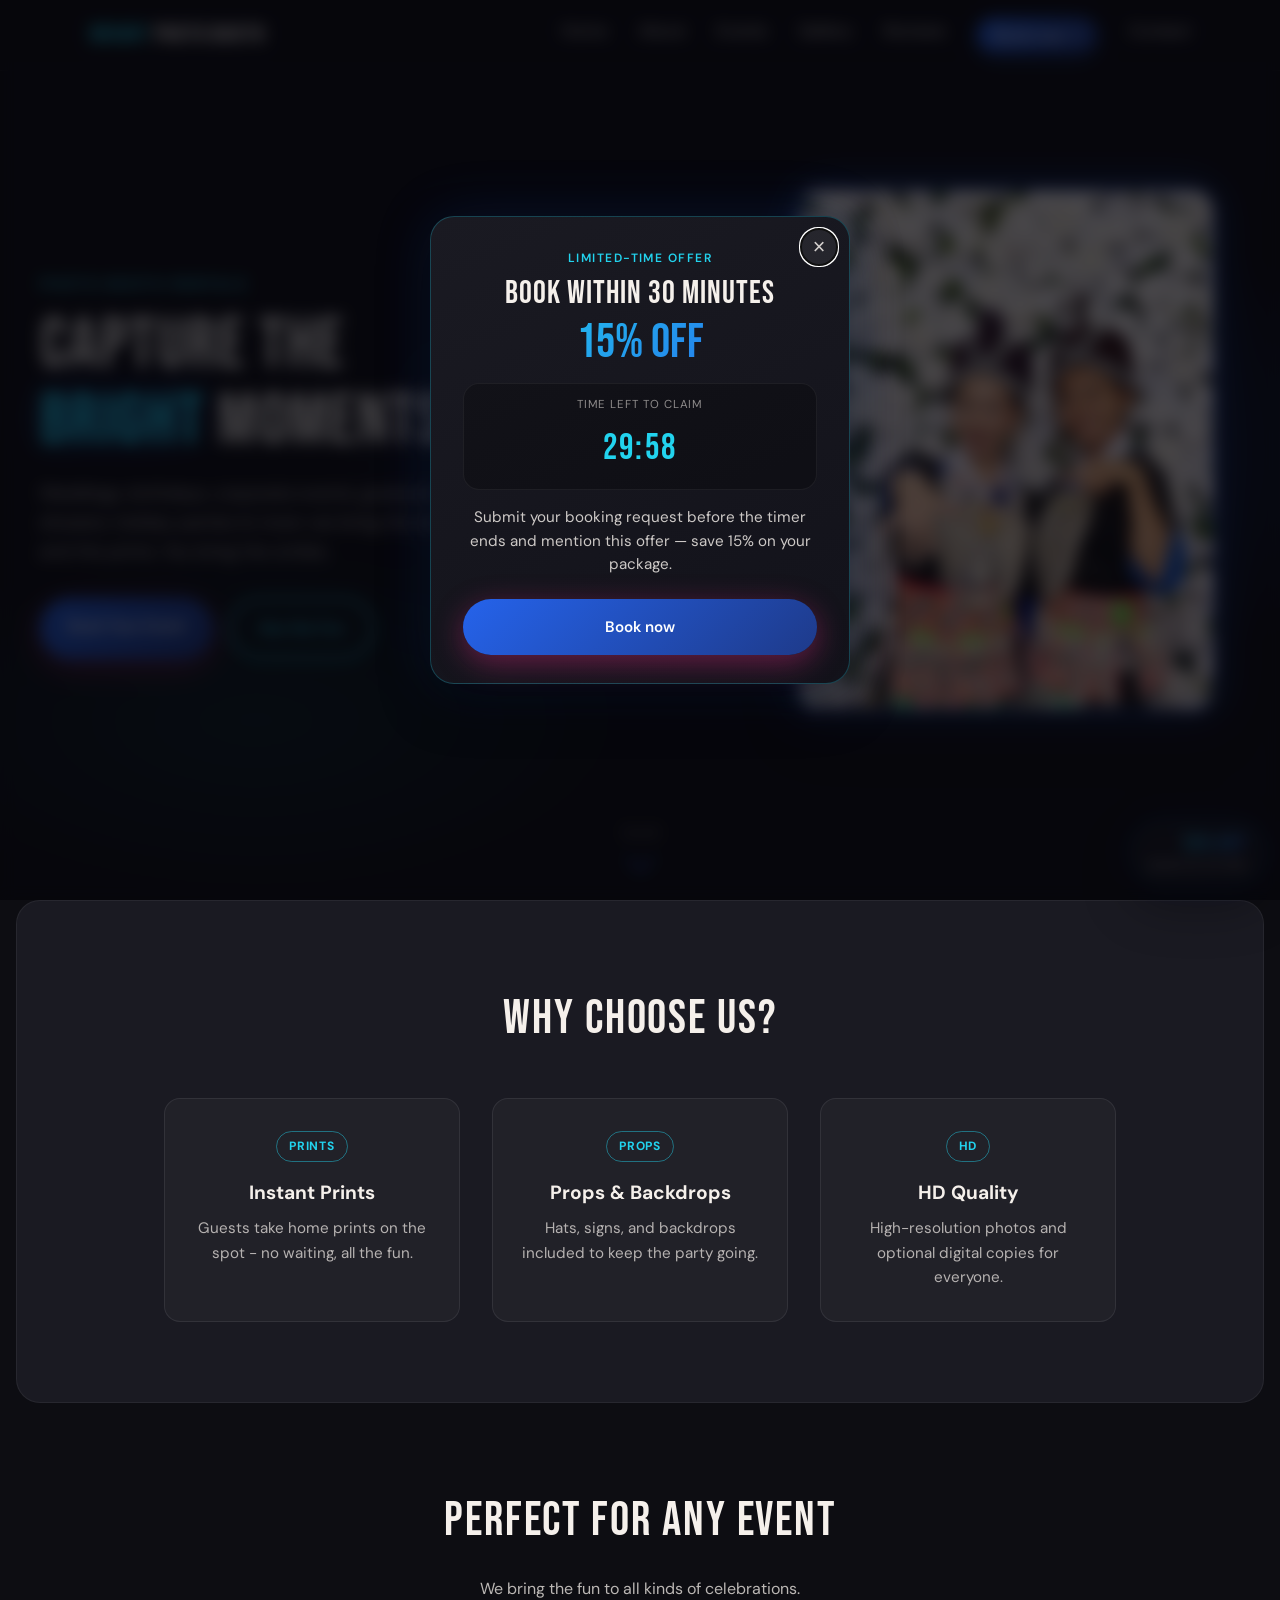
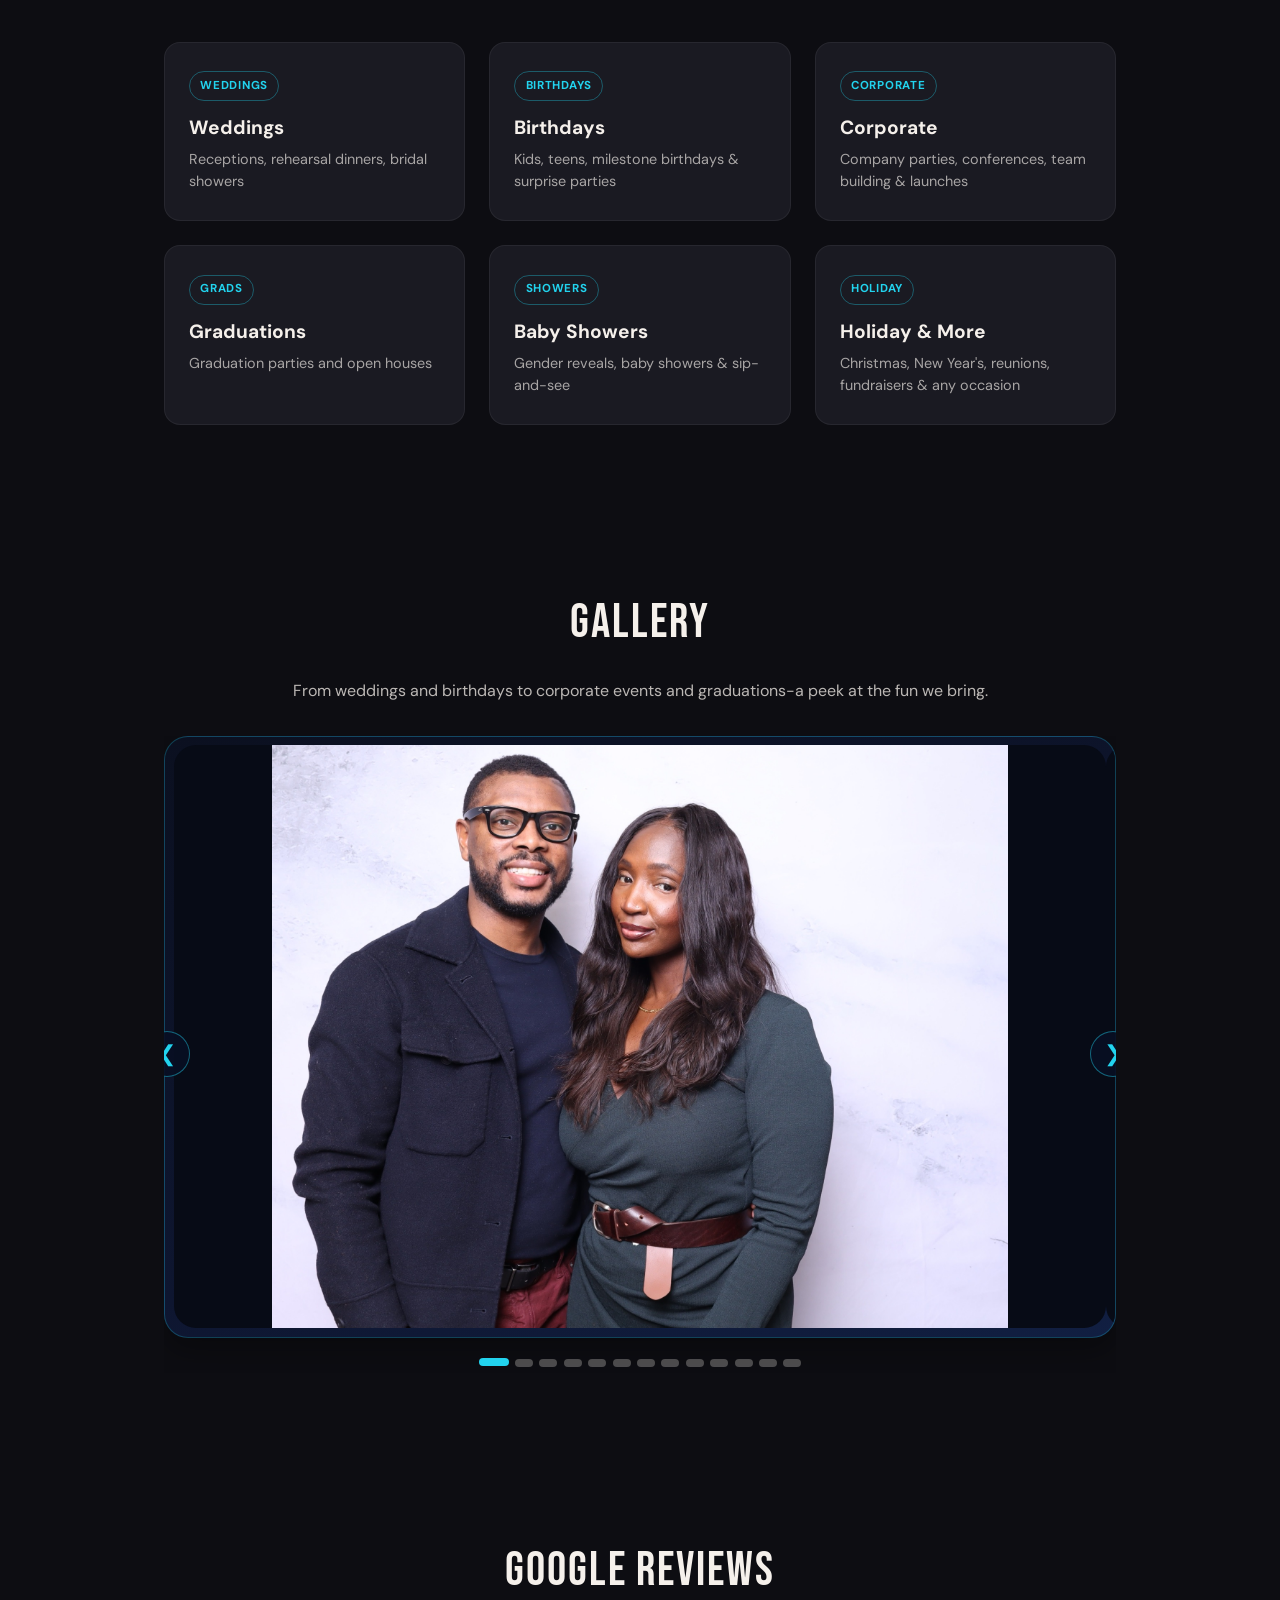
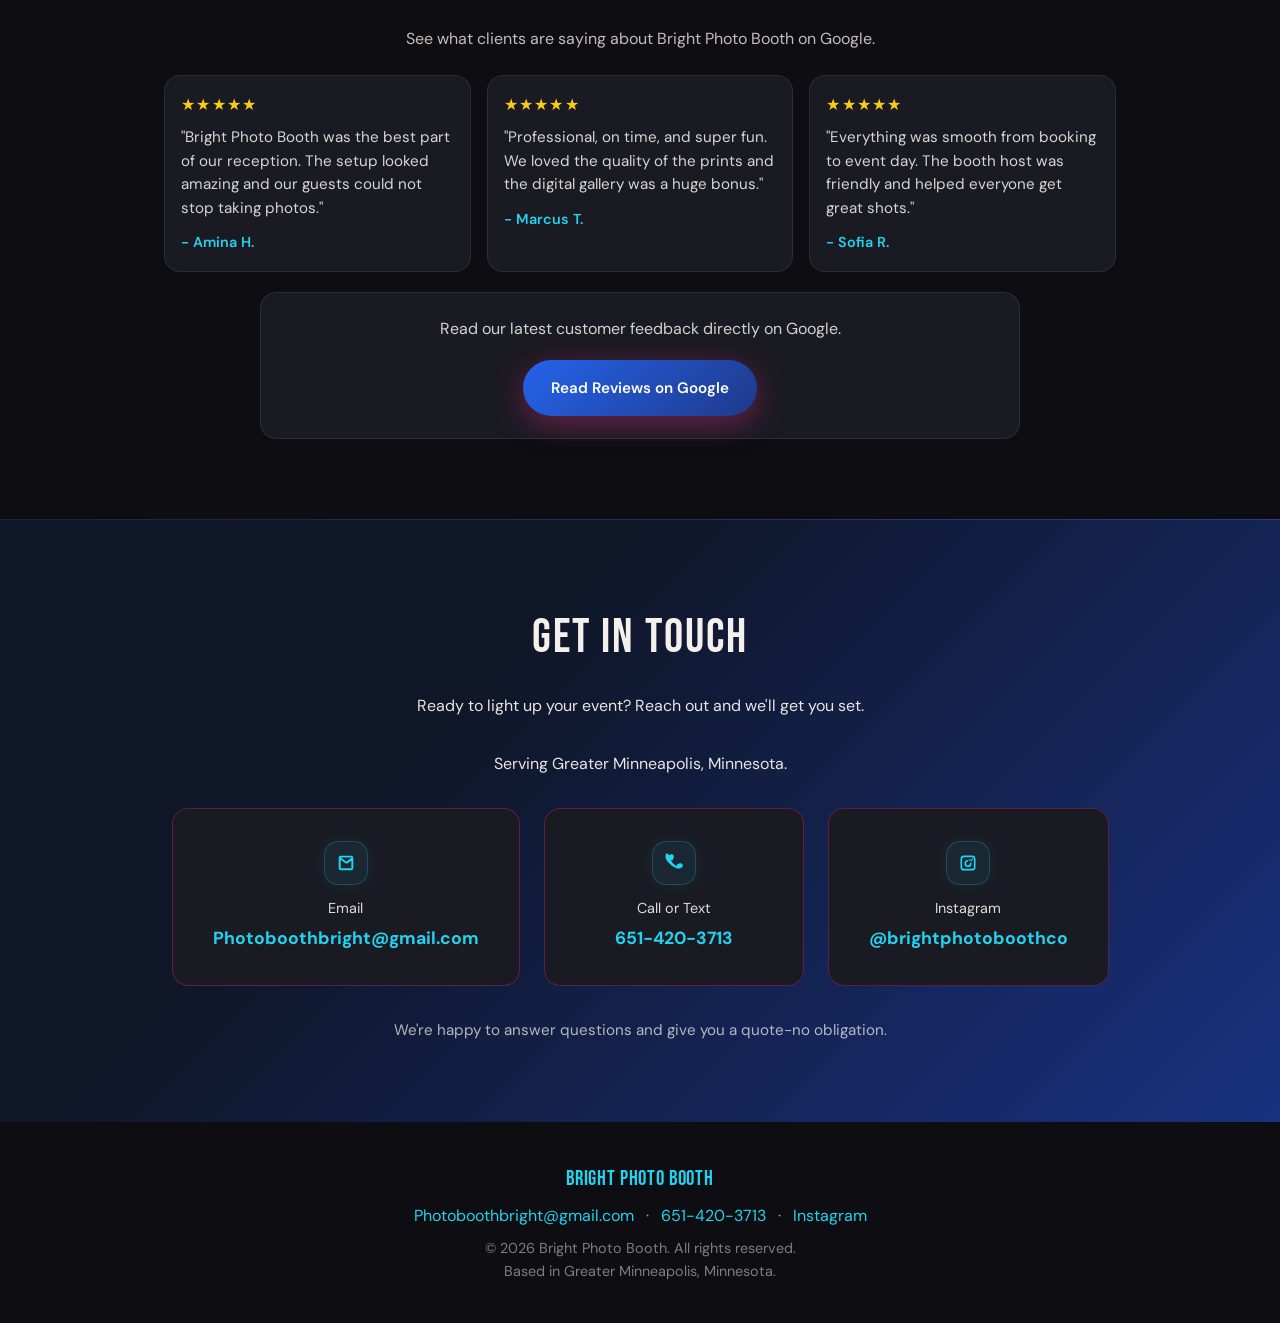
==== index.html @ 0b95c129 "fixed issues with booking" ====
<!DOCTYPE html>
<html lang="en">
<head>
  <meta charset="UTF-8" />
  <meta name="viewport" content="width=device-width, initial-scale=1.0" />
  <title>Bright Photo Booth | Events & Parties</title>
  <script>
    (function () {
      if (location.protocol === 'file:') return;
      try {
        var u = new URL(location.href);
        var p = u.pathname;
        if (p.endsWith('.html')) {
          u.pathname = p.replace(/[^/]*$/, '');
        } else if (p !== '/' && !p.endsWith('/')) {
          u.pathname = p + '/';
        }
        var b = document.createElement('base');
        b.href = u.origin + u.pathname;
        var before = document.head.querySelector('link[rel="preconnect"]');
        document.head.insertBefore(b, before || document.head.firstChild);
      } catch (e) {}
    })();
  </script>
  <link rel="preconnect" href="https://fonts.googleapis.com" />
  <link rel="preconnect" href="https://fonts.gstatic.com" crossorigin />
  <link href="https://fonts.googleapis.com/css2?family=Bebas+Neue&family=DM+Sans:ital,wght@0,400;0,500;0,600;0,700;1,400&display=swap" rel="stylesheet" />
  <link rel="icon" type="image/svg+xml" href="favicon.svg" />
  <link rel="stylesheet" href="styles.css" />
</head>
<body>
  <header class="header">
    <nav class="nav">
      <a href="#home" class="logo"><span class="logo-highlight">Bright</span> Photo Booth</a>
      <button class="nav-toggle" aria-label="Toggle menu">
        <span></span><span></span><span></span>
      </button>
      <ul class="nav-links">
        <li><a href="#home">Home</a></li>
        <li><a href="#about">About</a></li>
        <li><a href="#events">Events</a></li>
        <li><a href="#gallery">Gallery</a></li>
        <li><a href="#reviews">Reviews</a></li>
        <li class="nav-book">
          <div class="book-dropdown" id="book-dropdown">
            <button
              type="button"
              class="book-dropdown__trigger"
              id="book-dropdown-btn"
              aria-expanded="false"
              aria-controls="book-dropdown-panel"
            >
              <span>Book now</span>
              <span class="book-dropdown__chevron" aria-hidden="true"></span>
            </button>
            <div
              class="book-dropdown__panel"
              id="book-dropdown-panel"
              role="region"
              aria-labelledby="book-dropdown-btn"
              aria-hidden="true"
            >
              <div class="book-dropdown__surface">
                <p class="book-dropdown__kicker">Get on the calendar</p>
                <p class="book-dropdown__title">Book your event</p>
                <a href="#booking" class="book-dropdown__cta">Open booking form</a>
                <div class="book-dropdown__divider" aria-hidden="true"></div>
                <div class="book-dropdown__contacts">
                  <a
                    href="https://mail.google.com/mail/?view=cm&fs=1&to=Photoboothbright@gmail.com"
                    class="book-dropdown__mini js-email-link"
                    rel="noopener noreferrer"
                  >Email</a>
                  <a href="tel:+16514203713" class="book-dropdown__mini">Call / text</a>
                </div>
                <p class="book-dropdown__fine">$100 deposit secures your date — details in the form.</p>
              </div>
            </div>
          </div>
        </li>
        <li><a href="#contact">Contact</a></li>
      </ul>
    </nav>
  </header>

  <main>
    <section id="home" class="hero">
      <div class="hero-bg">
        <div class="hero-gradient"></div>
        <div class="hero-grid"></div>
        <div class="hero-frame">
          <img src="images/hero.jpg" alt="Photo booth fun" />
        </div>
      </div>
      <div class="hero-inner">
        <div class="hero-content">
          <p class="hero-label">Photo Booth Rentals</p>
          <h1>Capture the<br /><span class="highlight">Bright</span> Moments</h1>
          <p class="hero-desc">Weddings, birthdays, corporate events, graduations, baby showers, holiday parties & more-we bring the booth, the props, and the prints. You bring the smiles.</p>
          <div class="hero-ctas">
            <a href="#booking" class="cta cta-primary">Book Your Event</a>
            <a href="#gallery" class="cta cta-secondary">See the Fun</a>
          </div>
        </div>
      </div>
      <div class="scroll-hint">
        <span>Scroll</span>
        <div class="scroll-arrow"></div>
      </div>
    </section>

    <section id="about" class="about">
      <div class="container">
        <h2>Why Choose Us?</h2>
        <div class="features">
          <article class="feature">
            <div class="feature-icon">PRINTS</div>
            <h3>Instant Prints</h3>
            <p>Guests take home prints on the spot - no waiting, all the fun.</p>
          </article>
          <article class="feature">
            <div class="feature-icon">PROPS</div>
            <h3>Props & Backdrops</h3>
            <p>Hats, signs, and backdrops included to keep the party going.</p>
          </article>
          <article class="feature">
            <div class="feature-icon">HD</div>
            <h3>HD Quality</h3>
            <p>High-resolution photos and optional digital copies for everyone.</p>
          </article>
        </div>
      </div>
    </section>

    <section id="events" class="events">
      <div class="container">
        <h2>Perfect For Any Event</h2>
        <p class="events-intro">We bring the fun to all kinds of celebrations.</p>
        <div class="events-grid">
          <div class="event-card">
            <span class="event-icon">WEDDINGS</span>
            <h3>Weddings</h3>
            <p>Receptions, rehearsal dinners, bridal showers</p>
          </div>
          <div class="event-card">
            <span class="event-icon">BIRTHDAYS</span>
            <h3>Birthdays</h3>
            <p>Kids, teens, milestone birthdays & surprise parties</p>
          </div>
          <div class="event-card">
            <span class="event-icon">CORPORATE</span>
            <h3>Corporate</h3>
            <p>Company parties, conferences, team building & launches</p>
          </div>
          <div class="event-card">
            <span class="event-icon">GRADS</span>
            <h3>Graduations</h3>
            <p>Graduation parties and open houses</p>
          </div>
          <div class="event-card">
            <span class="event-icon">SHOWERS</span>
            <h3>Baby Showers</h3>
            <p>Gender reveals, baby showers & sip-and-see</p>
          </div>
          <div class="event-card">
            <span class="event-icon">HOLIDAY</span>
            <h3>Holiday & More</h3>
            <p>Christmas, New Year's, reunions, fundraisers & any occasion</p>
          </div>
        </div>
      </div>
    </section>

    <section id="gallery" class="gallery">
      <div class="container">
        <h2>Gallery</h2>
        <p class="gallery-intro">From weddings and birthdays to corporate events and graduations-a peek at the fun we bring.</p>
        <div class="carousel" aria-label="Photo gallery carousel">
          <button class="carousel-btn prev" type="button" aria-label="Previous photo">&#10094;</button>
          <div class="carousel-track-wrapper">
            <div class="carousel-track">
              <figure class="carousel-slide active"><img src="images/gallery1.jpg" alt="Wedding photo booth moment" loading="lazy" /></figure>
              <figure class="carousel-slide"><img src="images/gallery2.jpg" alt="Party celebration" loading="lazy" /></figure>
              <figure class="carousel-slide"><img src="images/gallery3.jpg" alt="Graduation celebration" loading="lazy" /></figure>
              <figure class="carousel-slide"><img src="images/gallery4.jpg" alt="Corporate event photo booth" loading="lazy" /></figure>
              <figure class="carousel-slide"><img src="images/gallery5.jpg" alt="Guests having fun at event" loading="lazy" /></figure>
              <figure class="carousel-slide"><img src="images/gallery6.jpg" alt="Photo booth candid moment" loading="lazy" /></figure>
              <figure class="carousel-slide"><img src="images/gallery7.jpg" alt="Smiles at party" loading="lazy" /></figure>
              <figure class="carousel-slide"><img src="images/gallery8.jpg" alt="Photo booth celebration" loading="lazy" /></figure>
              <figure class="carousel-slide"><img src="images/gallery9.jpg" alt="Photo booth memory 9" loading="lazy" /></figure>
              <figure class="carousel-slide"><img src="images/gallery10.jpg" alt="Photo booth memory 10" loading="lazy" /></figure>
              <figure class="carousel-slide"><img src="images/gallery11.jpg" alt="Photo booth memory 11" loading="lazy" /></figure>
              <figure class="carousel-slide"><img src="images/gallery12.jpg" alt="Photo booth memory 12" loading="lazy" /></figure>
              <figure class="carousel-slide"><img src="images/gallery13.jpg" alt="Photo booth memory 13" loading="lazy" /></figure>
            </div>
          </div>
          <button class="carousel-btn next" type="button" aria-label="Next photo">&#10095;</button>
          <div class="carousel-dots" role="tablist" aria-label="Choose gallery image"></div>
        </div>
      </div>
    </section>

    <section id="booking" class="booking" hidden>
      <div class="container">
        <h2>Bright Photo Booth Booking Information</h2>
        <p class="booking-intro">
          Thank you for your interest in booking our photo booth! We are excited to help you capture unforgettable memories at your event.
          Please fill out the form below with as much detail as possible so we can better understand your needs and provide you with the best experience.
        </p>
        <p class="booking-intro">
          After you submit the form, we will reach out to confirm availability, go over package details, and finalize your booking.
          If you have any questions in the meantime, feel free to contact us directly.
        </p>
        <p class="booking-contact-line">
          <a href="mailto:Photoboothbright@gmail.com">Photoboothbright@gmail.com</a>
          <span class="sep">|</span>
          <a href="tel:+16514203713">651-420-3713</a>
        </p>
        <p class="booking-required-note"><span>*</span> Indicates required question</p>

        <form class="booking-form" action="https://formsubmit.co/Photoboothbright@gmail.com" method="post">
          <input type="hidden" name="_subject" value="New Bright Photo Booth booking request" />
          <input type="hidden" name="_captcha" value="false" />
          <input type="hidden" name="_template" value="table" />
          <input type="hidden" name="promo_15_window" id="promo-booking-meta" value="" />
          <input type="hidden" name="promo_deadline_utc" id="promo-deadline-meta" value="" />
          <label for="booking-name">Name <span>*</span></label>
          <input id="booking-name" name="name" type="text" required />

          <label for="booking-phone">Contact Information (Phone number) <span>*</span></label>
          <input id="booking-phone" name="phone" type="tel" required />

          <fieldset>
            <legend>What type of event is this? <span>*</span></legend>
            <label><input type="radio" name="event_type" value="Wedding/Nikkah" required /> Wedding/Nikkah</label>
            <label><input type="radio" name="event_type" value="Birthday" /> Birthday</label>
            <label><input type="radio" name="event_type" value="Graduation Party" /> Graduation Party</label>
            <label><input type="radio" name="event_type" value="School Event" /> School Event (Prom, Homecoming, etc.)</label>
            <label class="inline-input">
              <input type="radio" name="event_type" value="Other" /> Other:
              <input type="text" name="event_type_other" placeholder="Please specify" />
            </label>
          </fieldset>

          <fieldset>
            <legend>What package would you like? <span>*</span></legend>
            <div class="package-highlight">
              <p class="package-title">Introducing VERDE</p>
              <p class="package-subtitle">Best for weddings, galas, and high-energy events.</p>
              <p class="package-includes-label">Includes: Everything from Salsa Booth + More</p>
              <ul class="package-list">
                <li>Premium Backdrop</li>
                <li>Unlimited Prints (2x6 or 4x6)</li>
                <li>7+ Filters (including glam!)</li>
                <li>On-site Props and Digital Props</li>
                <li>Live Photo Gallery</li>
                <li>Boomerangs, GIFs, and Slow-Mo</li>
                <li>Photo Effects and AR Enhancements</li>
                <li>Custom Print Layouts</li>
                <li>Friendly Booth Host</li>
              </ul>
              <p class="package-price">4 Hours - $550 Digital / $650 Printed</p>
            </div>
            <label><input type="radio" name="package" value="Captionless Image" required /> Captionless Image</label>
            <label><input type="radio" name="package" value="Verde Digital" /> Verde Digital</label>
            <label><input type="radio" name="package" value="Verde Printed" /> Verde Printed (Includes Digital)</label>
          </fieldset>

          <label for="booking-event-date">Date of event <span>*</span></label>
          <input id="booking-event-date" name="event_date" type="date" required />

          <label>Event Start Time <span>*</span></label>
          <div class="simple-time-group">
            <input type="text" name="start_hour" inputmode="numeric" maxlength="2" placeholder="HH" aria-label="Start hour" required />
            <span class="time-colon">:</span>
            <input type="text" name="start_minute" inputmode="numeric" maxlength="2" placeholder="MM" aria-label="Start minute" required />
            <select name="start_ampm" aria-label="Start AM or PM" required>
              <option value="AM">AM</option>
              <option value="PM">PM</option>
            </select>
          </div>

          <label>Event End Time <span>*</span></label>
          <div class="simple-time-group">
            <input type="text" name="end_hour" inputmode="numeric" maxlength="2" placeholder="HH" aria-label="End hour" required />
            <span class="time-colon">:</span>
            <input type="text" name="end_minute" inputmode="numeric" maxlength="2" placeholder="MM" aria-label="End minute" required />
            <select name="end_ampm" aria-label="End AM or PM" required>
              <option value="AM">AM</option>
              <option value="PM">PM</option>
            </select>
          </div>

          <label for="booking-location">Event Venue / Location (Full Address) <span>*</span></label>
          <input id="booking-location" name="location" type="text" required />

          <label for="booking-theme">What is the theme of the event? <span>*</span></label>
          <textarea id="booking-theme" name="theme" rows="3" placeholder="This includes colors and decor." required></textarea>

          <fieldset>
            <legend>What format would you like? <span>*</span></legend>
            <label><input type="radio" name="format" value="2x6" required /> 2x6</label>
            <label><input type="radio" name="format" value="4x6" /> 4x6</label>
          </fieldset>

          <fieldset>
            <legend>Are you willing and able to pay a $100 Deposit to secure your booking? <span>*</span></legend>
            <label><input type="radio" name="deposit" value="Yes" required /> Yes</label>
            <label><input type="radio" name="deposit" value="No" /> No</label>
          </fieldset>

          <button type="submit" class="cta cta-primary booking-submit">Submit Booking Request</button>
        </form>
      </div>
    </section>

    <section id="reviews" class="reviews">
      <div class="container">
        <h2>Google Reviews</h2>
        <p class="reviews-intro">See what clients are saying about Bright Photo Booth on Google.</p>
        <div class="reviews-grid">
          <article class="review-card">
            <p class="review-stars">&#9733;&#9733;&#9733;&#9733;&#9733;</p>
            <p class="review-text">"Bright Photo Booth was the best part of our reception. The setup looked amazing and our guests could not stop taking photos."</p>
            <p class="review-author">- Amina H.</p>
          </article>
          <article class="review-card">
            <p class="review-stars">&#9733;&#9733;&#9733;&#9733;&#9733;</p>
            <p class="review-text">"Professional, on time, and super fun. We loved the quality of the prints and the digital gallery was a huge bonus."</p>
            <p class="review-author">- Marcus T.</p>
          </article>
          <article class="review-card">
            <p class="review-stars">&#9733;&#9733;&#9733;&#9733;&#9733;</p>
            <p class="review-text">"Everything was smooth from booking to event day. The booth host was friendly and helped everyone get great shots."</p>
            <p class="review-author">- Sofia R.</p>
          </article>
        </div>
        <div class="reviews-panel">
          <p class="reviews-note">
            Read our latest customer feedback directly on Google.
          </p>
          <div class="reviews-actions">
            <a
              class="cta cta-primary"
              href="https://www.google.com/maps?cid=2484554733676149756#lrd=0x2ab64de5ed7b81d:0x227ae95dd5c83bfc,1,,,,"
              target="_blank"
              rel="noopener noreferrer"
            >Read Reviews on Google</a>
          </div>
        </div>
      </div>
    </section>

    <section id="contact" class="contact">
      <div class="container">
        <h2>Get In Touch</h2>
        <p class="contact-intro">Ready to light up your event? Reach out and we'll get you set.</p>
        <p class="contact-intro">Serving Greater Minneapolis, Minnesota.</p>
        <div class="contact-cards">
          <a href="mailto:Photoboothbright@gmail.com" class="contact-card">
            <span class="contact-icon" aria-hidden="true">
              <svg viewBox="0 0 24 24" focusable="false">
                <path d="M4 6.5A2.5 2.5 0 0 1 6.5 4h11A2.5 2.5 0 0 1 20 6.5v11A2.5 2.5 0 0 1 17.5 20h-11A2.5 2.5 0 0 1 4 17.5v-11Zm2.2-.5 5.6 4.2c.13.1.3.15.48.15s.35-.05.48-.15L18.4 6H6.2Zm12.8 2.4-5.1 3.8a2.2 2.2 0 0 1-2.6 0L6.2 8.4V17.5c0 .17.13.3.3.3h11c.17 0 .3-.13.3-.3V8.4Z"/>
              </svg>
            </span>
            <span class="contact-label">Email</span>
            <span class="contact-value">Photoboothbright@gmail.com</span>
          </a>
          <a href="tel:+16514203713" class="contact-card">
            <span class="contact-icon" aria-hidden="true">
              <svg viewBox="0 0 24 24" focusable="false">
                <path d="M7.2 3.6c.6-1 1.9-1.4 3-.9l.6.3c.8.4 1.2 1.3 1 2.2l-.6 2.4c-.2.7-.8 1.2-1.5 1.3l-1 .1c.6 1.4 1.5 2.7 2.6 3.8 1.1 1.1 2.4 2 3.8 2.6l.1-1c.1-.7.6-1.3 1.3-1.5l2.4-.6c.9-.2 1.8.2 2.2 1l.3.6c.5 1.1.1 2.4-.9 3-.8.5-1.7.9-2.6 1-1.1.2-2.3.1-3.4-.3-2.4-.8-4.9-2.5-7.1-4.7S3.9 9.6 3.1 7.2c-.4-1.1-.5-2.3-.3-3.4.1-.9.5-1.8 1-2.6Z"/>
              </svg>
            </span>
            <span class="contact-label">Call or Text</span>
            <span class="contact-value">651-420-3713</span>
          </a>
          <a href="https://www.instagram.com/brightphotoboothco/" class="contact-card" target="_blank" rel="noopener noreferrer">
            <span class="contact-icon" aria-hidden="true">
              <svg viewBox="0 0 24 24" focusable="false">
                <path d="M7.5 3.8h9A3.7 3.7 0 0 1 20.2 7.5v9a3.7 3.7 0 0 1-3.7 3.7h-9A3.7 3.7 0 0 1 3.8 16.5v-9A3.7 3.7 0 0 1 7.5 3.8Zm0 1.8A2 2 0 0 0 5.6 7.5v9A2 2 0 0 0 7.5 18.4h9a2 2 0 0 0 1.9-1.9v-9a2 2 0 0 0-1.9-1.9h-9Zm4.5 3A3.9 3.9 0 1 1 8.1 12 3.9 3.9 0 0 1 12 8.6Zm0 1.8A2.1 2.1 0 1 0 14.1 12 2.1 2.1 0 1 0 12 10.4Zm4.9-3.2a.9.9 0 1 1-.9.9.9.9 0 0 1 .9-.9Z"/>
              </svg>
            </span>
            <span class="contact-label">Instagram</span>
            <span class="contact-value">@brightphotoboothco</span>
          </a>
        </div>
        <p class="contact-note">We're happy to answer questions and give you a quote-no obligation.</p>
      </div>
    </section>
  </main>

  <footer class="footer">
    <div class="container">
      <p class="footer-brand">Bright Photo Booth</p>
      <p class="footer-contact">
        <a href="mailto:Photoboothbright@gmail.com">Photoboothbright@gmail.com</a>
        <span class="sep">&middot;</span>
        <a href="tel:+16514203713">651-420-3713</a>
        <span class="sep">&middot;</span>
        <a href="https://www.instagram.com/brightphotoboothco/" target="_blank" rel="noopener noreferrer">Instagram</a>
      </p>
      <p class="footer-copy">&copy; <span id="year"></span> Bright Photo Booth. All rights reserved.</p>
      <p class="footer-copy">Based in Greater Minneapolis, Minnesota.</p>
    </div>
  </footer>

  <div
    id="promo-modal"
    class="promo-modal"
    role="dialog"
    aria-modal="true"
    aria-labelledby="promo-title"
    aria-describedby="promo-desc"
    hidden
  >
    <div class="promo-modal__backdrop" data-promo-close tabindex="-1"></div>
    <div class="promo-modal__panel">
      <button type="button" class="promo-modal__close" aria-label="Close promotion" data-promo-close>&times;</button>
      <p class="promo-modal__eyebrow">Limited-time offer</p>
      <h2 id="promo-title" class="promo-modal__title">Book within 30 minutes</h2>
      <p class="promo-modal__discount" aria-hidden="true">15% off</p>
      <p class="promo-modal__timer-wrap">
        <span class="promo-modal__timer-label">Time left to claim</span>
        <span id="promo-timer" class="promo-modal__timer" aria-live="polite">30:00</span>
      </p>
      <p id="promo-expired" class="promo-modal__expired" hidden>
        This 30-minute window has ended. You can still book — mention the offer in your message and we will confirm what applies.
      </p>
      <p id="promo-desc" class="promo-modal__text">
        Submit your booking request before the timer ends and mention this offer — save 15% on your package.
      </p>
      <a href="#booking" class="cta cta-primary promo-modal__cta" data-promo-close>Book now</a>
    </div>
  </div>

  <button
    type="button"
    id="promo-fab"
    class="promo-fab"
    hidden
    aria-label="Open limited-time 15% booking offer"
    aria-controls="promo-modal"
    aria-haspopup="dialog"
  >
    <span class="promo-fab__badge">15% off</span>
    <span class="promo-fab__hint">Book in 30 min</span>
  </button>

  <script src="script.js"></script>
</body>
</html>
---- styles.css ----
/* Bright Photo Booth - Dark theme with neon accents */
:root {
  --neon-pink: #2563eb;
  --neon-cyan: #22d3ee;
  --neon-purple: #1e3a8a;
  --cream: #f5f0eb;
  --white: #ffffff;
  --dark: #0d0d12;
  --dark-soft: #1a1a22;
  --dark-muted: #2a2a35;
  --radius: 16px;
  --radius-lg: 24px;
  --shadow: 0 20px 50px rgba(0, 0, 0, 0.35);
  --glow-pink: 0 0 40px rgba(37, 99, 235, 0.5);
  --glow-cyan: 0 0 40px rgba(0, 245, 255, 0.3);
  --transition: 0.3s ease;
}

*,
*::before,
*::after {
  box-sizing: border-box;
  margin: 0;
  padding: 0;
}

html {
  scroll-behavior: smooth;
}

body {
  font-family: 'DM Sans', sans-serif;
  background: var(--dark);
  color: var(--cream);
  line-height: 1.6;
  overflow-x: hidden;
}

/* Header */
.header {
  position: fixed;
  top: 0;
  left: 0;
  right: 0;
  z-index: 100;
  padding: 1rem 1.5rem;
  overflow: visible;
  background: rgba(13, 13, 18, 0.85);
  backdrop-filter: blur(14px);
  border-bottom: 1px solid rgba(255, 255, 255, 0.06);
}

.nav {
  max-width: 1100px;
  margin: 0 auto;
  display: flex;
  align-items: center;
  justify-content: space-between;
}

.logo {
  font-family: 'Bebas Neue', sans-serif;
  font-weight: 400;
  font-size: 1.5rem;
  letter-spacing: 0.04em;
  color: var(--cream);
  text-decoration: none;
}

.logo-highlight {
  color: var(--neon-cyan);
}

.nav-links {
  display: flex;
  list-style: none;
  gap: 2rem;
}

.nav-links a {
  text-decoration: none;
  font-weight: 500;
  color: rgba(245, 240, 235, 0.85);
  transition: color var(--transition);
}

.nav-links a:hover {
  color: var(--neon-cyan);
}

.nav-toggle {
  display: none;
  flex-direction: column;
  gap: 6px;
  background: none;
  border: none;
  cursor: pointer;
  padding: 4px;
}

.nav-toggle span {
  width: 24px;
  height: 3px;
  background: var(--cream);
  border-radius: 2px;
  transition: var(--transition);
}

/* Book now — unfolding dropdown */
.nav-book {
  position: relative;
  display: flex;
  align-items: center;
}

.book-dropdown {
  position: relative;
}

.book-dropdown__trigger {
  display: inline-flex;
  align-items: center;
  gap: 0.45rem;
  padding: 0.5rem 1.15rem;
  font-family: inherit;
  font-weight: 600;
  font-size: 0.88rem;
  letter-spacing: 0.02em;
  color: var(--white);
  background: linear-gradient(135deg, var(--neon-pink), var(--neon-purple));
  border: none;
  border-radius: 50px;
  cursor: pointer;
  box-shadow: 0 4px 18px rgba(37, 99, 235, 0.38);
  transition: transform var(--transition), box-shadow var(--transition);
}

.book-dropdown__trigger:hover {
  transform: translateY(-1px);
  box-shadow: var(--glow-pink);
}

.book-dropdown__trigger:focus-visible {
  outline: 2px solid var(--neon-cyan);
  outline-offset: 3px;
}

.book-dropdown__chevron {
  display: block;
  width: 0.45rem;
  height: 0.45rem;
  border-right: 2px solid rgba(255, 255, 255, 0.95);
  border-bottom: 2px solid rgba(255, 255, 255, 0.95);
  transform: rotate(45deg) translateY(-2px);
  transition: transform 0.35s cubic-bezier(0.4, 0, 0.2, 1);
}

.book-dropdown.is-open .book-dropdown__chevron {
  transform: rotate(225deg) translateY(2px);
}

.book-dropdown__panel {
  display: grid;
  grid-template-rows: 0fr;
  transition: grid-template-rows 0.45s cubic-bezier(0.4, 0, 0.2, 1);
}

.book-dropdown.is-open .book-dropdown__panel {
  grid-template-rows: 1fr;
}

@media (min-width: 769px) {
  .book-dropdown__panel {
    position: absolute;
    top: calc(100% + 0.65rem);
    right: 0;
    left: auto;
    width: min(340px, calc(100vw - 2rem));
    z-index: 110;
    filter: drop-shadow(0 24px 40px rgba(0, 0, 0, 0.45));
    transform-origin: top right;
    opacity: 0;
    pointer-events: none;
    transition:
      grid-template-rows 0.45s cubic-bezier(0.4, 0, 0.2, 1),
      opacity 0.32s ease;
  }

  .book-dropdown.is-open .book-dropdown__panel {
    opacity: 1;
    pointer-events: auto;
  }
}

.book-dropdown__surface {
  overflow: hidden;
  min-height: 0;
  padding: 1.35rem 1.4rem 1.25rem;
  background: linear-gradient(165deg, var(--dark-soft) 0%, #12121c 100%);
  border: 1px solid rgba(34, 211, 238, 0.22);
  border-radius: var(--radius-lg);
  text-align: left;
}

.book-dropdown__kicker {
  font-size: 0.68rem;
  font-weight: 600;
  letter-spacing: 0.14em;
  text-transform: uppercase;
  color: var(--neon-cyan);
  margin-bottom: 0.35rem;
}

.book-dropdown__title {
  font-family: 'Bebas Neue', sans-serif;
  font-size: 1.65rem;
  letter-spacing: 0.04em;
  color: var(--cream);
  line-height: 1.1;
  margin-bottom: 1rem;
}

.book-dropdown__cta {
  display: block;
  width: 100%;
  padding: 0.85rem 1.25rem;
  font-weight: 600;
  font-size: 0.92rem;
  text-align: center;
  text-decoration: none;
  color: var(--white);
  background: linear-gradient(135deg, var(--neon-pink), var(--neon-purple));
  border-radius: 50px;
  box-shadow: 0 6px 24px rgba(37, 99, 235, 0.35);
  transition: transform var(--transition), box-shadow var(--transition);
}

.book-dropdown__cta:hover {
  transform: translateY(-2px);
  box-shadow: var(--glow-pink);
}

.book-dropdown__divider {
  height: 1px;
  margin: 1.1rem 0;
  background: linear-gradient(
    90deg,
    transparent,
    rgba(255, 255, 255, 0.12) 20%,
    rgba(255, 255, 255, 0.12) 80%,
    transparent
  );
}

.book-dropdown__contacts {
  display: grid;
  grid-template-columns: 1fr 1fr;
  gap: 0.65rem;
}

.book-dropdown__mini {
  display: flex;
  align-items: center;
  justify-content: center;
  padding: 0.55rem 0.65rem;
  font-size: 0.82rem;
  font-weight: 600;
  text-decoration: none;
  color: rgba(245, 240, 235, 0.92);
  background: rgba(255, 255, 255, 0.05);
  border: 1px solid rgba(255, 255, 255, 0.08);
  border-radius: var(--radius);
  transition: border-color var(--transition), color var(--transition), background var(--transition);
}

.book-dropdown__mini:hover {
  color: var(--neon-cyan);
  border-color: rgba(34, 211, 238, 0.35);
  background: rgba(34, 211, 238, 0.06);
}

.book-dropdown__fine {
  margin-top: 1rem;
  font-size: 0.78rem;
  line-height: 1.45;
  color: rgba(245, 240, 235, 0.55);
}

/* Hero */
.hero {
  min-height: 100vh;
  display: flex;
  flex-direction: column;
  justify-content: center;
  padding: 6rem 1.5rem 4rem;
  position: relative;
}

.hero-bg {
  position: absolute;
  inset: 0;
  overflow: hidden;
  pointer-events: none;
}

.hero-gradient {
  position: absolute;
  inset: 0;
  background:
    radial-gradient(ellipse 80% 50% at 70% 50%, rgba(37, 99, 235, 0.25) 0%, transparent 55%),
    radial-gradient(ellipse 60% 40% at 20% 80%, rgba(0, 245, 255, 0.08) 0%, transparent 50%),
    var(--dark);
}

.hero-grid {
  position: absolute;
  inset: 0;
  background-image: linear-gradient(rgba(255,255,255,0.03) 1px, transparent 1px),
    linear-gradient(90deg, rgba(255,255,255,0.03) 1px, transparent 1px);
  background-size: 60px 60px;
  mask-image: radial-gradient(ellipse 70% 60% at 50% 50%, black 20%, transparent 70%);
}

.hero-frame {
  position: absolute;
  right: 5%;
  top: 50%;
  transform: translateY(-50%);
  width: min(42vw, 420px);
  aspect-ratio: 4/5;
  border-radius: var(--radius-lg);
  overflow: hidden;
  border: 3px solid rgba(37, 99, 235, 0.6);
  box-shadow: var(--shadow), var(--glow-pink);
}

.hero-frame img {
  width: 100%;
  height: 100%;
  object-fit: cover;
  display: block;
}

.hero-inner {
  position: relative;
  z-index: 2;
  max-width: 1200px;
  margin: 0 auto;
  width: 100%;
}

.hero-content {
  max-width: 520px;
}

.hero-label {
  font-size: 0.9rem;
  font-weight: 600;
  letter-spacing: 0.15em;
  text-transform: uppercase;
  color: var(--neon-cyan);
  margin-bottom: 0.75rem;
}

.hero h1 {
  font-family: 'Bebas Neue', sans-serif;
  font-size: clamp(3rem, 7vw, 4.5rem);
  font-weight: 400;
  line-height: 1.05;
  letter-spacing: 0.02em;
  color: var(--cream);
  margin-bottom: 1.25rem;
}

.hero h1 .highlight {
  color: var(--neon-cyan);
  text-shadow: 0 0 30px rgba(37, 99, 235, 0.6);
}

.hero-desc {
  font-size: 1.1rem;
  color: rgba(245, 240, 235, 0.8);
  margin-bottom: 2rem;
  line-height: 1.65;
}

.hero-ctas {
  display: flex;
  flex-wrap: wrap;
  gap: 1rem;
}

.cta {
  display: inline-block;
  padding: 1rem 1.75rem;
  font-weight: 600;
  font-size: 0.95rem;
  text-decoration: none;
  border-radius: 50px;
  transition: transform var(--transition), box-shadow var(--transition), background var(--transition);
}

.cta-primary {
  background: linear-gradient(135deg, var(--neon-pink), var(--neon-purple));
  color: var(--white);
  box-shadow: 0 8px 30px rgba(255, 45, 146, 0.35);
}

.cta-primary:hover {
  transform: translateY(-2px);
  box-shadow: var(--glow-pink);
}

.cta-secondary {
  background: transparent;
  color: var(--neon-cyan);
  border: 2px solid var(--neon-cyan);
}

.cta-secondary:hover {
  background: rgba(0, 245, 255, 0.1);
  transform: translateY(-2px);
  box-shadow: var(--glow-cyan);
}

.scroll-hint {
  position: absolute;
  bottom: 2rem;
  left: 50%;
  transform: translateX(-50%);
  display: flex;
  flex-direction: column;
  align-items: center;
  gap: 0.25rem;
  font-size: 0.85rem;
  color: rgba(245, 240, 235, 0.5);
}

.scroll-arrow {
  width: 20px;
  height: 20px;
  border-right: 2px solid var(--neon-pink);
  border-bottom: 2px solid var(--neon-pink);
  transform: rotate(45deg);
  animation: bounce 2s ease-in-out infinite;
}

@keyframes bounce {
  0%, 100% { transform: rotate(45deg) translateY(0); }
  50% { transform: rotate(45deg) translateY(6px); }
}

@media (max-width: 900px) {
  .hero-frame {
    display: none;
  }
  .hero-content {
    max-width: 100%;
    text-align: center;
  }
  .hero-ctas {
    justify-content: center;
  }
}

/* Sections common */
.container {
  max-width: 1000px;
  margin: 0 auto;
  padding: 0 1.5rem;
}

section {
  padding: 5rem 0;
}

section h2 {
  font-family: 'Bebas Neue', sans-serif;
  font-size: clamp(2.25rem, 5vw, 3rem);
  font-weight: 400;
  letter-spacing: 0.04em;
  text-align: center;
  margin-bottom: 1rem;
  color: var(--cream);
}

/* About */
.about {
  background: var(--dark-soft);
  border-radius: var(--radius-lg);
  margin: 0 1rem;
  border: 1px solid rgba(255, 255, 255, 0.06);
}

.features {
  display: grid;
  grid-template-columns: repeat(auto-fit, minmax(260px, 1fr));
  gap: 2rem;
  margin-top: 2.5rem;
}

.feature {
  text-align: center;
  padding: 2rem 1.5rem;
  background: rgba(255, 255, 255, 0.03);
  border-radius: var(--radius);
  border: 1px solid rgba(255, 255, 255, 0.08);
  transition: transform var(--transition), border-color var(--transition), box-shadow var(--transition);
}

.feature:hover {
  transform: translateY(-5px);
  border-color: rgba(255, 45, 146, 0.4);
  box-shadow: 0 10px 40px rgba(255, 45, 146, 0.1);
}

.feature-icon {
  font-size: 0.75rem;
  font-weight: 700;
  letter-spacing: 0.08em;
  border: 1px solid rgba(34, 211, 238, 0.45);
  color: var(--neon-cyan);
  border-radius: 999px;
  padding: 0.3rem 0.7rem;
  display: inline-block;
  margin-bottom: 1rem;
}

.feature h3 {
  font-size: 1.2rem;
  margin-bottom: 0.5rem;
  color: var(--cream);
}

.feature p {
  color: rgba(245, 240, 235, 0.7);
  font-size: 0.95rem;
}

/* Events */
.events {
  background: var(--dark);
}

.events-intro {
  text-align: center;
  color: rgba(245, 240, 235, 0.75);
  margin-bottom: 2.5rem;
}

.events-grid {
  display: grid;
  grid-template-columns: repeat(auto-fit, minmax(280px, 1fr));
  gap: 1.5rem;
}

.event-card {
  padding: 1.75rem 1.5rem;
  background: var(--dark-soft);
  border-radius: var(--radius);
  border: 1px solid rgba(255, 255, 255, 0.06);
  transition: border-color var(--transition), transform var(--transition), box-shadow var(--transition);
}

.event-card:hover {
  border-color: rgba(255, 45, 146, 0.35);
  transform: translateY(-3px);
  box-shadow: 0 12px 30px rgba(0, 0, 0, 0.2);
}

.event-icon {
  font-size: 0.72rem;
  font-weight: 700;
  letter-spacing: 0.06em;
  border: 1px solid rgba(34, 211, 238, 0.35);
  color: var(--neon-cyan);
  border-radius: 999px;
  padding: 0.3rem 0.65rem;
  display: inline-block;
  margin-bottom: 0.75rem;
}

.event-card h3 {
  font-size: 1.2rem;
  color: var(--cream);
  margin-bottom: 0.35rem;
}

.event-card p {
  font-size: 0.9rem;
  color: rgba(245, 240, 235, 0.65);
  line-height: 1.5;
}

/* Gallery */
.gallery-intro {
  text-align: center;
  color: rgba(245, 240, 235, 0.75);
  margin-bottom: 2rem;
}

.carousel {
  position: relative;
  max-width: 960px;
  margin: 0 auto;
  overflow: hidden;
}

.carousel-track-wrapper {
  overflow: hidden;
  border-radius: var(--radius-lg);
  border: 1px solid rgba(34, 211, 238, 0.25);
  box-shadow: 0 12px 30px rgba(0, 0, 0, 0.32);
  background: linear-gradient(160deg, #0b1020 0%, #0e1630 60%, #111f42 100%);
  padding: 0.55rem;
}

.carousel-track {
  display: flex;
  gap: 0;
  transition: transform 0.3s ease;
  will-change: transform;
}

.carousel-slide {
  flex: 0 0 100%;
  min-width: 100%;
  margin: 0;
  aspect-ratio: 16 / 10;
  display: flex;
  align-items: center;
  justify-content: center;
  background: #070b16;
  border-radius: calc(var(--radius-lg) - 2px);
  overflow: hidden;
  transition: none;
}

.carousel-slide.active {
  opacity: 1;
}

.carousel-slide img {
  width: 100%;
  height: 100%;
  object-fit: contain;
  object-position: center;
  border-radius: calc(var(--radius-lg) - 10px);
  display: block;
  image-rendering: auto;
  transform: translateZ(0);
}

.carousel-btn {
  position: absolute;
  top: 50%;
  transform: translateY(-50%);
  width: 46px;
  height: 46px;
  border-radius: 50%;
  border: 1px solid rgba(34, 211, 238, 0.45);
  background: rgba(8, 15, 35, 0.9);
  color: var(--neon-cyan);
  font-size: 1.4rem;
  line-height: 1;
  cursor: pointer;
  z-index: 2;
  transition: transform var(--transition), background var(--transition), box-shadow var(--transition);
}

.carousel-btn:hover {
  background: rgba(30, 64, 175, 0.85);
  box-shadow: var(--glow-cyan);
}

.carousel-btn.prev { left: -20px; }
.carousel-btn.next { right: -20px; }

.carousel-dots {
  display: flex;
  justify-content: center;
  gap: 0.4rem;
  margin-top: 1.15rem;
  padding: 0.2rem 0.1rem 0.35rem;
  overflow-x: auto;
  scrollbar-width: thin;
}

.carousel-dot {
  width: 18px;
  height: 8px;
  border-radius: 999px;
  border: 0;
  background: rgba(245, 240, 235, 0.28);
  padding: 0;
  cursor: pointer;
  flex: 0 0 auto;
  transition: transform var(--transition), background var(--transition), width var(--transition);
}

.carousel-dot.active {
  width: 30px;
  background: var(--neon-cyan);
  transform: translateY(-1px);
}

/* Booking — hidden until a “Book” link is used (see script.js); not discoverable by scrolling */
#booking[hidden] {
  display: none !important;
}

.booking {
  scroll-margin-top: 5.5rem;
  background: var(--dark-soft);
  border-top: 1px solid rgba(255, 255, 255, 0.06);
  border-bottom: 1px solid rgba(255, 255, 255, 0.06);
}

.booking-intro {
  text-align: center;
  color: rgba(245, 240, 235, 0.82);
  max-width: 880px;
  margin: 0 auto 0.85rem;
}

.booking-contact-line {
  text-align: center;
  margin: 1.4rem 0 1.2rem;
}

.booking-contact-line a {
  color: var(--neon-cyan);
  text-decoration: none;
  font-weight: 600;
}

.booking-contact-line a:hover {
  text-decoration: underline;
}

.booking-contact-line .sep {
  margin: 0 0.65rem;
  opacity: 0.7;
}

.booking-required-note {
  text-align: center;
  color: rgba(245, 240, 235, 0.75);
  margin-bottom: 1.7rem;
}

.booking-required-note span,
.booking-form span {
  color: var(--neon-cyan);
}

.booking-form {
  max-width: 780px;
  margin: 0 auto;
  background: rgba(255, 255, 255, 0.02);
  border: 1px solid rgba(255, 255, 255, 0.08);
  border-radius: var(--radius);
  padding: 1.6rem;
}

.booking-form label,
.booking-form legend {
  display: block;
  font-weight: 600;
  color: var(--cream);
  margin-bottom: 0.55rem;
}

.booking-form input[type="text"],
.booking-form input[type="tel"],
.booking-form input[type="date"],
.booking-form input[type="time"],
.booking-form select,
.booking-form textarea {
  width: 100%;
  background: #0f172a;
  color: var(--cream);
  border: 1px solid rgba(255, 255, 255, 0.16);
  border-radius: 10px;
  padding: 0.75rem 0.85rem;
  font: inherit;
  margin-bottom: 1.25rem;
}

.booking-form textarea {
  resize: vertical;
  min-height: 90px;
}

.booking-form input:focus,
.booking-form select:focus,
.booking-form textarea:focus {
  outline: 2px solid rgba(34, 211, 238, 0.45);
  border-color: rgba(34, 211, 238, 0.65);
}

.booking-form fieldset {
  border: 1px solid rgba(255, 255, 255, 0.14);
  border-radius: 10px;
  padding: 1rem 1rem 0.65rem;
  margin: 0 0 1.35rem;
  min-width: 0;
}

.booking-form legend {
  float: none;
  width: 100%;
  padding: 0 0.35rem 0.35rem 0;
  margin-bottom: 0.35rem;
}

.booking-form fieldset label {
  display: flex;
  align-items: center;
  gap: 0.55rem;
  font-weight: 500;
  margin-bottom: 0.65rem;
}

.package-highlight {
  background: linear-gradient(145deg, rgba(145, 171, 111, 0.18), rgba(116, 143, 87, 0.28));
  border: 1px solid rgba(168, 197, 130, 0.4);
  border-radius: 10px;
  padding: 0.95rem 1rem 0.75rem;
  margin: 0.2rem 0 1rem;
}

.package-title {
  font-family: 'Bebas Neue', sans-serif;
  letter-spacing: 0.05em;
  font-size: 1.35rem;
  margin-bottom: 0.2rem;
  color: #d6e4c2;
}

.package-subtitle,
.package-includes-label,
.package-price {
  color: rgba(245, 240, 235, 0.9);
}

.package-subtitle {
  margin-bottom: 0.45rem;
}

.package-includes-label {
  font-weight: 700;
  margin-bottom: 0.4rem;
}

.package-list {
  margin: 0 0 0.65rem 1.1rem;
  color: rgba(245, 240, 235, 0.88);
}

.package-price {
  font-weight: 700;
}

.booking-form input[type="radio"] {
  accent-color: var(--neon-cyan);
}

.booking-form .inline-input {
  flex-wrap: wrap;
}

.booking-form .inline-input input[type="text"] {
  margin: 0.4rem 0 0;
}

.booking-time-grid {
  display: grid;
  grid-template-columns: 1fr 1fr;
  gap: 0.9rem;
}

.simple-time-group {
  display: grid;
  grid-template-columns: 70px 20px 70px minmax(110px, 140px);
  align-items: center;
  gap: 0.45rem;
  margin: -0.25rem 0 1.2rem;
}

.simple-time-group input,
.simple-time-group select {
  margin: 0;
  text-align: center;
  height: 44px;
  padding: 0 0.65rem;
  line-height: 44px;
  vertical-align: middle;
}

.time-colon {
  text-align: center;
  font-size: 1.2rem;
  font-weight: 700;
  color: rgba(245, 240, 235, 0.9);
}

.booking-submit {
  margin-top: 0.2rem;
  width: 100%;
  text-align: center;
  border: 0;
  cursor: pointer;
}

/* Reviews */
.reviews {
  background: var(--dark);
}

.reviews-intro {
  text-align: center;
  color: rgba(245, 240, 235, 0.78);
  margin-bottom: 1.5rem;
}

.reviews-grid {
  display: grid;
  grid-template-columns: repeat(auto-fit, minmax(220px, 1fr));
  gap: 1rem;
  margin-bottom: 1.3rem;
}

.review-card {
  background: var(--dark-soft);
  border: 1px solid rgba(255, 255, 255, 0.08);
  border-radius: var(--radius);
  padding: 1rem;
}

.review-stars {
  color: #facc15;
  letter-spacing: 0.08em;
  margin-bottom: 0.5rem;
}

.review-text {
  color: rgba(245, 240, 235, 0.87);
  font-size: 0.95rem;
  line-height: 1.55;
  margin-bottom: 0.7rem;
}

.review-author {
  color: var(--neon-cyan);
  font-weight: 600;
  font-size: 0.9rem;
}

.reviews-panel {
  max-width: 760px;
  margin: 0 auto;
  border: 1px solid rgba(255, 255, 255, 0.08);
  border-radius: var(--radius);
  background: var(--dark-soft);
  padding: 1.4rem;
  text-align: center;
}

.reviews-note {
  color: rgba(245, 240, 235, 0.86);
  margin-bottom: 1.15rem;
}

.reviews-actions {
  display: flex;
  flex-wrap: wrap;
  justify-content: center;
  gap: 0.8rem;
}

@media (max-width: 1000px) {
  .carousel-btn.prev { left: 8px; }
  .carousel-btn.next { right: 8px; }
}

@media (max-width: 700px) {
  .carousel-track-wrapper {
    padding: 0.35rem;
  }

  .carousel-slide {
    flex: 0 0 100%;
    min-width: 100%;
    aspect-ratio: 4 / 3;
  }

  .carousel-btn {
    width: 40px;
    height: 40px;
    font-size: 1.2rem;
  }

  .booking-form {
    padding: 1rem;
  }

  .booking-time-grid {
    grid-template-columns: 1fr;
  }

  .simple-time-group {
    grid-template-columns: 1fr 16px 1fr 1fr;
  }
}

/* Contact */
.contact {
  background: linear-gradient(135deg, rgba(15, 23, 42, 0.95) 0%, rgba(15, 23, 42, 0.95) 35%, rgba(30, 64, 175, 0.7) 100%);
  border-top: 1px solid rgba(255, 255, 255, 0.06);
  color: var(--cream);
  margin: 0;
  padding: 5rem 0;
}

.contact h2,
.contact-intro,
.contact-note {
  color: var(--cream);
}

.contact-intro {
  text-align: center;
  margin-bottom: 2rem;
  opacity: 0.95;
}

.contact-cards {
  display: flex;
  flex-wrap: wrap;
  justify-content: center;
  gap: 1.5rem;
  margin-bottom: 2rem;
}

.contact-card {
  display: flex;
  flex-direction: column;
  align-items: center;
  padding: 2rem 2.5rem;
  background: var(--dark-soft);
  backdrop-filter: blur(10px);
  border-radius: var(--radius);
  text-decoration: none;
  color: var(--cream);
  border: 1px solid rgba(255, 45, 146, 0.3);
  transition: background var(--transition), transform var(--transition), border-color var(--transition);
  min-width: 260px;
}

.contact-card:hover {
  background: var(--dark-muted);
  border-color: var(--neon-cyan);
  transform: translateY(-4px);
  box-shadow: var(--glow-pink);
}

.contact-icon {
  width: 44px;
  height: 44px;
  display: grid;
  place-items: center;
  margin-bottom: 0.75rem;
  border-radius: 14px;
  background: rgba(34, 211, 238, 0.08);
  border: 1px solid rgba(34, 211, 238, 0.22);
  box-shadow: 0 0 24px rgba(34, 211, 238, 0.08);
  color: var(--neon-cyan);
}

.contact-icon svg {
  width: 22px;
  height: 22px;
  display: block;
  fill: currentColor;
}

.contact-label {
  font-size: 0.9rem;
  opacity: 0.9;
  margin-bottom: 0.25rem;
}

.contact-value {
  font-weight: 700;
  font-size: 1.1rem;
  word-break: break-word;
  text-align: center;
  color: var(--neon-cyan);
}

.contact-note {
  text-align: center;
  font-size: 0.95rem;
  opacity: 0.9;
  color: rgba(245, 240, 235, 0.8);
}

/* Footer */
.footer {
  background: var(--dark);
  color: var(--white);
  padding: 2.5rem 1.5rem;
  text-align: center;
}

.footer-brand {
  font-family: 'Bebas Neue', sans-serif;
  font-size: 1.3rem;
  letter-spacing: 0.04em;
  margin-bottom: 0.5rem;
  color: var(--neon-cyan);
}

.footer-contact {
  margin-bottom: 0.5rem;
}

.footer-contact a {
  color: var(--neon-cyan);
  text-decoration: none;
}

.footer-contact a:hover {
  text-decoration: underline;
}

.footer-contact .sep {
  margin: 0 0.5rem;
  opacity: 0.6;
}

.footer-copy {
  font-size: 0.9rem;
  opacity: 0.7;
  color: rgba(245, 240, 235, 0.7);
}

/* Promo modal (first-visit offer) */
.promo-modal {
  position: fixed;
  inset: 0;
  z-index: 1000;
  display: flex;
  align-items: center;
  justify-content: center;
  padding: 1.25rem;
  opacity: 0;
  visibility: hidden;
  pointer-events: none;
  transition: opacity 0.35s ease, visibility 0.35s ease;
}

.promo-modal:not([hidden]) {
  opacity: 1;
  visibility: visible;
  pointer-events: auto;
}

.promo-modal__backdrop {
  position: absolute;
  inset: 0;
  background: rgba(5, 5, 10, 0.72);
  backdrop-filter: blur(8px);
}

.promo-modal__panel {
  position: relative;
  z-index: 1;
  width: 100%;
  max-width: 420px;
  padding: 2rem 2rem 1.75rem;
  background: linear-gradient(155deg, var(--dark-soft) 0%, #12121a 100%);
  border: 1px solid rgba(34, 211, 238, 0.25);
  border-radius: var(--radius-lg);
  box-shadow: var(--shadow), 0 0 60px rgba(37, 99, 235, 0.15);
  text-align: center;
}

.promo-modal__close {
  position: absolute;
  top: 0.75rem;
  right: 0.75rem;
  width: 2.25rem;
  height: 2.25rem;
  display: flex;
  align-items: center;
  justify-content: center;
  border: none;
  border-radius: 50%;
  background: rgba(255, 255, 255, 0.06);
  color: rgba(245, 240, 235, 0.85);
  font-size: 1.35rem;
  line-height: 1;
  cursor: pointer;
  transition: background var(--transition), color var(--transition);
}

.promo-modal__close:hover {
  background: rgba(255, 255, 255, 0.12);
  color: var(--white);
}

.promo-modal__eyebrow {
  font-size: 0.75rem;
  font-weight: 600;
  letter-spacing: 0.12em;
  text-transform: uppercase;
  color: var(--neon-cyan);
  margin-bottom: 0.5rem;
}

.promo-modal__title {
  font-family: 'Bebas Neue', sans-serif;
  font-size: 2rem;
  font-weight: 400;
  letter-spacing: 0.03em;
  color: var(--cream);
  line-height: 1.15;
  margin-bottom: 0.35rem;
}

.promo-modal__discount {
  font-family: 'Bebas Neue', sans-serif;
  font-size: 3rem;
  line-height: 1;
  background: linear-gradient(135deg, var(--neon-cyan), var(--neon-pink));
  -webkit-background-clip: text;
  background-clip: text;
  color: transparent;
  margin-bottom: 1rem;
}

.promo-modal__timer-wrap {
  display: flex;
  flex-direction: column;
  align-items: center;
  gap: 0.35rem;
  margin-bottom: 1rem;
  padding: 0.75rem 1rem;
  background: rgba(0, 0, 0, 0.25);
  border-radius: var(--radius);
  border: 1px solid rgba(255, 255, 255, 0.06);
}

.promo-modal__timer-label {
  font-size: 0.72rem;
  text-transform: uppercase;
  letter-spacing: 0.08em;
  color: rgba(245, 240, 235, 0.55);
}

.promo-modal__timer {
  font-family: 'Bebas Neue', sans-serif;
  font-size: 2.25rem;
  letter-spacing: 0.06em;
  color: var(--neon-cyan);
  font-variant-numeric: tabular-nums;
}

.promo-modal__text {
  font-size: 0.95rem;
  color: rgba(245, 240, 235, 0.82);
  line-height: 1.55;
  margin-bottom: 1.35rem;
}

.promo-modal__expired {
  font-size: 0.9rem;
  color: rgba(251, 191, 36, 0.95);
  line-height: 1.5;
  margin-bottom: 1rem;
  padding: 0.75rem 1rem;
  background: rgba(251, 191, 36, 0.08);
  border: 1px solid rgba(251, 191, 36, 0.25);
  border-radius: var(--radius);
}

.promo-modal__panel--expired .promo-modal__discount {
  opacity: 0.45;
}

.promo-modal__panel--expired .promo-modal__timer-wrap {
  opacity: 0.65;
}

.promo-modal__panel--expired .promo-modal__text {
  opacity: 0.7;
}

.promo-modal__panel--expired .promo-modal__cta.cta-primary {
  background: var(--dark-muted);
  box-shadow: none;
  color: rgba(245, 240, 235, 0.85);
}

.promo-modal__panel--expired .promo-modal__cta.cta-primary:hover {
  transform: none;
  box-shadow: none;
}

.promo-fab.promo-fab--expired {
  border-color: rgba(245, 240, 235, 0.2);
  opacity: 0.92;
}

.promo-fab.promo-fab--expired .promo-fab__badge {
  background: none;
  -webkit-background-clip: border-box;
  background-clip: border-box;
  color: rgba(245, 240, 235, 0.55);
}

.promo-modal__cta {
  width: 100%;
  text-align: center;
  border: none;
  cursor: pointer;
}

/* Re-open promo after dismiss — fixed control */
.promo-fab {
  position: fixed;
  z-index: 85;
  right: 1rem;
  bottom: calc(1rem + env(safe-area-inset-bottom, 0px));
  display: flex;
  flex-direction: column;
  align-items: flex-end;
  gap: 0.15rem;
  padding: 0.65rem 1rem 0.6rem;
  max-width: calc(100vw - 2rem);
  font-family: 'DM Sans', sans-serif;
  text-align: right;
  color: var(--cream);
  background: linear-gradient(145deg, var(--dark-soft), #15151d);
  border: 1px solid rgba(34, 211, 238, 0.35);
  border-radius: 50px;
  box-shadow: var(--shadow), 0 0 28px rgba(37, 99, 235, 0.2);
  cursor: pointer;
  transition: transform var(--transition), box-shadow var(--transition), border-color var(--transition);
}

.promo-fab:hover {
  transform: translateY(-2px);
  border-color: rgba(34, 211, 238, 0.55);
  box-shadow: var(--shadow), var(--glow-cyan);
}

.promo-fab:focus-visible {
  outline: 2px solid var(--neon-cyan);
  outline-offset: 3px;
}

.promo-fab__badge {
  font-family: 'Bebas Neue', sans-serif;
  font-size: 1.35rem;
  letter-spacing: 0.04em;
  line-height: 1;
  background: linear-gradient(135deg, var(--neon-cyan), var(--neon-pink));
  -webkit-background-clip: text;
  background-clip: text;
  color: transparent;
}

.promo-fab__hint {
  font-size: 0.72rem;
  font-weight: 600;
  letter-spacing: 0.06em;
  text-transform: uppercase;
  color: rgba(245, 240, 235, 0.65);
}

/* Mobile nav */
@media (max-width: 768px) {
  .nav-toggle {
    display: flex;
  }

  .nav-links {
    position: fixed;
    top: 0;
    right: -100%;
    width: 80%;
    max-width: 300px;
    height: 100vh;
    background: var(--dark-soft);
    flex-direction: column;
    padding: 5rem 2rem 2rem;
    gap: 1.5rem;
    box-shadow: -10px 0 30px rgba(0, 0, 0, 0.1);
    transition: right var(--transition);
  }

  .nav-links.active {
    right: 0;
  }

  .nav-toggle.active span:nth-child(1) {
    transform: rotate(45deg) translate(6px, 6px);
  }
  .nav-toggle.active span:nth-child(2) {
    opacity: 0;
  }
  .nav-toggle.active span:nth-child(3) {
    transform: rotate(-45deg) translate(6px, -6px);
  }

  .nav-book {
    width: 100%;
    flex-direction: column;
    align-items: stretch;
  }

  .book-dropdown {
    width: 100%;
  }

  .book-dropdown__trigger {
    width: 100%;
    justify-content: center;
  }

  .book-dropdown__panel {
    margin-top: 0.5rem;
  }
}
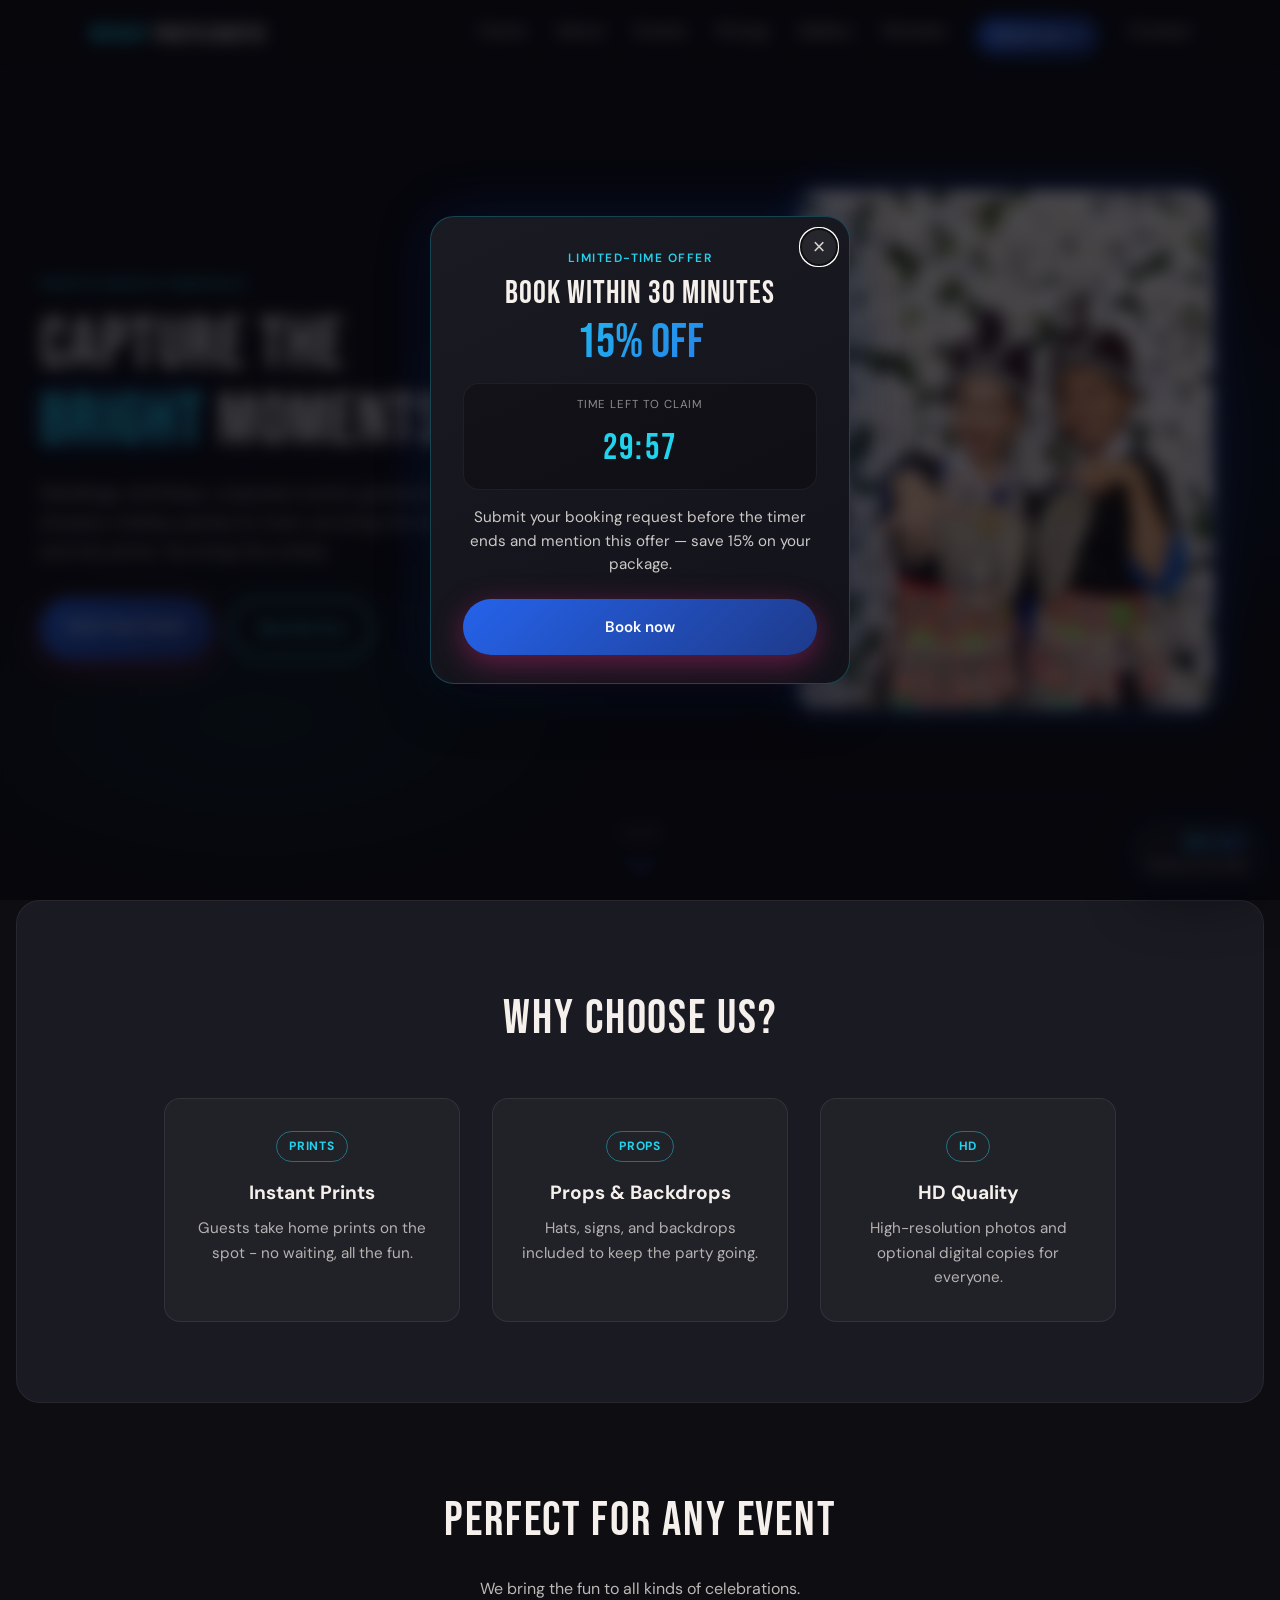
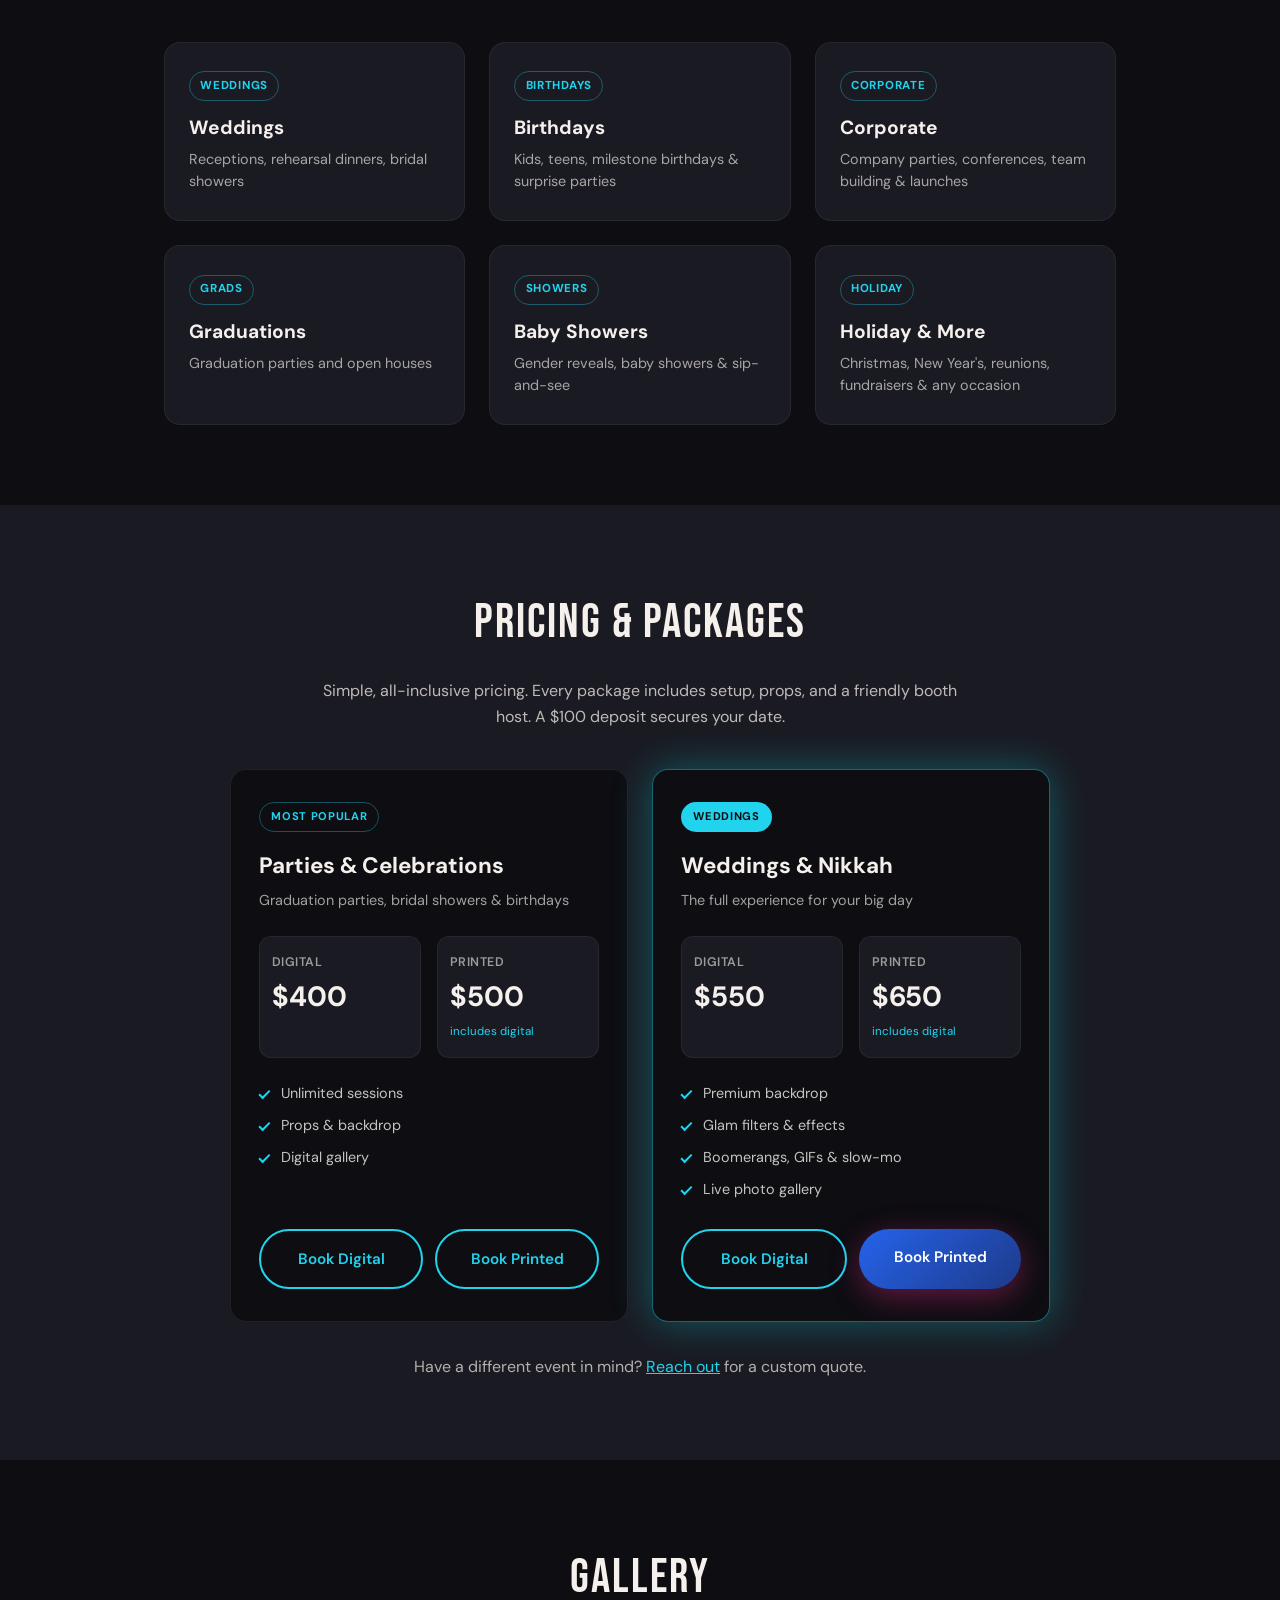
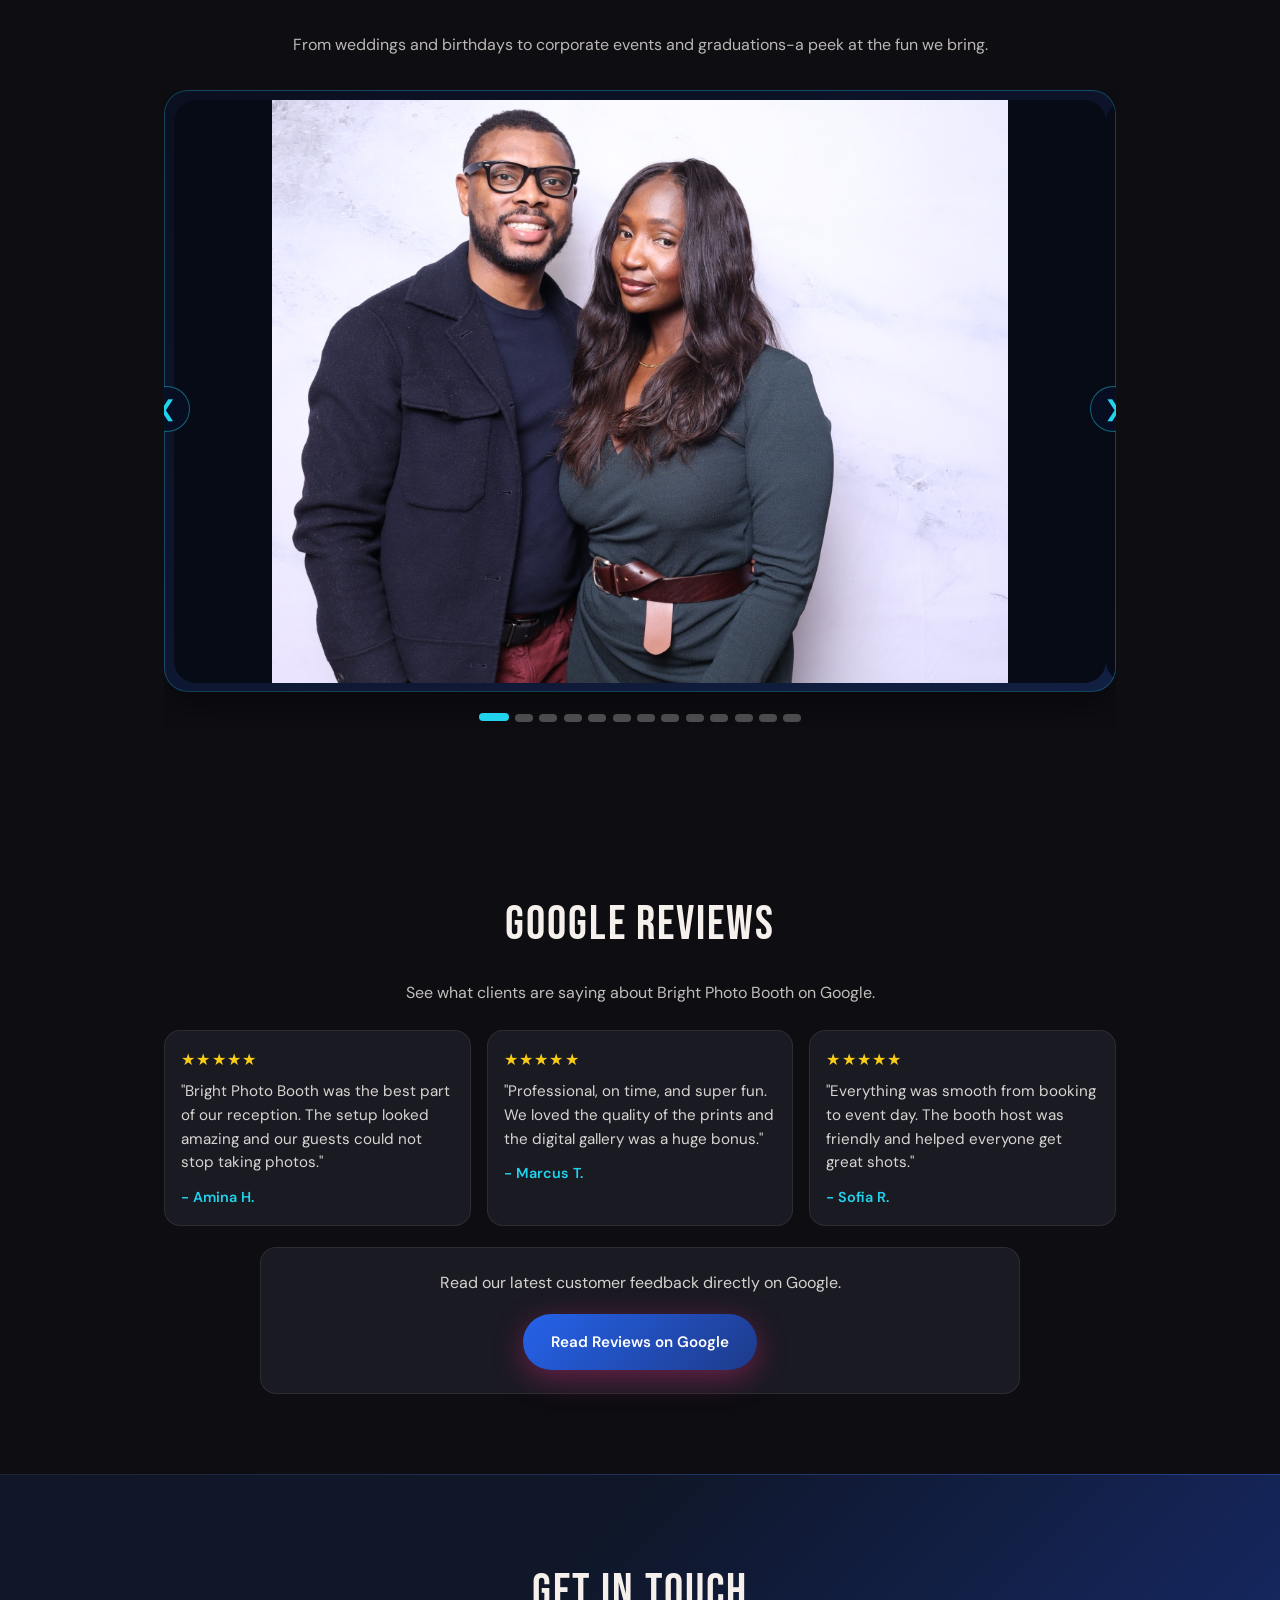
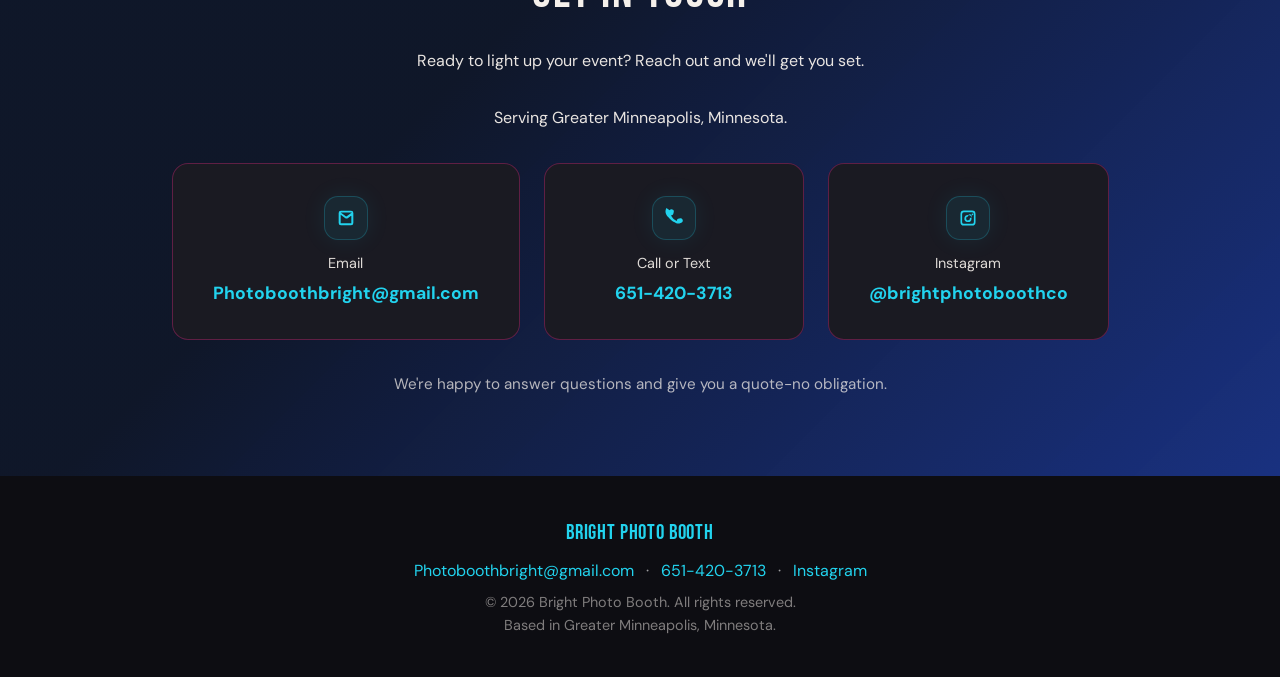
==== commit 0168610b: "added new pricing page" ====
--- a/index.html
+++ b/index.html
@@ -39,6 +39,7 @@
         <li><a href="#home">Home</a></li>
         <li><a href="#about">About</a></li>
         <li><a href="#events">Events</a></li>
+        <li><a href="#pricing">Pricing</a></li>
         <li><a href="#gallery">Gallery</a></li>
         <li><a href="#reviews">Reviews</a></li>
         <li class="nav-book">
@@ -171,6 +172,67 @@
       </div>
     </section>
 
+    <section id="pricing" class="pricing">
+      <div class="container">
+        <h2>Pricing & Packages</h2>
+        <p class="pricing-intro">Simple, all-inclusive pricing. Every package includes setup, props, and a friendly booth host. A $100 deposit secures your date.</p>
+        <div class="pricing-grid">
+          <article class="pricing-card">
+            <span class="pricing-tag">Most Popular</span>
+            <h3>Parties & Celebrations</h3>
+            <p class="pricing-card-desc">Graduation parties, bridal showers & birthdays</p>
+            <div class="pricing-options">
+              <div class="pricing-option">
+                <span class="pricing-option-label">Digital</span>
+                <span class="pricing-amount">$400</span>
+              </div>
+              <div class="pricing-option">
+                <span class="pricing-option-label">Printed</span>
+                <span class="pricing-amount">$500</span>
+                <span class="pricing-note">includes digital</span>
+              </div>
+            </div>
+            <ul class="pricing-includes">
+              <li>Unlimited sessions</li>
+              <li>Props & backdrop</li>
+              <li>Digital gallery</li>
+            </ul>
+            <div class="pricing-actions">
+              <a href="#booking" class="cta cta-secondary pricing-cta" data-prefill-package="Verde Digital">Book Digital</a>
+              <a href="#booking" class="cta cta-secondary pricing-cta" data-prefill-package="Verde Printed">Book Printed</a>
+            </div>
+          </article>
+          <article class="pricing-card pricing-card--feature">
+            <span class="pricing-tag pricing-tag--feature">Weddings</span>
+            <h3>Weddings & Nikkah</h3>
+            <p class="pricing-card-desc">The full experience for your big day</p>
+            <div class="pricing-options">
+              <div class="pricing-option">
+                <span class="pricing-option-label">Digital</span>
+                <span class="pricing-amount">$550</span>
+              </div>
+              <div class="pricing-option">
+                <span class="pricing-option-label">Printed</span>
+                <span class="pricing-amount">$650</span>
+                <span class="pricing-note">includes digital</span>
+              </div>
+            </div>
+            <ul class="pricing-includes">
+              <li>Premium backdrop</li>
+              <li>Glam filters & effects</li>
+              <li>Boomerangs, GIFs & slow-mo</li>
+              <li>Live photo gallery</li>
+            </ul>
+            <div class="pricing-actions">
+              <a href="#booking" class="cta cta-secondary pricing-cta" data-prefill-event-type="Wedding/Nikkah" data-prefill-package="Verde Digital">Book Digital</a>
+              <a href="#booking" class="cta cta-primary pricing-cta" data-prefill-event-type="Wedding/Nikkah" data-prefill-package="Verde Printed">Book Printed</a>
+            </div>
+          </article>
+        </div>
+        <p class="pricing-fine">Have a different event in mind? <a href="#contact">Reach out</a> for a custom quote.</p>
+      </div>
+    </section>
+
     <section id="gallery" class="gallery">
       <div class="container">
         <h2>Gallery</h2>
@@ -218,7 +280,14 @@
         </p>
         <p class="booking-required-note"><span>*</span> Indicates required question</p>
 
-        <form class="booking-form" action="https://formsubmit.co/Photoboothbright@gmail.com" method="post">
+        <form
+          class="booking-form"
+          action=""
+          method="post"
+          data-primary-endpoint="https://formspree.io/f/REPLACE_WITH_YOUR_FORMSPREE_ID"
+          data-fallback-endpoint=""
+          data-fallback-email="Photoboothbright@gmail.com"
+        >
           <input type="hidden" name="_subject" value="New Bright Photo Booth booking request" />
           <input type="hidden" name="_captcha" value="false" />
           <input type="hidden" name="_template" value="table" />
@@ -310,6 +379,7 @@
           </fieldset>
 
           <button type="submit" class="cta cta-primary booking-submit">Submit Booking Request</button>
+          <p id="booking-status" class="booking-status" role="status" aria-live="polite"></p>
         </form>
       </div>
     </section>
--- a/styles.css
+++ b/styles.css
@@ -592,6 +592,163 @@
   line-height: 1.5;
 }
 
+/* Pricing */
+.pricing {
+  background: var(--dark-soft);
+}
+
+.pricing-intro {
+  text-align: center;
+  color: rgba(245, 240, 235, 0.75);
+  max-width: 640px;
+  margin: 0 auto 2.5rem;
+}
+
+.pricing-grid {
+  display: grid;
+  grid-template-columns: repeat(auto-fit, minmax(280px, 1fr));
+  gap: 1.5rem;
+  max-width: 820px;
+  margin: 0 auto;
+}
+
+.pricing-card {
+  position: relative;
+  display: flex;
+  flex-direction: column;
+  padding: 2rem 1.75rem;
+  background: var(--dark);
+  border-radius: var(--radius);
+  border: 1px solid rgba(255, 255, 255, 0.08);
+  transition: border-color var(--transition), transform var(--transition), box-shadow var(--transition);
+}
+
+.pricing-card:hover {
+  transform: translateY(-4px);
+  box-shadow: 0 14px 34px rgba(0, 0, 0, 0.25);
+}
+
+.pricing-card--feature {
+  border-color: rgba(34, 211, 238, 0.45);
+  box-shadow: var(--glow-cyan);
+}
+
+.pricing-tag {
+  align-self: flex-start;
+  font-size: 0.7rem;
+  font-weight: 700;
+  letter-spacing: 0.06em;
+  text-transform: uppercase;
+  color: var(--neon-cyan);
+  border: 1px solid rgba(34, 211, 238, 0.35);
+  border-radius: 999px;
+  padding: 0.3rem 0.7rem;
+  margin-bottom: 1rem;
+}
+
+.pricing-tag--feature {
+  color: var(--dark);
+  background: var(--neon-cyan);
+  border-color: transparent;
+}
+
+.pricing-card h3 {
+  font-size: 1.4rem;
+  color: var(--cream);
+  margin-bottom: 0.35rem;
+}
+
+.pricing-card-desc {
+  font-size: 0.9rem;
+  color: rgba(245, 240, 235, 0.65);
+  margin-bottom: 1.5rem;
+}
+
+.pricing-options {
+  display: flex;
+  gap: 1rem;
+  margin-bottom: 1.5rem;
+}
+
+.pricing-option {
+  flex: 1;
+  display: flex;
+  flex-direction: column;
+  gap: 0.15rem;
+  padding: 1rem 0.75rem;
+  background: var(--dark-soft);
+  border: 1px solid rgba(255, 255, 255, 0.06);
+  border-radius: 12px;
+}
+
+.pricing-option-label {
+  font-size: 0.78rem;
+  font-weight: 600;
+  letter-spacing: 0.04em;
+  text-transform: uppercase;
+  color: rgba(245, 240, 235, 0.6);
+}
+
+.pricing-amount {
+  font-size: 1.75rem;
+  font-weight: 700;
+  color: var(--cream);
+}
+
+.pricing-note {
+  font-size: 0.72rem;
+  color: var(--neon-cyan);
+}
+
+.pricing-includes {
+  list-style: none;
+  margin: 0 0 1.75rem;
+  padding: 0;
+  display: flex;
+  flex-direction: column;
+  gap: 0.55rem;
+}
+
+.pricing-includes li {
+  position: relative;
+  padding-left: 1.4rem;
+  font-size: 0.9rem;
+  color: rgba(245, 240, 235, 0.8);
+}
+
+.pricing-includes li::before {
+  content: '';
+  position: absolute;
+  left: 0;
+  top: 0.5rem;
+  width: 0.7rem;
+  height: 0.4rem;
+  border-left: 2px solid var(--neon-cyan);
+  border-bottom: 2px solid var(--neon-cyan);
+  transform: rotate(-45deg);
+}
+
+.pricing-actions {
+  display: flex;
+  gap: 0.75rem;
+  margin-top: auto;
+}
+
+.pricing-cta {
+  flex: 1;
+  text-align: center;
+}
+
+.pricing-fine {
+  text-align: center;
+  margin-top: 2rem;
+  color: rgba(245, 240, 235, 0.7);
+}
+
+.pricing-fine a {
+  color: var(--neon-cyan);
+}
+
 /* Gallery */
 .gallery-intro {
   text-align: center;
@@ -913,6 +1070,22 @@
   cursor: pointer;
 }
 
+.booking-submit:disabled {
+  opacity: 0.7;
+  cursor: wait;
+}
+
+.booking-status {
+  margin-top: 0.9rem;
+  min-height: 1.25rem;
+  color: rgba(245, 240, 235, 0.92);
+  text-align: center;
+}
+
+.booking-status--error {
+  color: #fca5a5;
+}
+
 /* Reviews */
 .reviews {
   background: var(--dark);
@@ -985,6 +1158,10 @@
 }
 
 @media (max-width: 700px) {
+  .carousel {
+    max-width: 100%;
+  }
+
   .carousel-track-wrapper {
     padding: 0.35rem;
   }
@@ -992,7 +1169,11 @@
   .carousel-slide {
     flex: 0 0 100%;
     min-width: 100%;
-    aspect-ratio: 4 / 3;
+    aspect-ratio: 1 / 1;
+  }
+
+  .carousel-slide img {
+    object-fit: cover;
   }
 
   .carousel-btn {
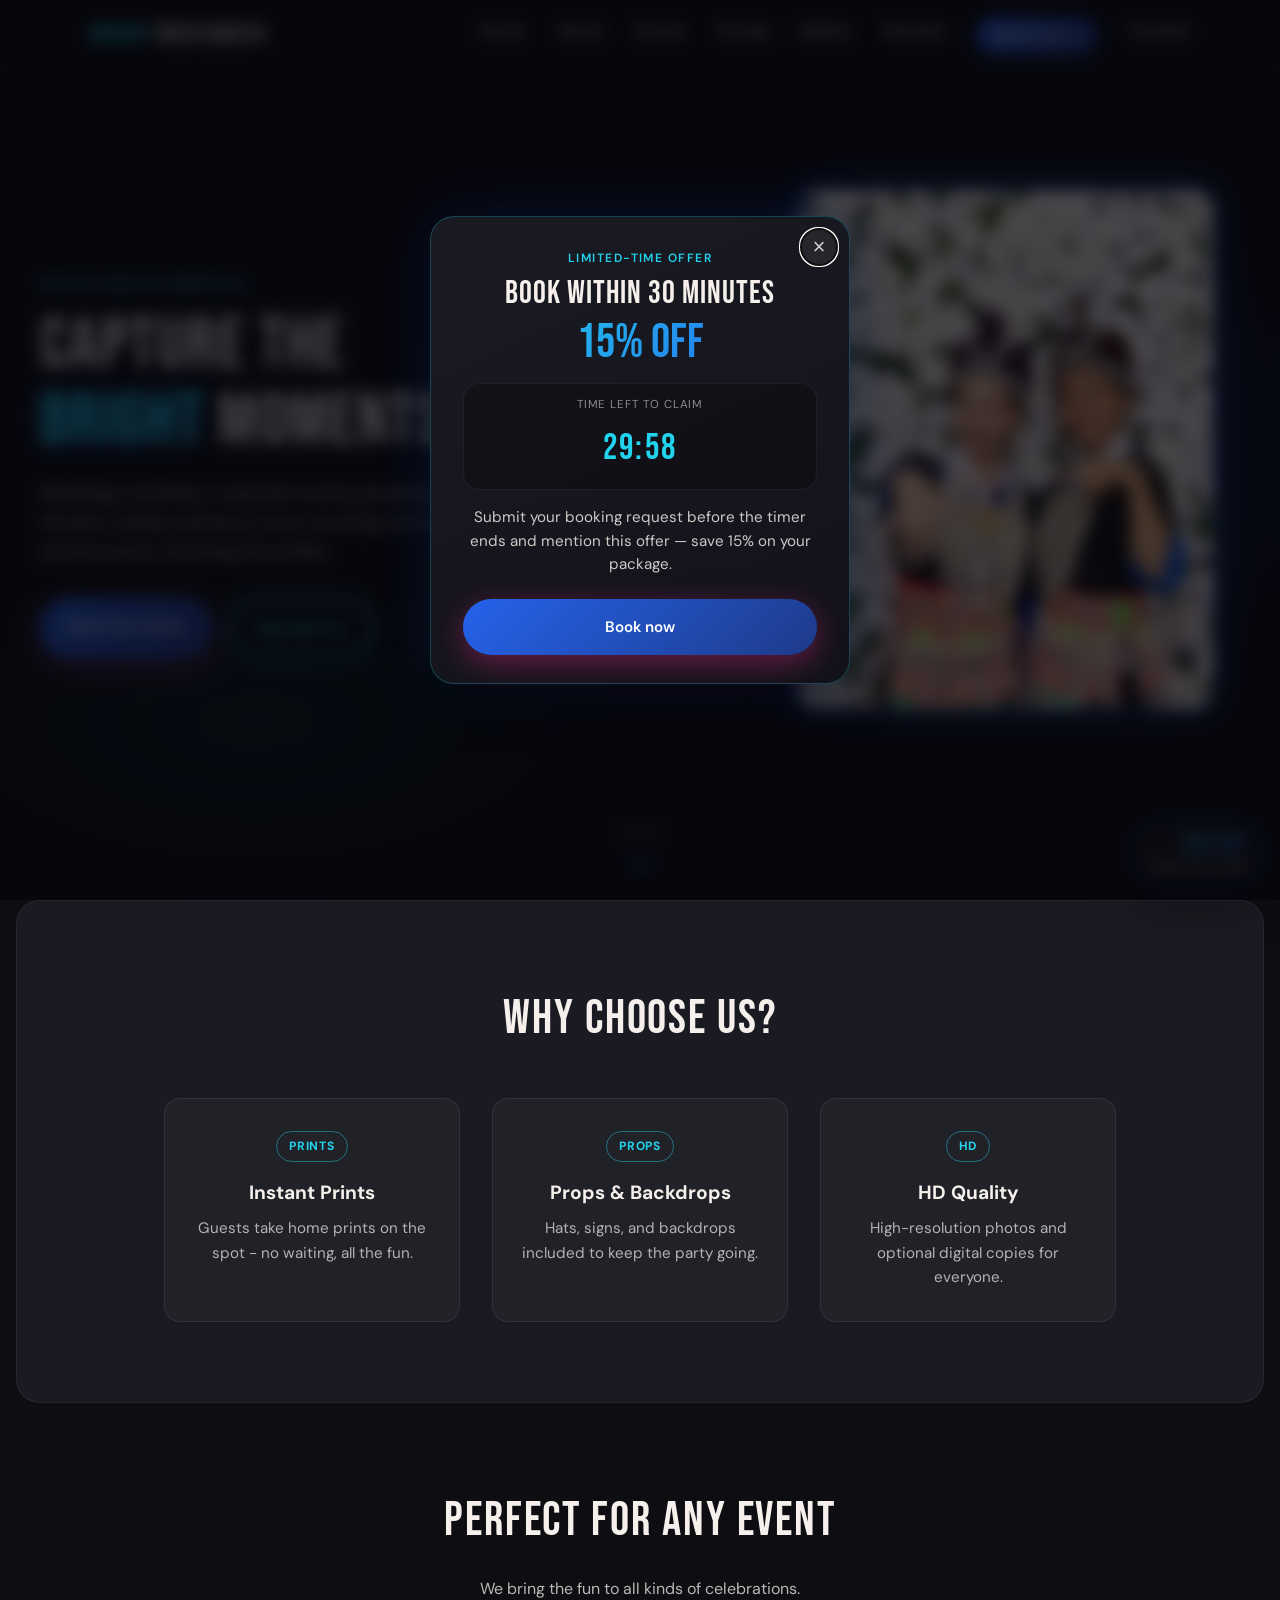
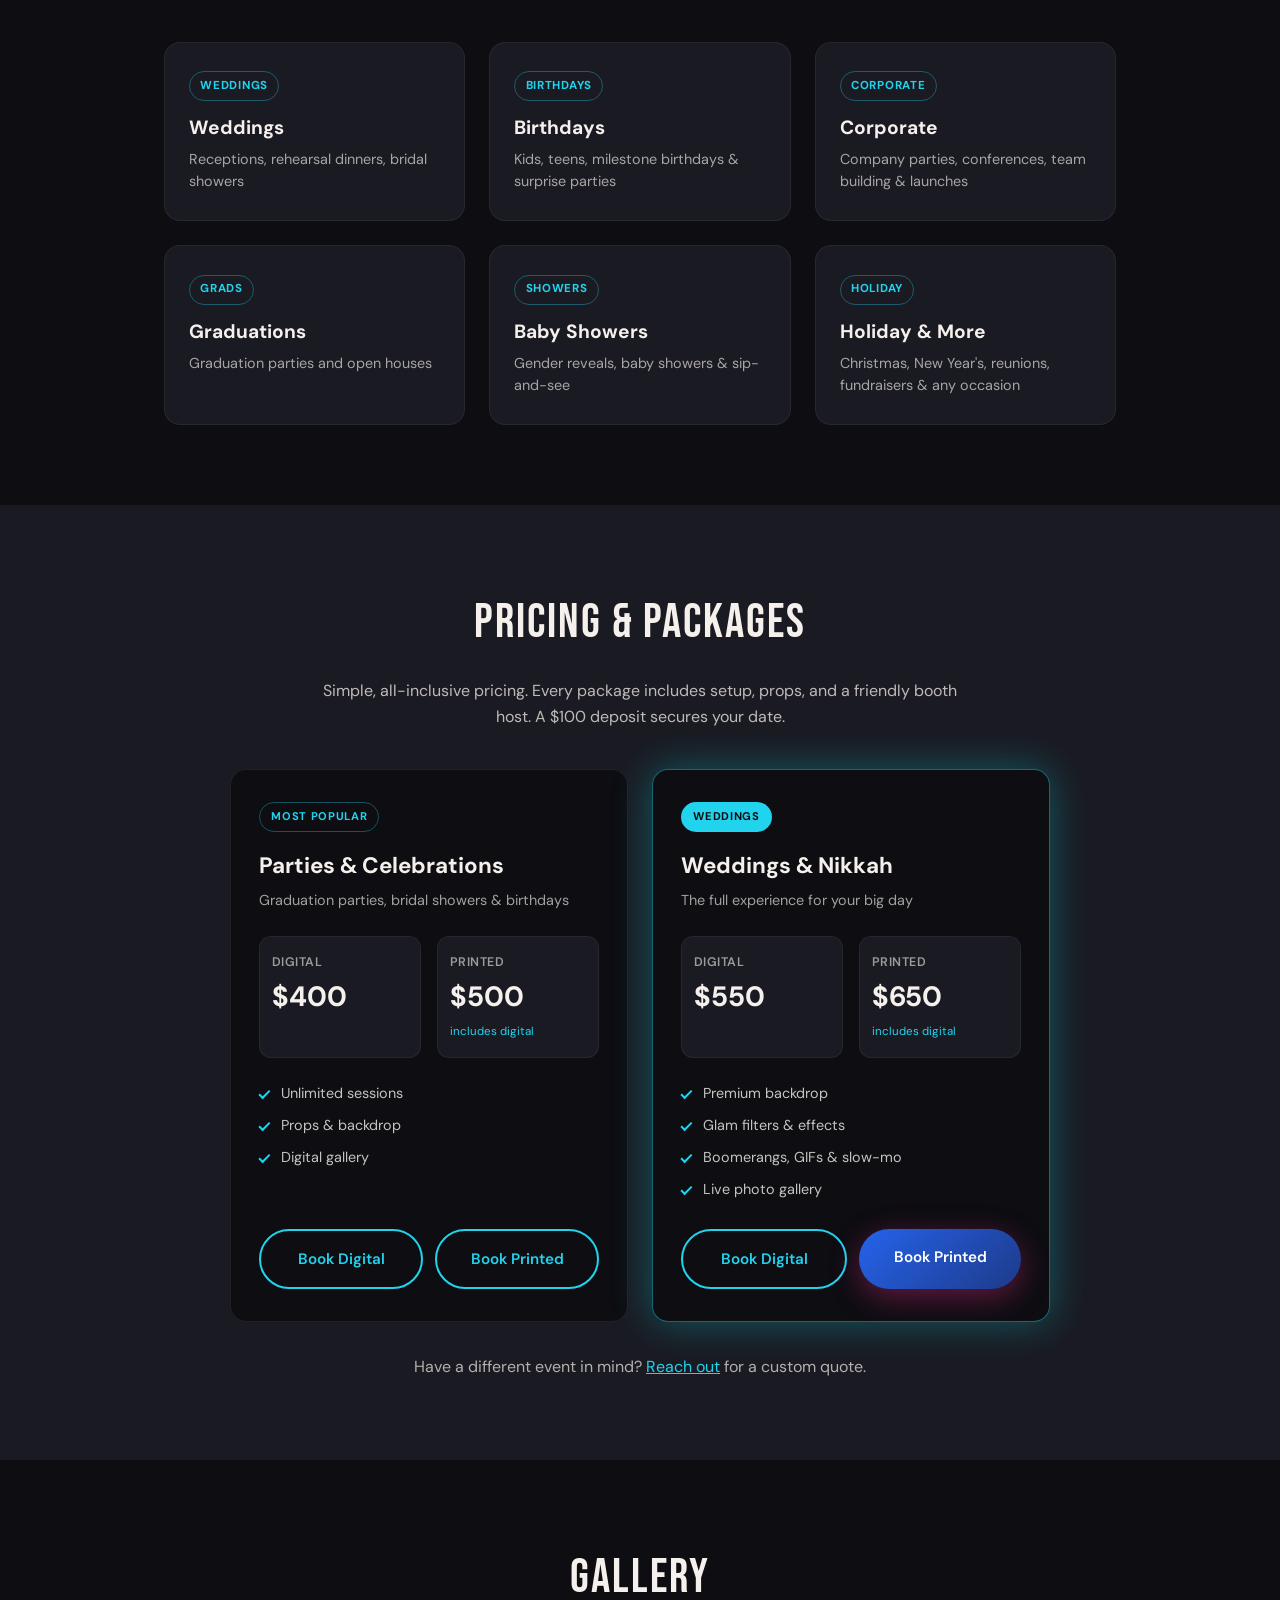
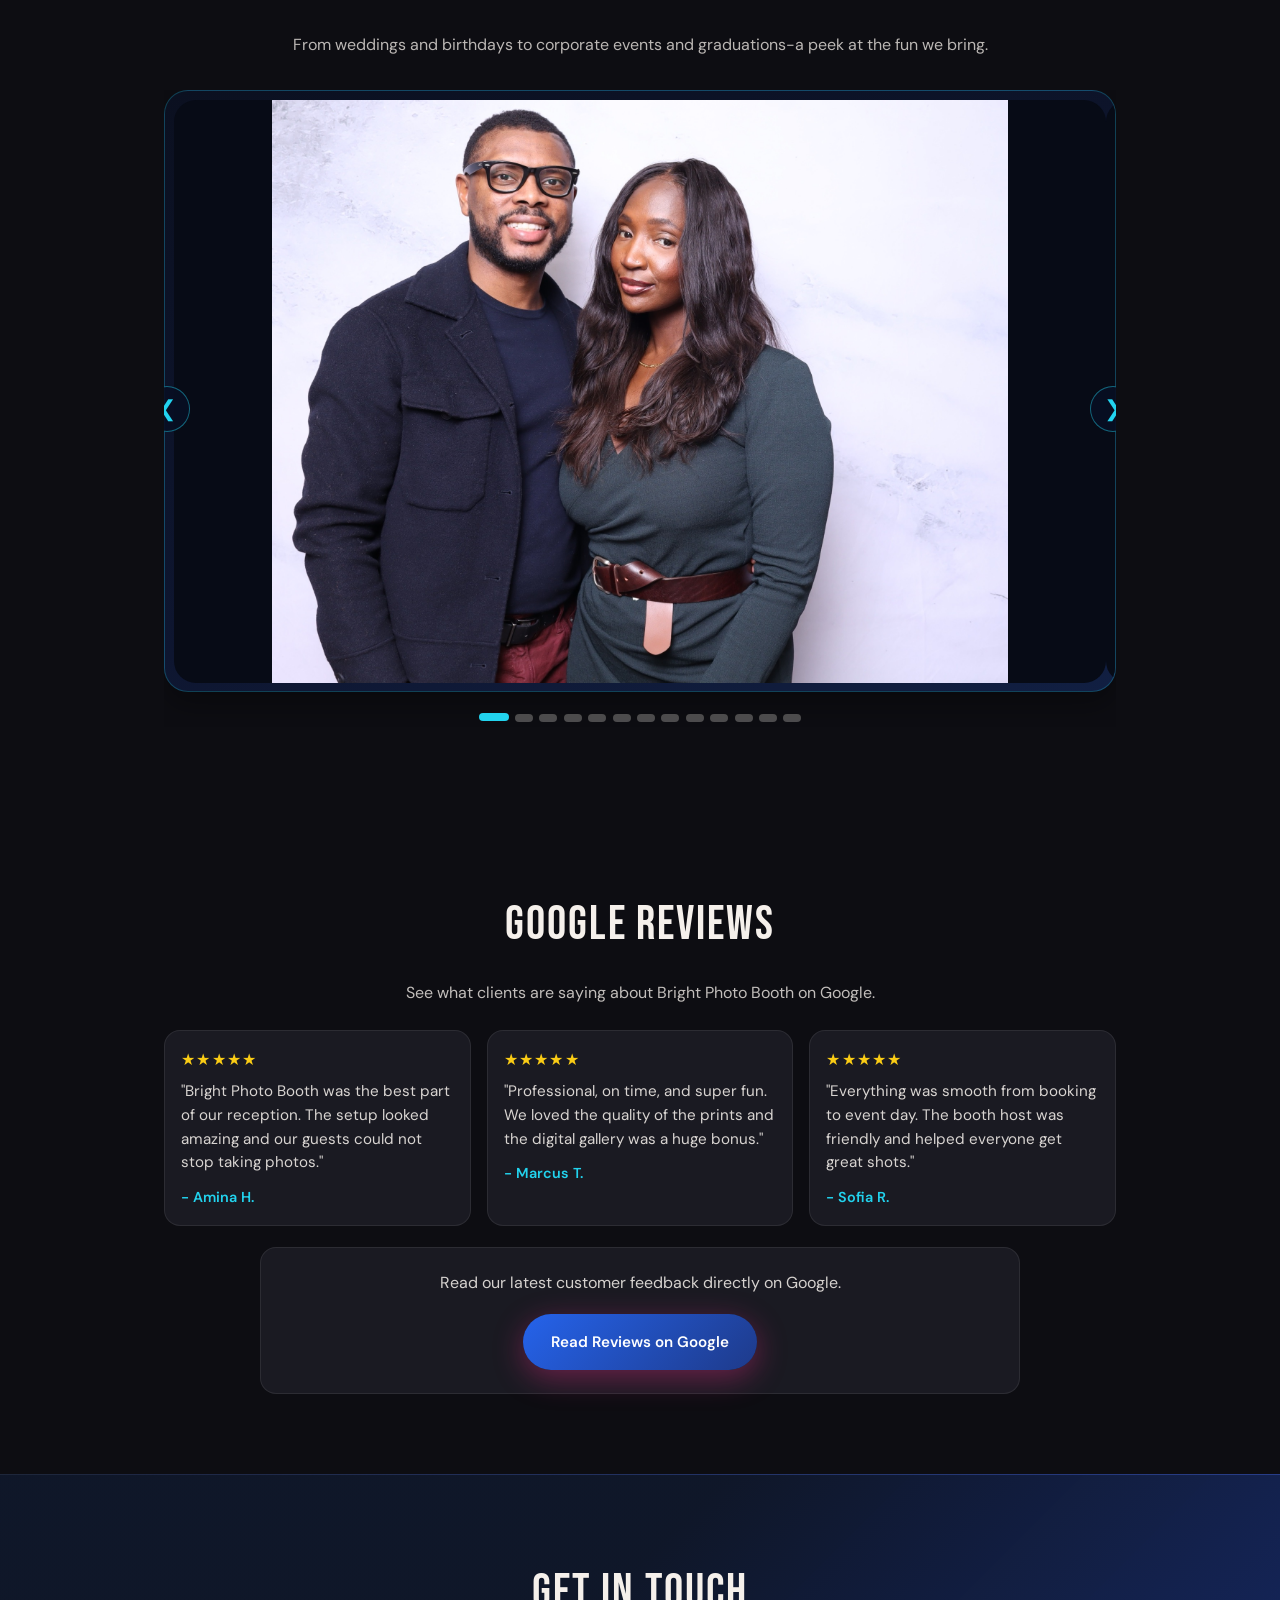
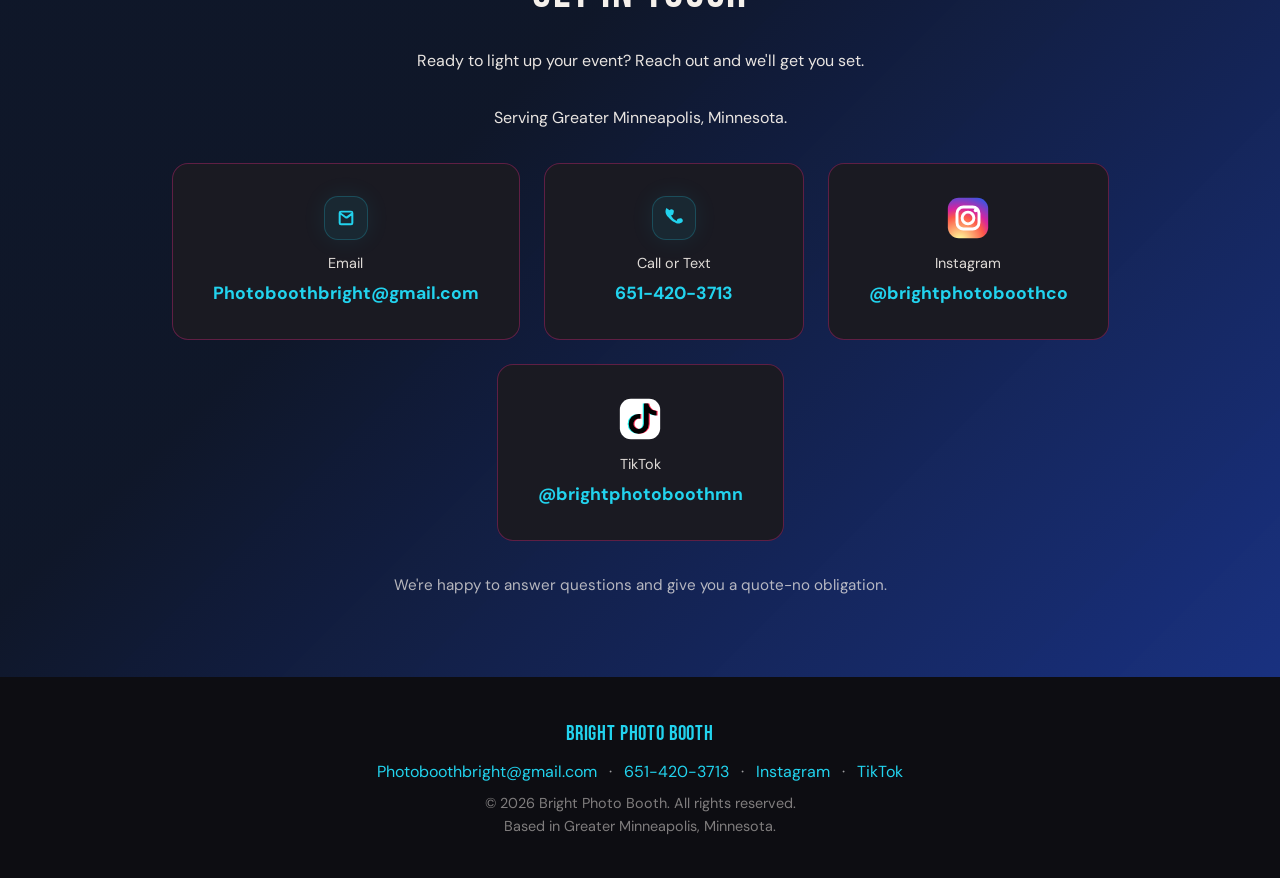
==== commit a3439330: "fix: booking form, package names, Tiktok added" ====
--- a/index.html
+++ b/index.html
@@ -4,6 +4,12 @@
   <meta charset="UTF-8" />
   <meta name="viewport" content="width=device-width, initial-scale=1.0" />
   <title>Bright Photo Booth | Events & Parties</title>
+  <meta name="description" content="Bright Photo Booth offers premium photo booth rentals for weddings, parties, graduations, and corporate events across Greater Minneapolis — unlimited prints, props, and digital galleries." />
+  <meta name="theme-color" content="#0d0d12" />
+  <meta property="og:title" content="Bright Photo Booth | Events & Parties" />
+  <meta property="og:description" content="Premium photo booth rentals for weddings, parties, and events in Greater Minneapolis — unlimited prints, props, and digital galleries." />
+  <meta property="og:type" content="website" />
+  <meta property="og:url" content="https://yaciridjama.github.io/Mowlid-Web/" />
   <script>
     (function () {
       if (location.protocol === 'file:') return;
@@ -198,8 +204,8 @@
               <li>Digital gallery</li>
             </ul>
             <div class="pricing-actions">
-              <a href="#booking" class="cta cta-secondary pricing-cta" data-prefill-package="Verde Digital">Book Digital</a>
-              <a href="#booking" class="cta cta-secondary pricing-cta" data-prefill-package="Verde Printed">Book Printed</a>
+              <a href="#booking" class="cta cta-secondary pricing-cta" data-prefill-package="Parties &amp; Celebrations — Digital ($400)">Book Digital</a>
+              <a href="#booking" class="cta cta-secondary pricing-cta" data-prefill-package="Parties &amp; Celebrations — Printed ($500)">Book Printed</a>
             </div>
           </article>
           <article class="pricing-card pricing-card--feature">
@@ -284,7 +290,7 @@
           class="booking-form"
           action=""
           method="post"
-          data-primary-endpoint="https://formspree.io/f/REPLACE_WITH_YOUR_FORMSPREE_ID"
+          data-primary-endpoint="https://formspree.io/f/xldbveby"
           data-fallback-endpoint=""
           data-fallback-email="Photoboothbright@gmail.com"
         >
@@ -316,7 +322,7 @@
             <div class="package-highlight">
               <p class="package-title">Introducing VERDE</p>
               <p class="package-subtitle">Best for weddings, galas, and high-energy events.</p>
-              <p class="package-includes-label">Includes: Everything from Salsa Booth + More</p>
+              <p class="package-includes-label">Includes everything you need for a standout event:</p>
               <ul class="package-list">
                 <li>Premium Backdrop</li>
                 <li>Unlimited Prints (2x6 or 4x6)</li>
@@ -330,9 +336,10 @@
               </ul>
               <p class="package-price">4 Hours - $550 Digital / $650 Printed</p>
             </div>
-            <label><input type="radio" name="package" value="Captionless Image" required /> Captionless Image</label>
-            <label><input type="radio" name="package" value="Verde Digital" /> Verde Digital</label>
-            <label><input type="radio" name="package" value="Verde Printed" /> Verde Printed (Includes Digital)</label>
+            <label><input type="radio" name="package" value="Parties &amp; Celebrations — Digital ($400)" required /> Parties &amp; Celebrations — Digital ($400)</label>
+            <label><input type="radio" name="package" value="Parties &amp; Celebrations — Printed ($500)" /> Parties &amp; Celebrations — Printed ($500)</label>
+            <label><input type="radio" name="package" value="Verde Digital" /> Verde Digital ($550)</label>
+            <label><input type="radio" name="package" value="Verde Printed" /> Verde Printed ($650, includes digital)</label>
           </fieldset>
 
           <label for="booking-event-date">Date of event <span>*</span></label>
@@ -446,13 +453,37 @@
             <span class="contact-value">651-420-3713</span>
           </a>
           <a href="https://www.instagram.com/brightphotoboothco/" class="contact-card" target="_blank" rel="noopener noreferrer">
-            <span class="contact-icon" aria-hidden="true">
+            <span class="contact-icon contact-icon--brand" aria-hidden="true">
               <svg viewBox="0 0 24 24" focusable="false">
-                <path d="M7.5 3.8h9A3.7 3.7 0 0 1 20.2 7.5v9a3.7 3.7 0 0 1-3.7 3.7h-9A3.7 3.7 0 0 1 3.8 16.5v-9A3.7 3.7 0 0 1 7.5 3.8Zm0 1.8A2 2 0 0 0 5.6 7.5v9A2 2 0 0 0 7.5 18.4h9a2 2 0 0 0 1.9-1.9v-9a2 2 0 0 0-1.9-1.9h-9Zm4.5 3A3.9 3.9 0 1 1 8.1 12 3.9 3.9 0 0 1 12 8.6Zm0 1.8A2.1 2.1 0 1 0 14.1 12 2.1 2.1 0 1 0 12 10.4Zm4.9-3.2a.9.9 0 1 1-.9.9.9.9 0 0 1 .9-.9Z"/>
+                <defs>
+                  <radialGradient id="igGrad" cx="30%" cy="107%" r="135%">
+                    <stop offset="0%" stop-color="#fdf497" />
+                    <stop offset="5%" stop-color="#fdf497" />
+                    <stop offset="45%" stop-color="#fd5949" />
+                    <stop offset="60%" stop-color="#d6249f" />
+                    <stop offset="90%" stop-color="#285aeb" />
+                  </radialGradient>
+                </defs>
+                <rect x="1" y="1" width="22" height="22" rx="6" fill="url(#igGrad)" />
+                <rect x="6" y="6" width="12" height="12" rx="3.5" fill="none" stroke="#fff" stroke-width="1.6" />
+                <circle cx="12" cy="12" r="3.2" fill="none" stroke="#fff" stroke-width="1.6" />
+                <circle cx="16.2" cy="7.8" r="1.05" fill="#fff" />
               </svg>
             </span>
             <span class="contact-label">Instagram</span>
             <span class="contact-value">@brightphotoboothco</span>
+          </a>
+          <a href="https://www.tiktok.com/@brightphotoboothmn?lang=en" class="contact-card" target="_blank" rel="noopener noreferrer">
+            <span class="contact-icon contact-icon--brand" aria-hidden="true">
+              <svg viewBox="0 0 24 24" focusable="false">
+                <rect x="1" y="1" width="22" height="22" rx="6" fill="#fff" />
+                <path fill="#25f4ee" d="M15.9 3.5c.27 1.9 1.45 3.4 3.3 3.9.38.1.77.16 1.2.18v2.5c-1.55 0-3-.48-4.25-1.32v5.9a5.45 5.45 0 1 1-5.45-5.45c.28 0 .56.02.83.07v2.62a2.85 2.85 0 1 0 1.97 2.71V3.5h2.4Z" />
+                <path fill="#fe2c55" d="M17.1 3.5c.27 1.9 1.45 3.4 3.3 3.9.38.1.77.16 1.2.18v2.5c-1.55 0-3-.48-4.25-1.32v5.9a5.45 5.45 0 1 1-5.45-5.45c.28 0 .56.02.83.07v2.62a2.85 2.85 0 1 0 1.97 2.71V3.5h2.4Z" />
+                <path fill="#010101" d="M16.5 3.5c.27 1.9 1.45 3.4 3.3 3.9.38.1.77.16 1.2.18v2.5c-1.55 0-3-.48-4.25-1.32v5.9a5.45 5.45 0 1 1-5.45-5.45c.28 0 .56.02.83.07v2.62a2.85 2.85 0 1 0 1.97 2.71V3.5h2.4Z" />
+              </svg>
+            </span>
+            <span class="contact-label">TikTok</span>
+            <span class="contact-value">@brightphotoboothmn</span>
           </a>
         </div>
         <p class="contact-note">We're happy to answer questions and give you a quote-no obligation.</p>
@@ -469,6 +500,8 @@
         <a href="tel:+16514203713">651-420-3713</a>
         <span class="sep">&middot;</span>
         <a href="https://www.instagram.com/brightphotoboothco/" target="_blank" rel="noopener noreferrer">Instagram</a>
+        <span class="sep">&middot;</span>
+        <a href="https://www.tiktok.com/@brightphotoboothmn?lang=en" target="_blank" rel="noopener noreferrer">TikTok</a>
       </p>
       <p class="footer-copy">&copy; <span id="year"></span> Bright Photo Booth. All rights reserved.</p>
       <p class="footer-copy">Based in Greater Minneapolis, Minnesota.</p>
--- a/styles.css
+++ b/styles.css
@@ -1164,11 +1164,18 @@
 
   .carousel-track-wrapper {
     padding: 0.35rem;
+    box-sizing: border-box;
+  }
+
+  .carousel-track {
+    width: 100%;
   }
 
   .carousel-slide {
     flex: 0 0 100%;
     min-width: 100%;
+    width: 100%;
+    box-sizing: border-box;
     aspect-ratio: 1 / 1;
   }
 
@@ -1264,6 +1271,19 @@
   height: 22px;
   display: block;
   fill: currentColor;
+}
+
+.contact-icon--brand {
+  background: transparent;
+  border: none;
+  box-shadow: none;
+  overflow: hidden;
+}
+
+.contact-icon--brand svg {
+  width: 100%;
+  height: 100%;
+  fill: none;
 }
 
 .contact-label {
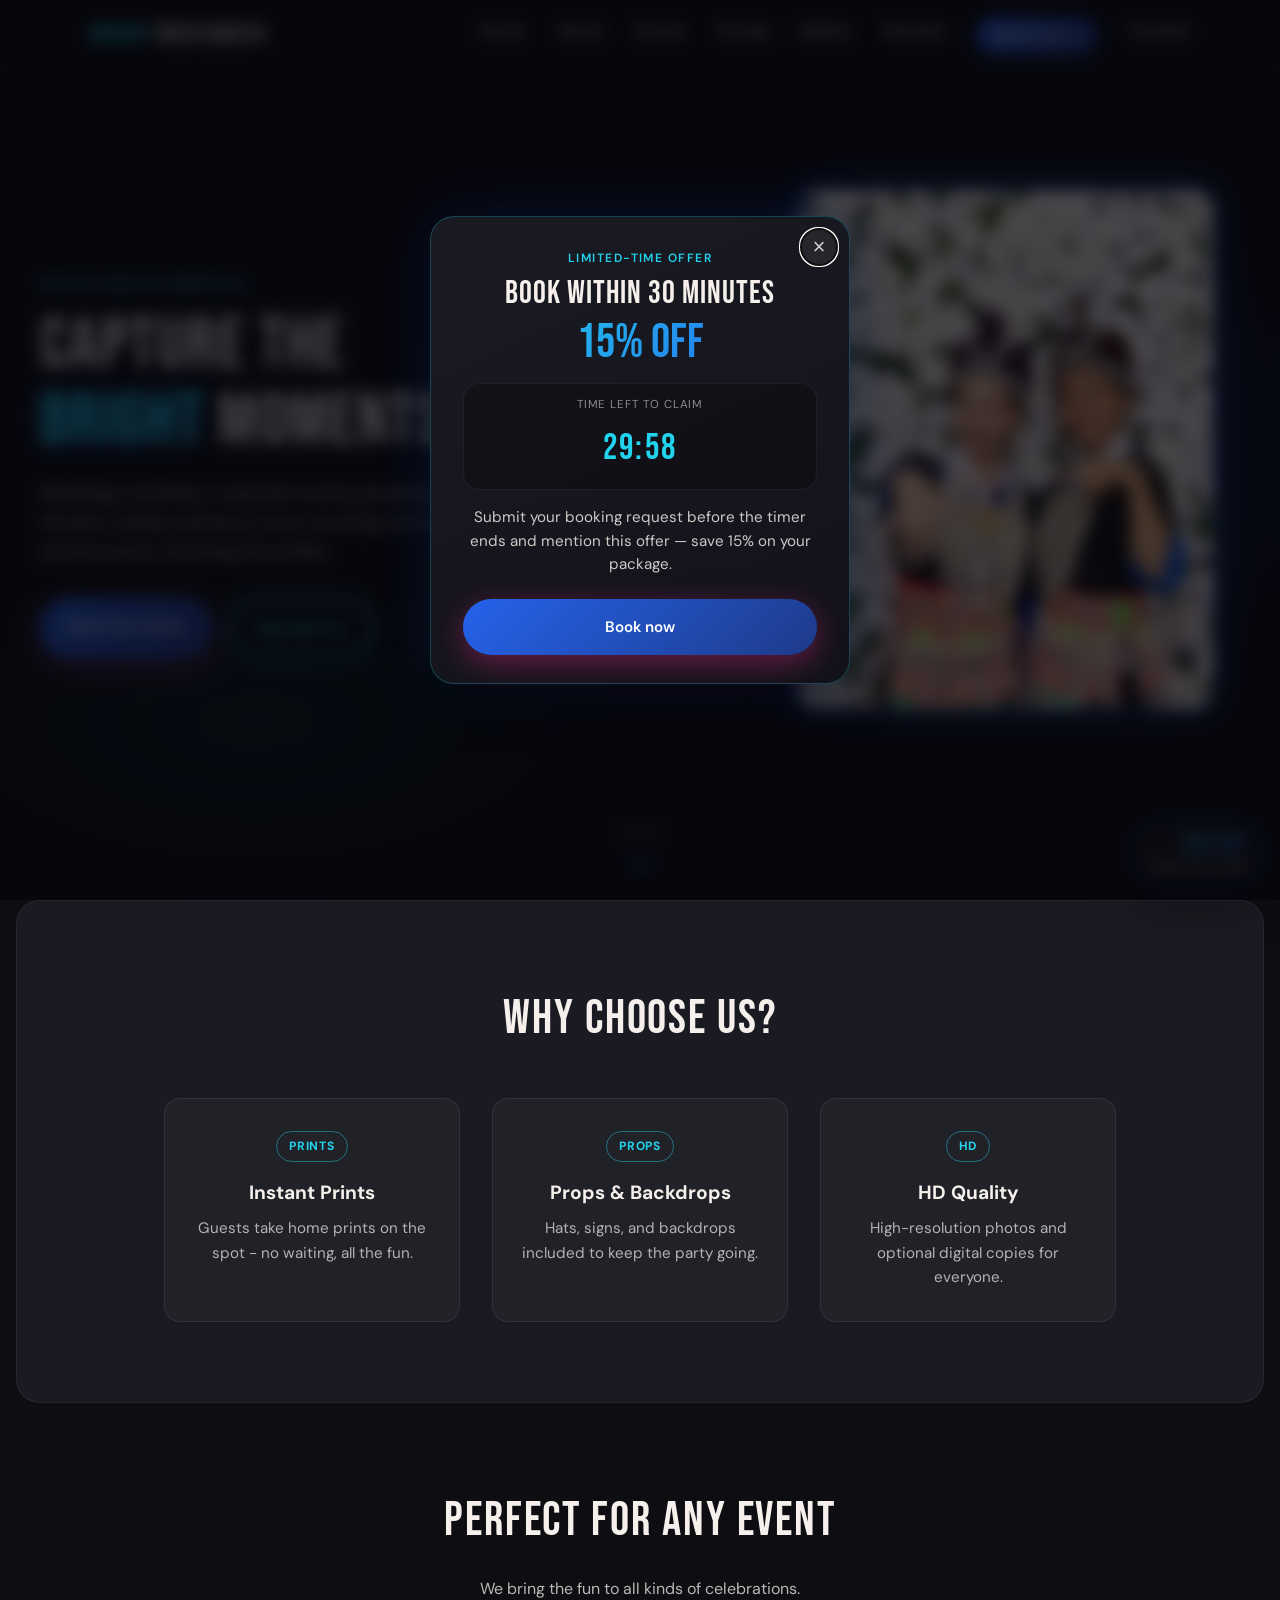
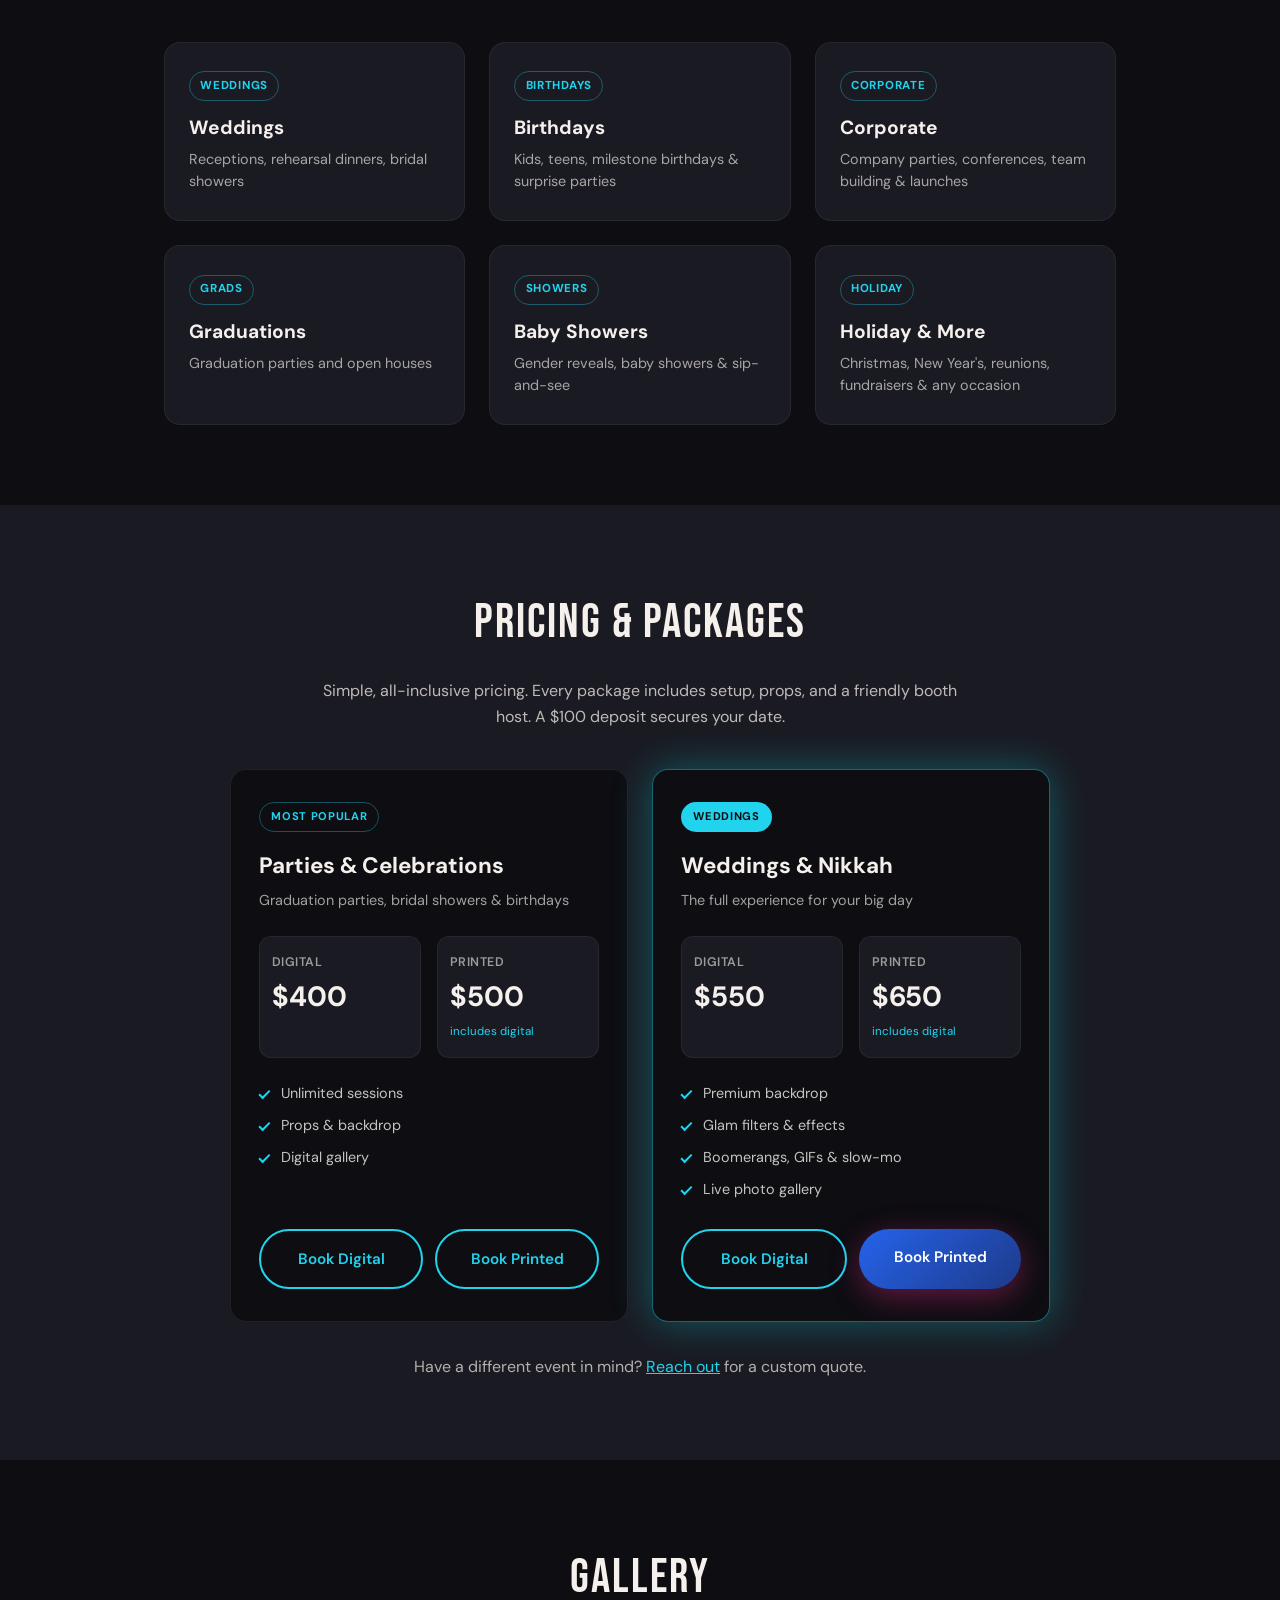
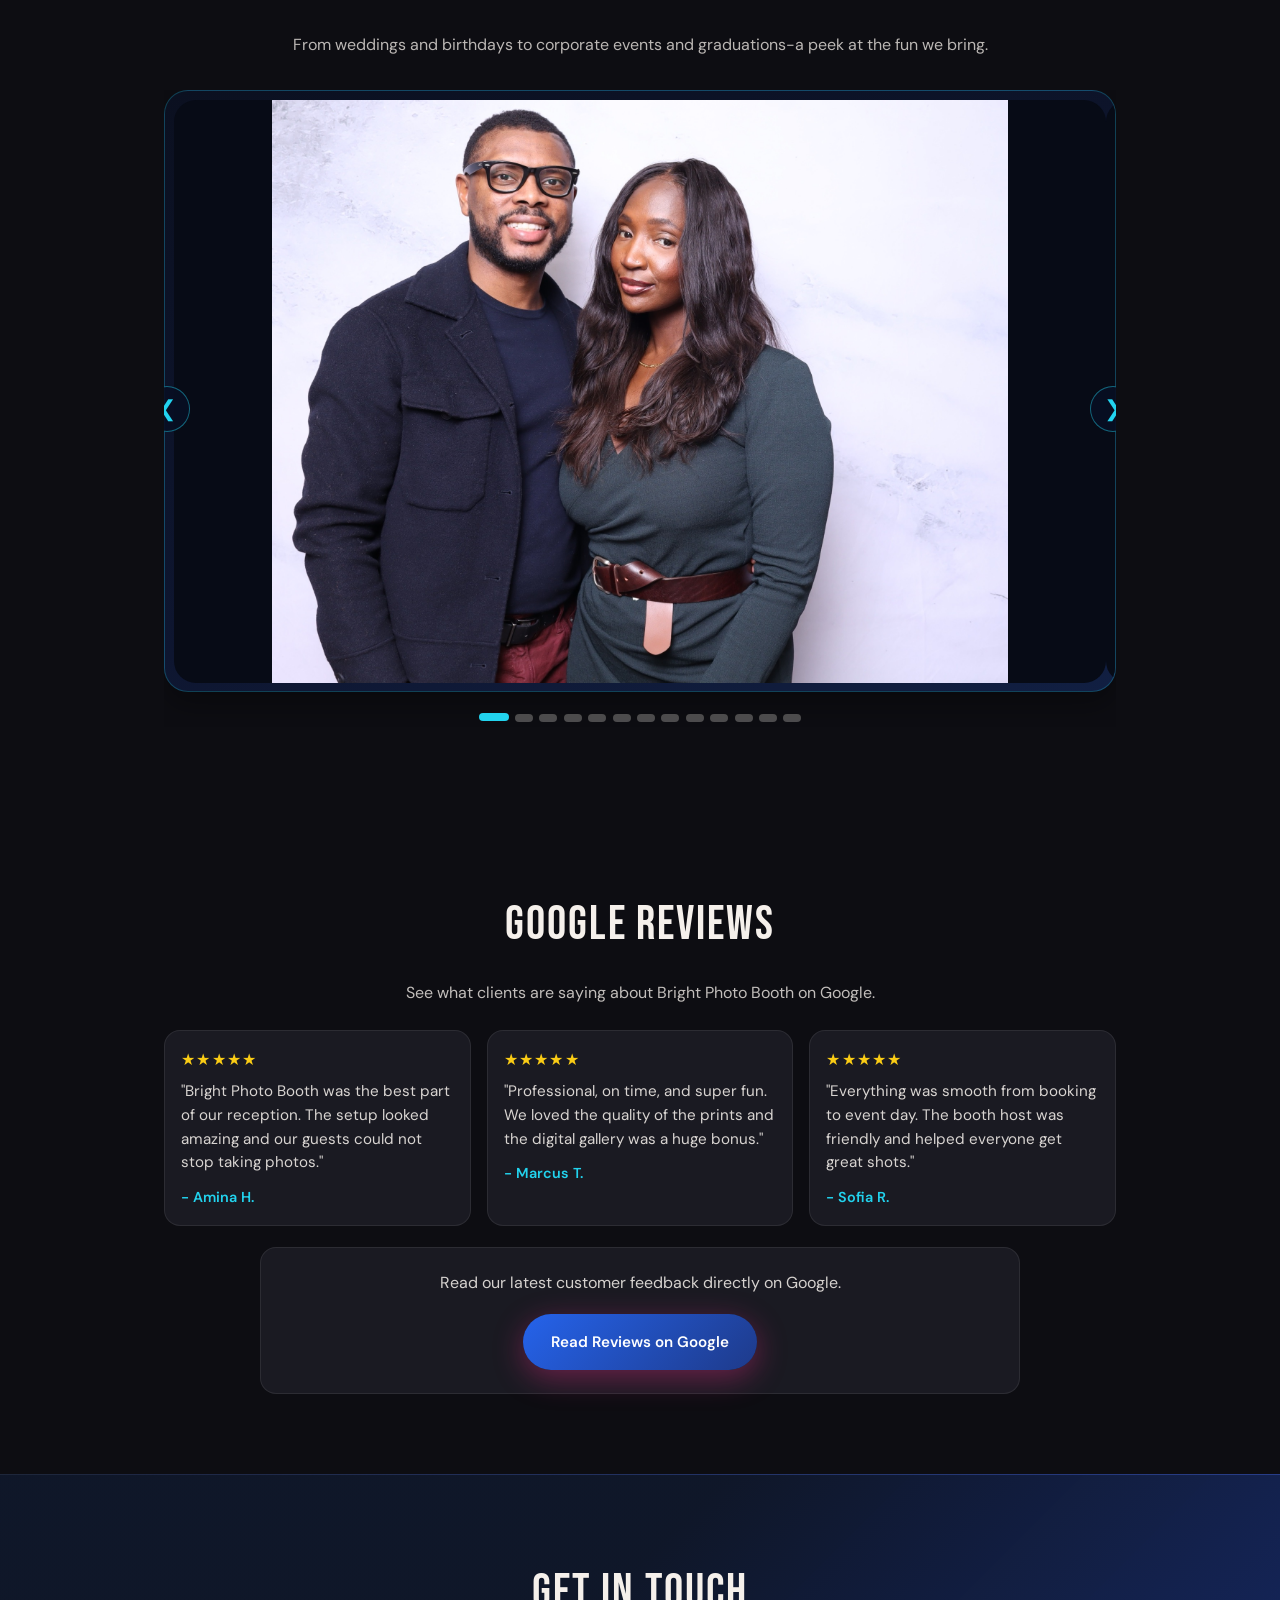
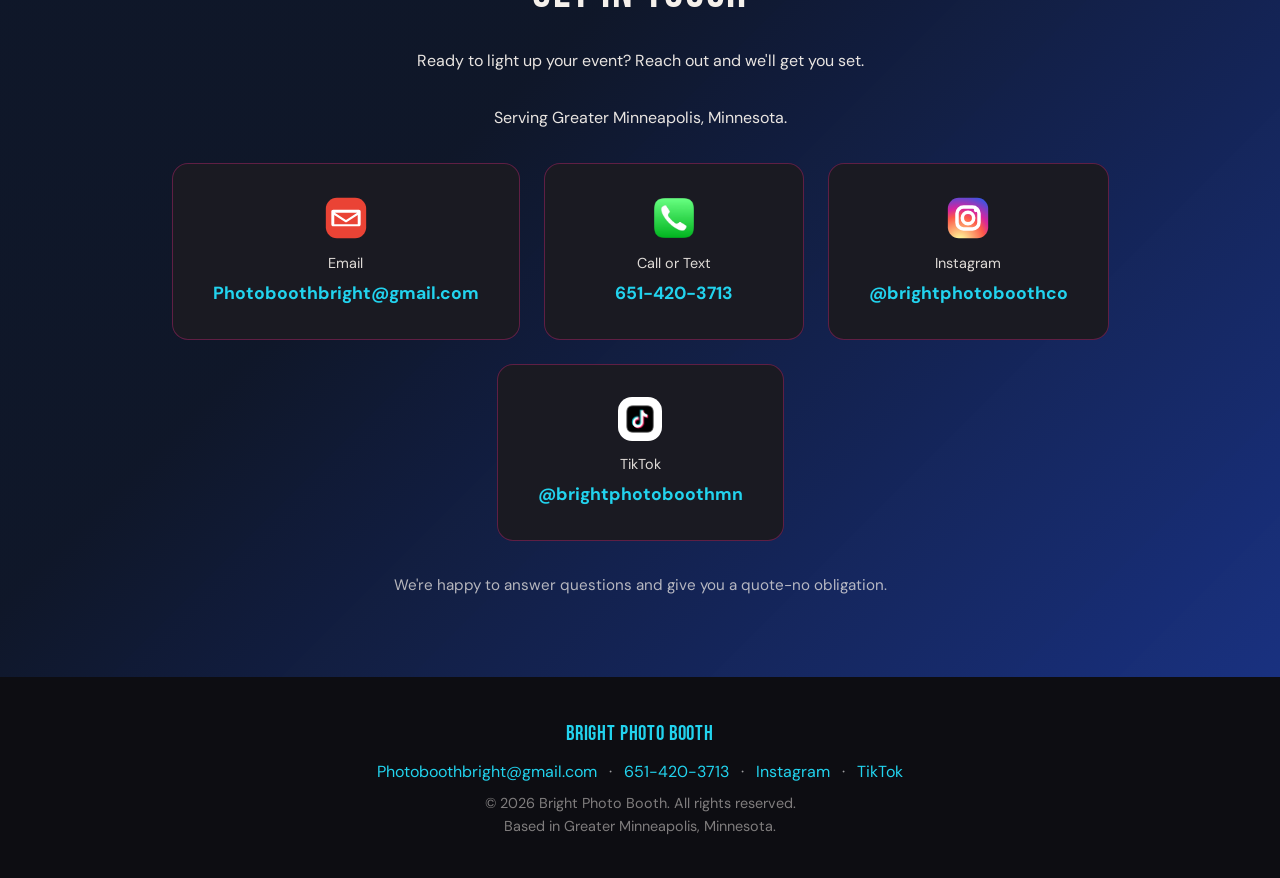
==== commit f9c61de9: "fix: icons" ====
--- a/index.html
+++ b/index.html
@@ -435,19 +435,18 @@
         <p class="contact-intro">Serving Greater Minneapolis, Minnesota.</p>
         <div class="contact-cards">
           <a href="mailto:Photoboothbright@gmail.com" class="contact-card">
-            <span class="contact-icon" aria-hidden="true">
+            <span class="contact-icon contact-icon--brand" aria-hidden="true">
               <svg viewBox="0 0 24 24" focusable="false">
-                <path d="M4 6.5A2.5 2.5 0 0 1 6.5 4h11A2.5 2.5 0 0 1 20 6.5v11A2.5 2.5 0 0 1 17.5 20h-11A2.5 2.5 0 0 1 4 17.5v-11Zm2.2-.5 5.6 4.2c.13.1.3.15.48.15s.35-.05.48-.15L18.4 6H6.2Zm12.8 2.4-5.1 3.8a2.2 2.2 0 0 1-2.6 0L6.2 8.4V17.5c0 .17.13.3.3.3h11c.17 0 .3-.13.3-.3V8.4Z"/>
+                <rect x="1" y="1" width="22" height="22" rx="6" fill="#ea4335" />
+                <path fill="#fff" d="M5 7.5h14c.55 0 1 .45 1 1v7c0 .55-.45 1-1 1H5c-.55 0-1-.45-1-1v-7c0-.55.45-1 1-1Zm.9 1.6 6.1 4 6.1-4H5.9Zm12.5 1.2-5.9 3.9a.9.9 0 0 1-1 0L5.6 10.3v5.1h12.8v-5.1Z" />
               </svg>
             </span>
             <span class="contact-label">Email</span>
             <span class="contact-value">Photoboothbright@gmail.com</span>
           </a>
           <a href="tel:+16514203713" class="contact-card">
-            <span class="contact-icon" aria-hidden="true">
-              <svg viewBox="0 0 24 24" focusable="false">
-                <path d="M7.2 3.6c.6-1 1.9-1.4 3-.9l.6.3c.8.4 1.2 1.3 1 2.2l-.6 2.4c-.2.7-.8 1.2-1.5 1.3l-1 .1c.6 1.4 1.5 2.7 2.6 3.8 1.1 1.1 2.4 2 3.8 2.6l.1-1c.1-.7.6-1.3 1.3-1.5l2.4-.6c.9-.2 1.8.2 2.2 1l.3.6c.5 1.1.1 2.4-.9 3-.8.5-1.7.9-2.6 1-1.1.2-2.3.1-3.4-.3-2.4-.8-4.9-2.5-7.1-4.7S3.9 9.6 3.1 7.2c-.4-1.1-.5-2.3-.3-3.4.1-.9.5-1.8 1-2.6Z"/>
-              </svg>
+            <span class="contact-icon contact-icon--brand" aria-hidden="true">
+              <img src="images/phone_icon.webp" alt="" loading="lazy" />
             </span>
             <span class="contact-label">Call or Text</span>
             <span class="contact-value">651-420-3713</span>
@@ -465,9 +464,9 @@
                   </radialGradient>
                 </defs>
                 <rect x="1" y="1" width="22" height="22" rx="6" fill="url(#igGrad)" />
-                <rect x="6" y="6" width="12" height="12" rx="3.5" fill="none" stroke="#fff" stroke-width="1.6" />
-                <circle cx="12" cy="12" r="3.2" fill="none" stroke="#fff" stroke-width="1.6" />
-                <circle cx="16.2" cy="7.8" r="1.05" fill="#fff" />
+                <rect x="6" y="6" width="12" height="12" rx="3.6" fill="none" stroke="#fff" stroke-width="1.9" />
+                <circle cx="12" cy="12" r="3.1" fill="none" stroke="#fff" stroke-width="1.9" />
+                <circle cx="16.3" cy="7.7" r="1.15" fill="#fff" />
               </svg>
             </span>
             <span class="contact-label">Instagram</span>
@@ -475,12 +474,7 @@
           </a>
           <a href="https://www.tiktok.com/@brightphotoboothmn?lang=en" class="contact-card" target="_blank" rel="noopener noreferrer">
             <span class="contact-icon contact-icon--brand" aria-hidden="true">
-              <svg viewBox="0 0 24 24" focusable="false">
-                <rect x="1" y="1" width="22" height="22" rx="6" fill="#fff" />
-                <path fill="#25f4ee" d="M15.9 3.5c.27 1.9 1.45 3.4 3.3 3.9.38.1.77.16 1.2.18v2.5c-1.55 0-3-.48-4.25-1.32v5.9a5.45 5.45 0 1 1-5.45-5.45c.28 0 .56.02.83.07v2.62a2.85 2.85 0 1 0 1.97 2.71V3.5h2.4Z" />
-                <path fill="#fe2c55" d="M17.1 3.5c.27 1.9 1.45 3.4 3.3 3.9.38.1.77.16 1.2.18v2.5c-1.55 0-3-.48-4.25-1.32v5.9a5.45 5.45 0 1 1-5.45-5.45c.28 0 .56.02.83.07v2.62a2.85 2.85 0 1 0 1.97 2.71V3.5h2.4Z" />
-                <path fill="#010101" d="M16.5 3.5c.27 1.9 1.45 3.4 3.3 3.9.38.1.77.16 1.2.18v2.5c-1.55 0-3-.48-4.25-1.32v5.9a5.45 5.45 0 1 1-5.45-5.45c.28 0 .56.02.83.07v2.62a2.85 2.85 0 1 0 1.97 2.71V3.5h2.4Z" />
-              </svg>
+              <img src="images/tiktok_icon.avif" alt="" loading="lazy" />
             </span>
             <span class="contact-label">TikTok</span>
             <span class="contact-value">@brightphotoboothmn</span>
--- a/styles.css
+++ b/styles.css
@@ -1286,6 +1286,13 @@
   fill: none;
 }
 
+.contact-icon--brand img {
+  width: 100%;
+  height: 100%;
+  object-fit: contain;
+  display: block;
+}
+
 .contact-label {
   font-size: 0.9rem;
   opacity: 0.9;
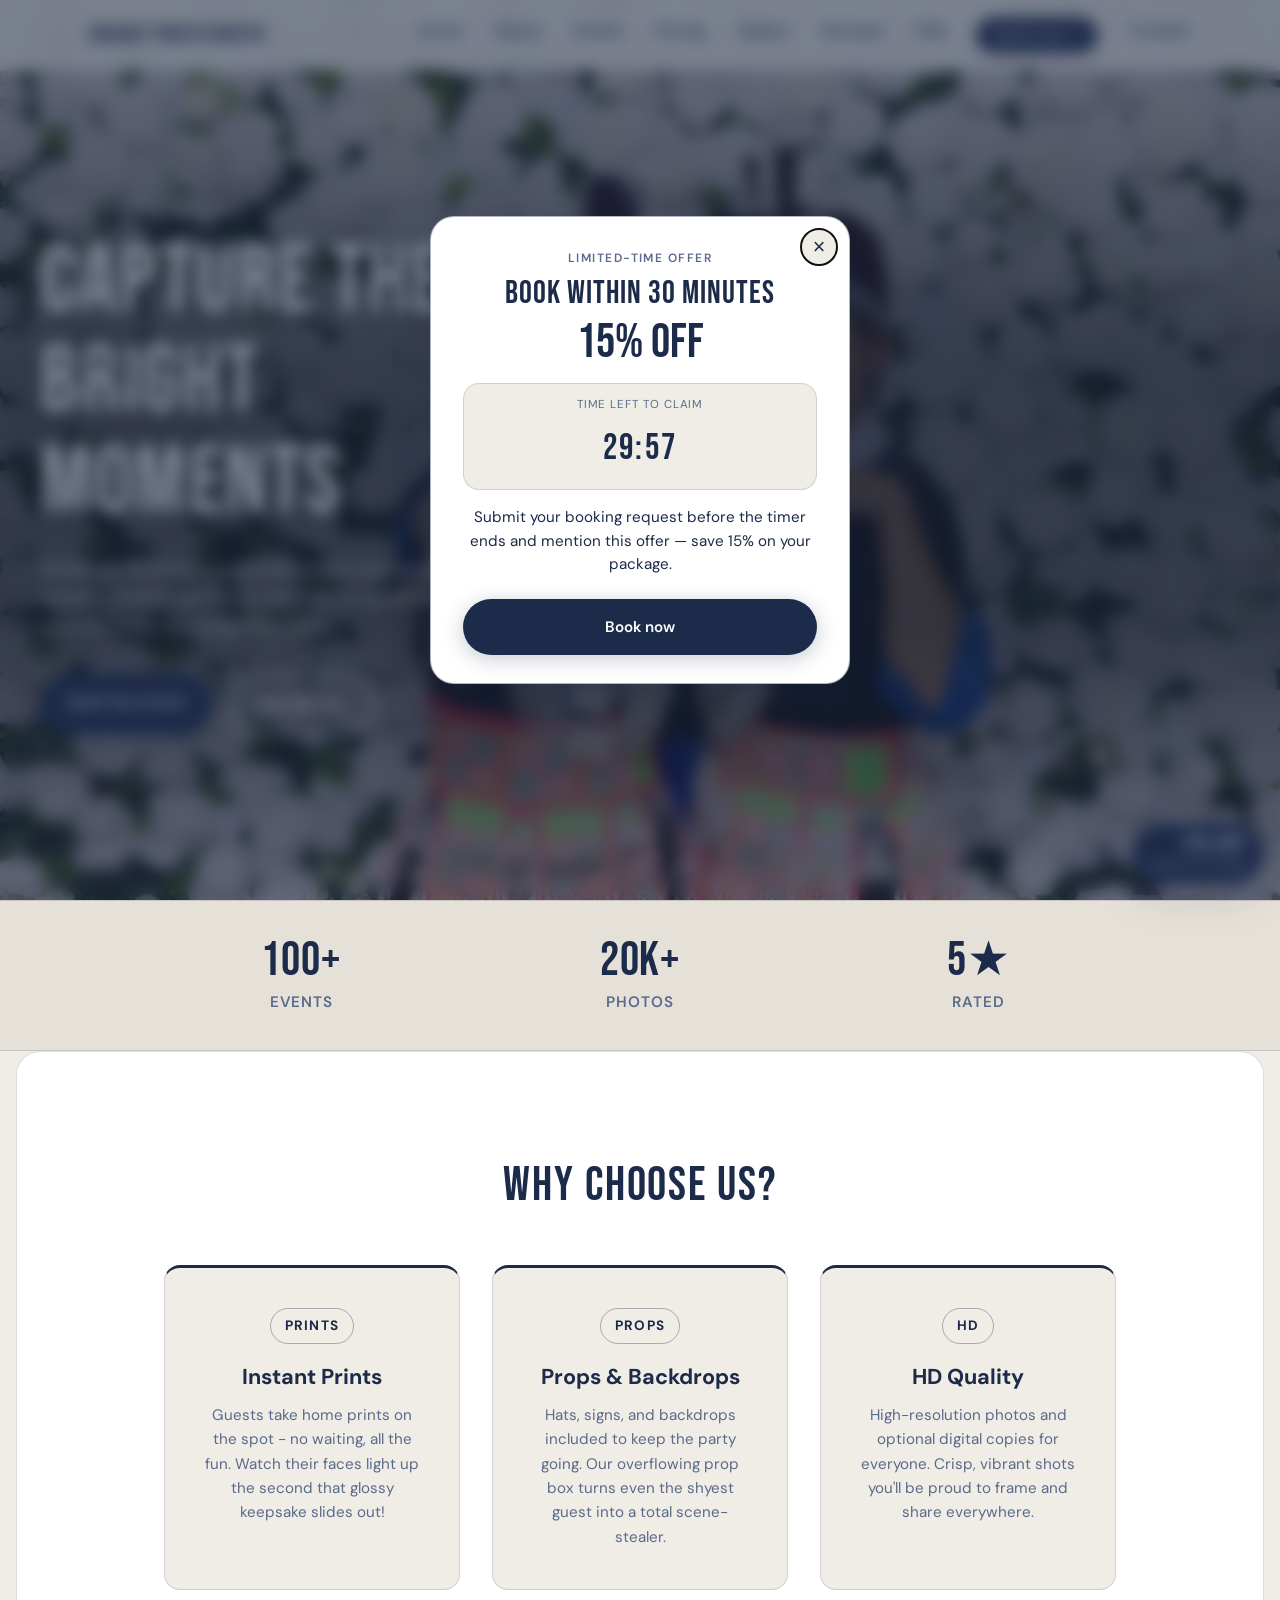
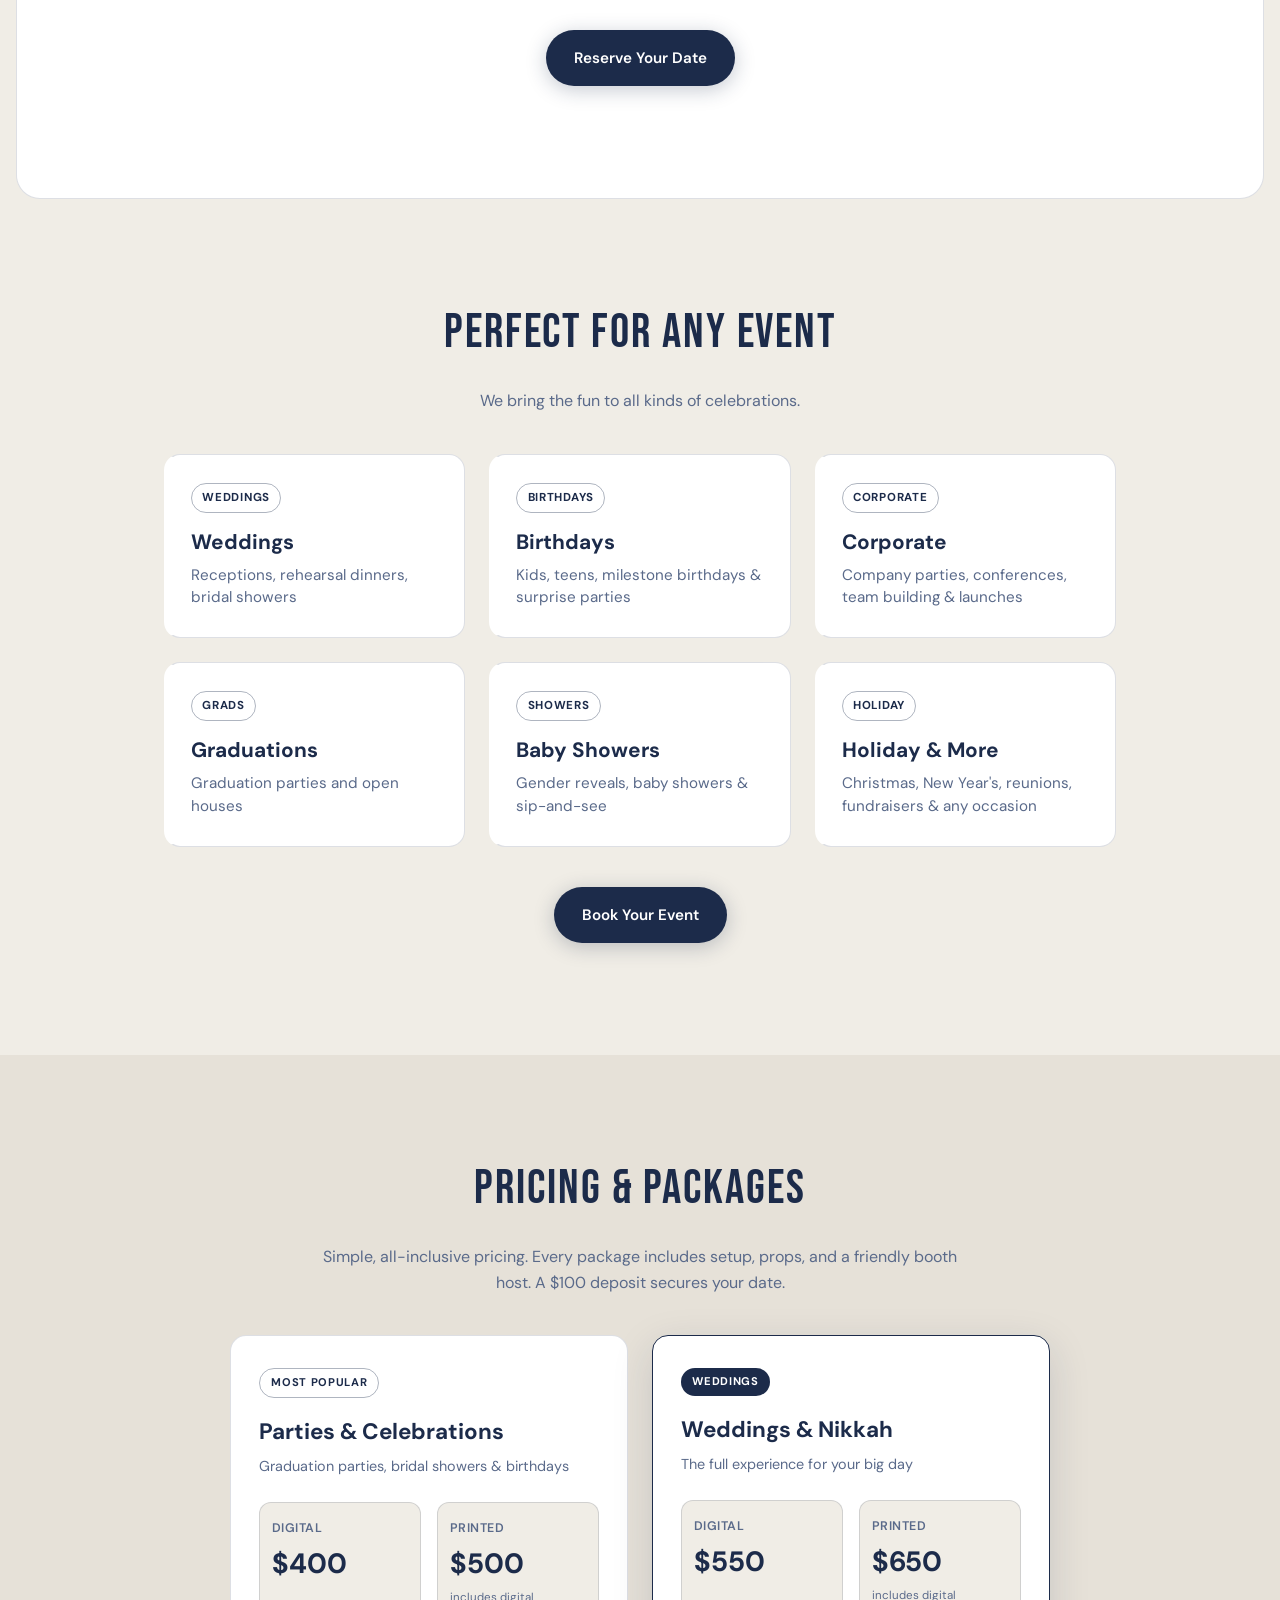
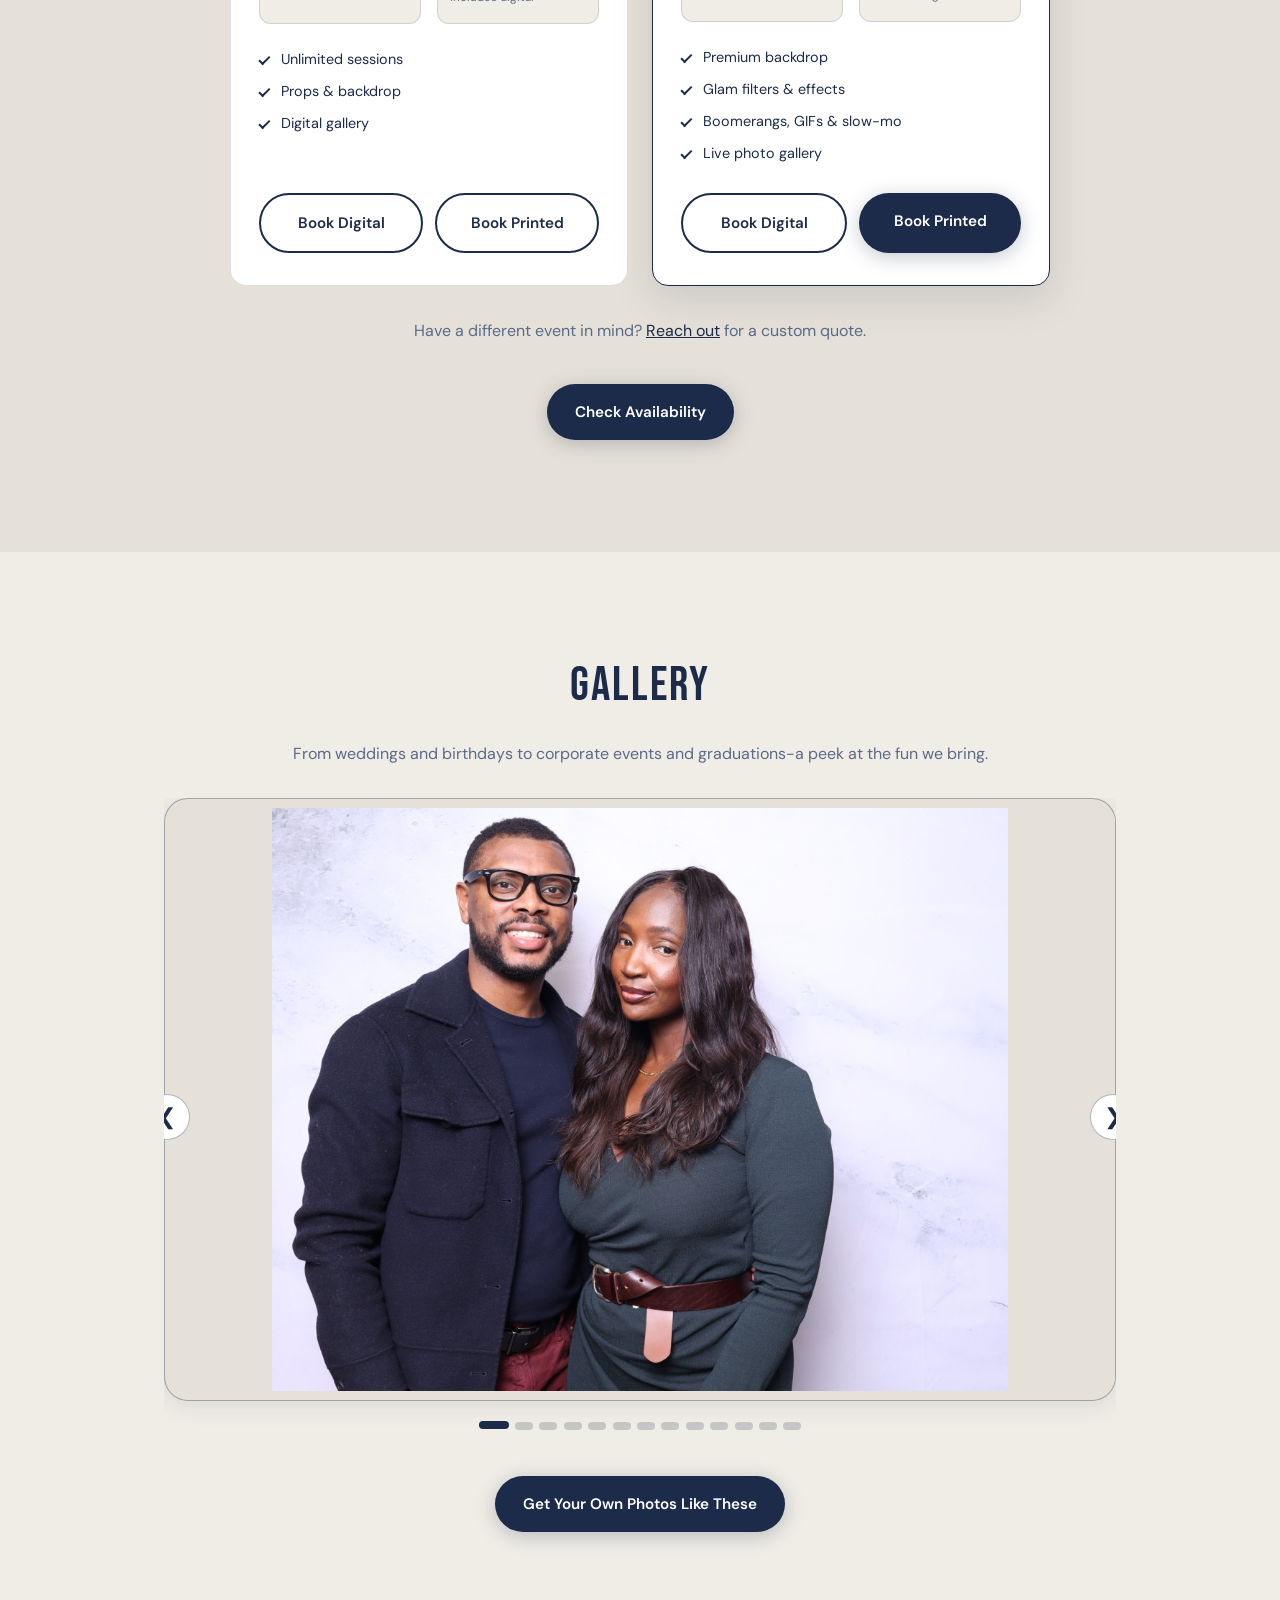
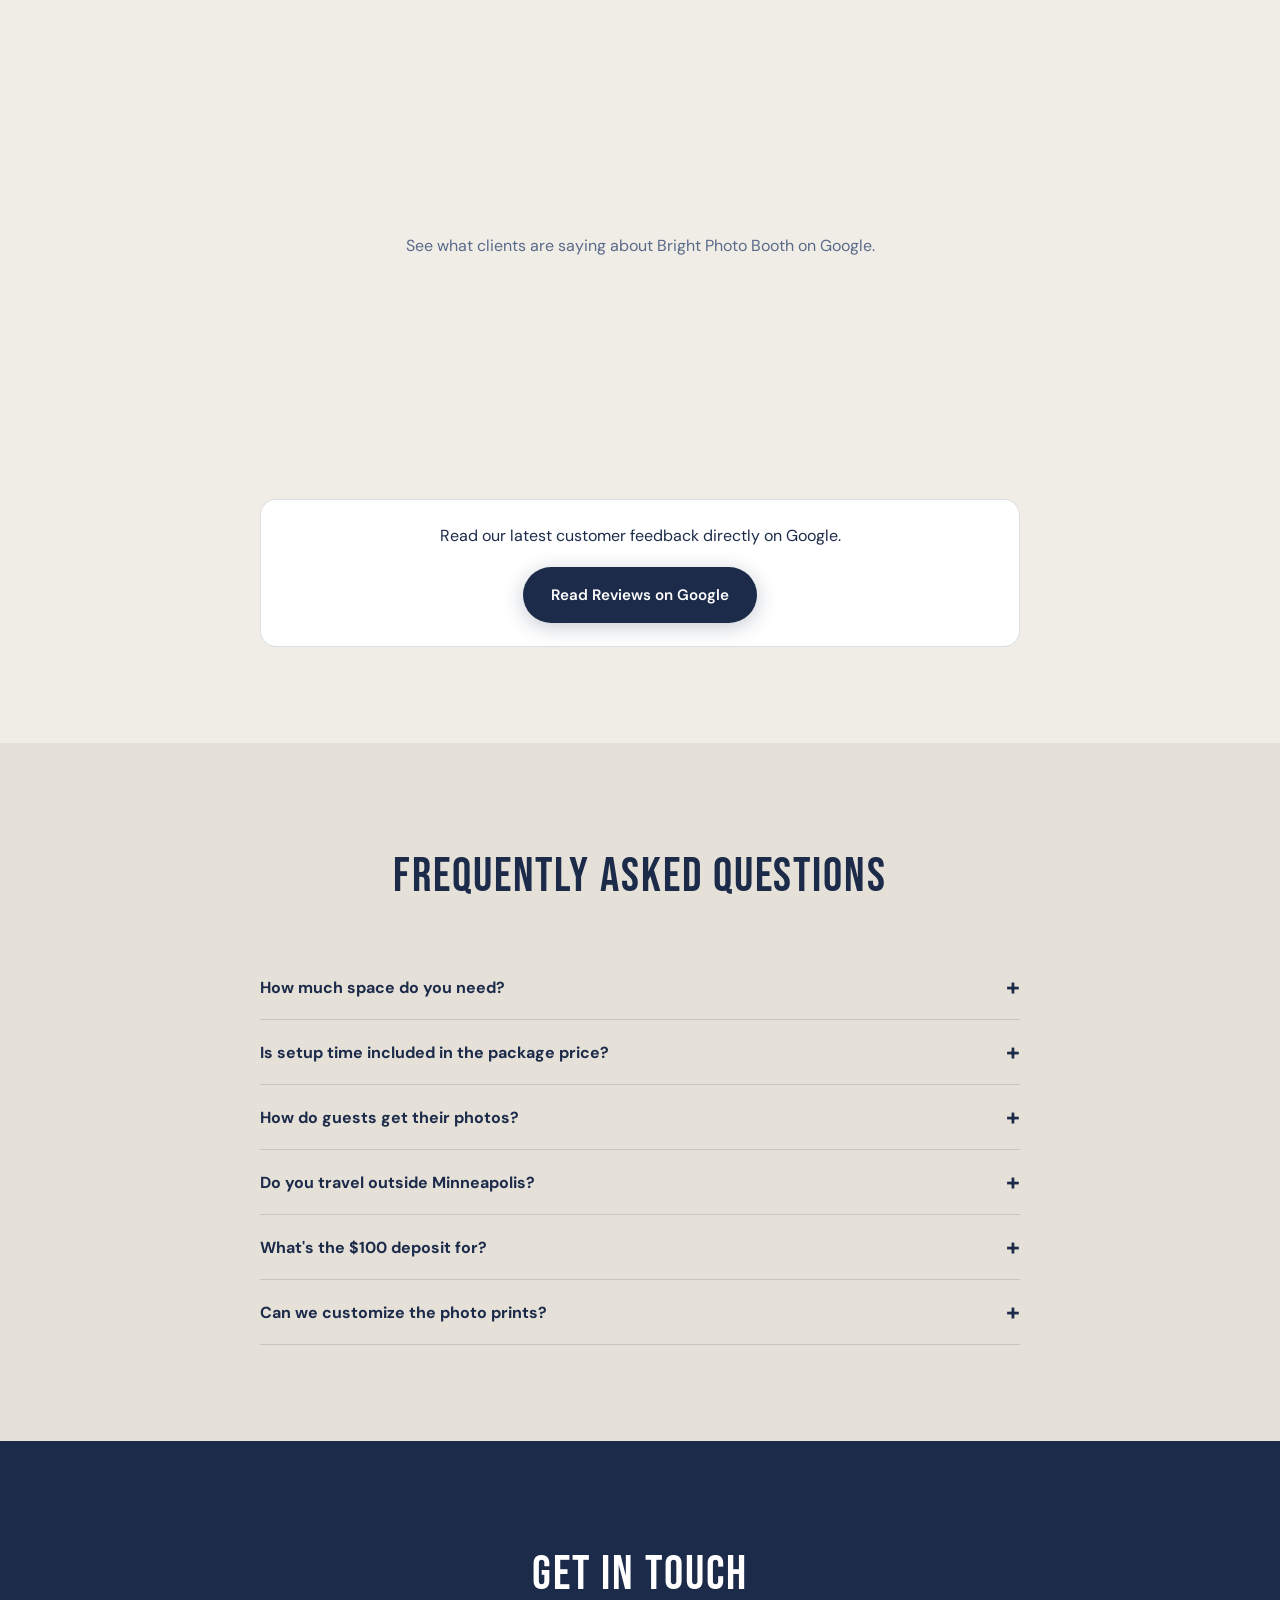
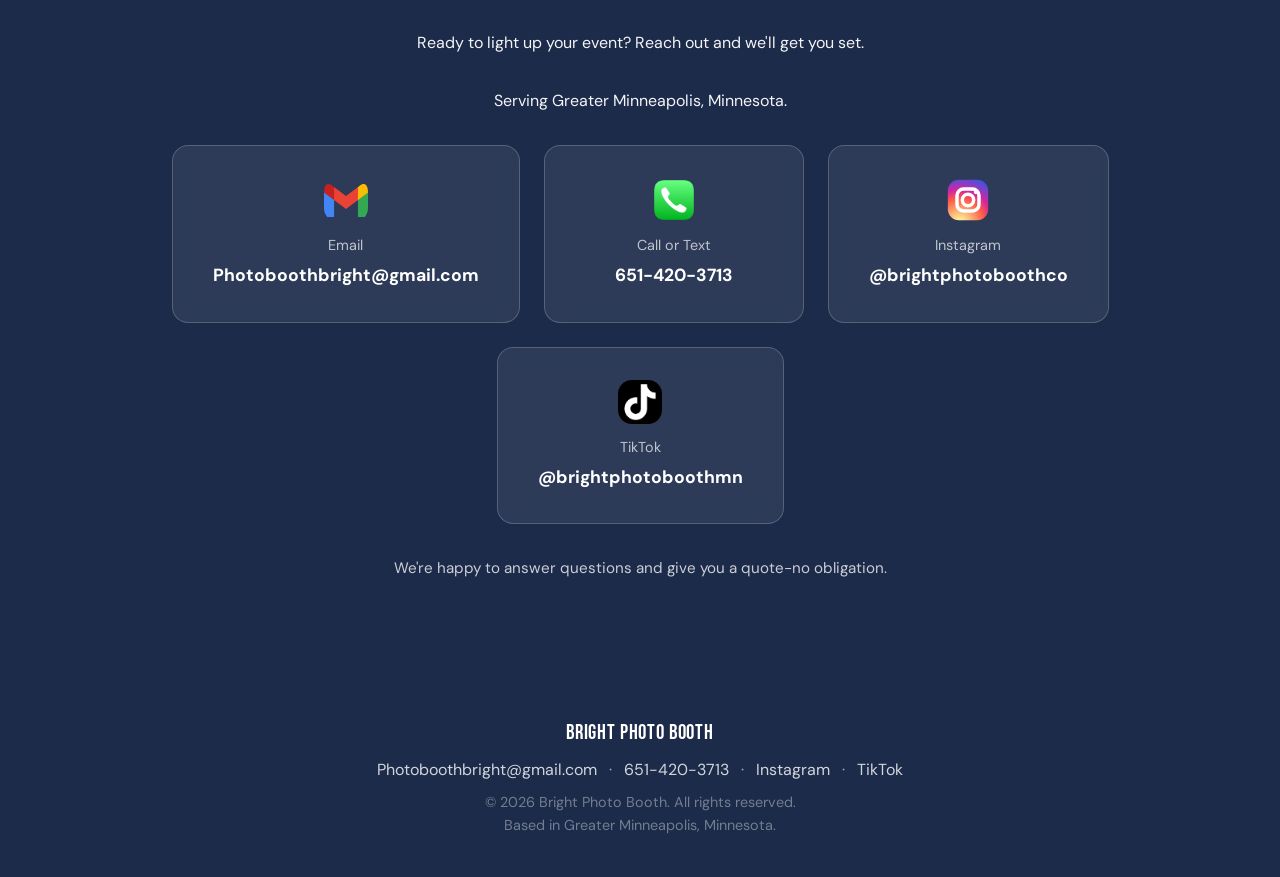
==== commit bc478c7e: "revamped overall color, added faq" ====
--- a/index.html
+++ b/index.html
@@ -48,6 +48,7 @@
         <li><a href="#pricing">Pricing</a></li>
         <li><a href="#gallery">Gallery</a></li>
         <li><a href="#reviews">Reviews</a></li>
+        <li><a href="#faq">FAQ</a></li>
         <li class="nav-book">
           <div class="book-dropdown" id="book-dropdown">
             <button
@@ -93,11 +94,7 @@
   <main>
     <section id="home" class="hero">
       <div class="hero-bg">
-        <div class="hero-gradient"></div>
-        <div class="hero-grid"></div>
-        <div class="hero-frame">
-          <img src="images/hero.jpg" alt="Photo booth fun" />
-        </div>
+        <div class="hero-overlay"></div>
       </div>
       <div class="hero-inner">
         <div class="hero-content">
@@ -116,74 +113,97 @@
       </div>
     </section>
 
+    <div class="stats-bar">
+      <div class="stats-inner">
+        <div class="stat">
+          <span class="stat-number">100+</span>
+          <span class="stat-label">Events</span>
+        </div>
+        <div class="stat">
+          <span class="stat-number">20k+</span>
+          <span class="stat-label">Photos</span>
+        </div>
+        <div class="stat">
+          <span class="stat-number">5&#9733;</span>
+          <span class="stat-label">Rated</span>
+        </div>
+      </div>
+    </div>
+
     <section id="about" class="about">
       <div class="container">
-        <h2>Why Choose Us?</h2>
+        <h2 class="reveal">Why Choose Us?</h2>
         <div class="features">
-          <article class="feature">
+          <article class="feature reveal">
             <div class="feature-icon">PRINTS</div>
             <h3>Instant Prints</h3>
-            <p>Guests take home prints on the spot - no waiting, all the fun.</p>
-          </article>
-          <article class="feature">
+            <p>Guests take home prints on the spot - no waiting, all the fun. Watch their faces light up the second that glossy keepsake slides out!</p>
+          </article>
+          <article class="feature reveal">
             <div class="feature-icon">PROPS</div>
             <h3>Props & Backdrops</h3>
-            <p>Hats, signs, and backdrops included to keep the party going.</p>
-          </article>
-          <article class="feature">
+            <p>Hats, signs, and backdrops included to keep the party going. Our overflowing prop box turns even the shyest guest into a total scene-stealer.</p>
+          </article>
+          <article class="feature reveal">
             <div class="feature-icon">HD</div>
             <h3>HD Quality</h3>
-            <p>High-resolution photos and optional digital copies for everyone.</p>
-          </article>
+            <p>High-resolution photos and optional digital copies for everyone. Crisp, vibrant shots you'll be proud to frame and share everywhere.</p>
+          </article>
+        </div>
+        <div class="section-cta">
+          <a href="#booking" class="cta cta-primary">Reserve Your Date</a>
         </div>
       </div>
     </section>
 
     <section id="events" class="events">
       <div class="container">
-        <h2>Perfect For Any Event</h2>
+        <h2 class="reveal">Perfect For Any Event</h2>
         <p class="events-intro">We bring the fun to all kinds of celebrations.</p>
         <div class="events-grid">
-          <div class="event-card">
+          <div class="event-card reveal">
             <span class="event-icon">WEDDINGS</span>
             <h3>Weddings</h3>
             <p>Receptions, rehearsal dinners, bridal showers</p>
           </div>
-          <div class="event-card">
+          <div class="event-card reveal">
             <span class="event-icon">BIRTHDAYS</span>
             <h3>Birthdays</h3>
             <p>Kids, teens, milestone birthdays & surprise parties</p>
           </div>
-          <div class="event-card">
+          <div class="event-card reveal">
             <span class="event-icon">CORPORATE</span>
             <h3>Corporate</h3>
             <p>Company parties, conferences, team building & launches</p>
           </div>
-          <div class="event-card">
+          <div class="event-card reveal">
             <span class="event-icon">GRADS</span>
             <h3>Graduations</h3>
             <p>Graduation parties and open houses</p>
           </div>
-          <div class="event-card">
+          <div class="event-card reveal">
             <span class="event-icon">SHOWERS</span>
             <h3>Baby Showers</h3>
             <p>Gender reveals, baby showers & sip-and-see</p>
           </div>
-          <div class="event-card">
+          <div class="event-card reveal">
             <span class="event-icon">HOLIDAY</span>
             <h3>Holiday & More</h3>
             <p>Christmas, New Year's, reunions, fundraisers & any occasion</p>
           </div>
         </div>
+        <div class="section-cta">
+          <a href="#booking" class="cta cta-primary">Book Your Event</a>
+        </div>
       </div>
     </section>
 
     <section id="pricing" class="pricing">
       <div class="container">
-        <h2>Pricing & Packages</h2>
+        <h2 class="reveal">Pricing & Packages</h2>
         <p class="pricing-intro">Simple, all-inclusive pricing. Every package includes setup, props, and a friendly booth host. A $100 deposit secures your date.</p>
         <div class="pricing-grid">
-          <article class="pricing-card">
+          <article class="pricing-card reveal">
             <span class="pricing-tag">Most Popular</span>
             <h3>Parties & Celebrations</h3>
             <p class="pricing-card-desc">Graduation parties, bridal showers & birthdays</p>
@@ -208,7 +228,7 @@
               <a href="#booking" class="cta cta-secondary pricing-cta" data-prefill-package="Parties &amp; Celebrations — Printed ($500)">Book Printed</a>
             </div>
           </article>
-          <article class="pricing-card pricing-card--feature">
+          <article class="pricing-card pricing-card--feature reveal">
             <span class="pricing-tag pricing-tag--feature">Weddings</span>
             <h3>Weddings & Nikkah</h3>
             <p class="pricing-card-desc">The full experience for your big day</p>
@@ -236,14 +256,17 @@
           </article>
         </div>
         <p class="pricing-fine">Have a different event in mind? <a href="#contact">Reach out</a> for a custom quote.</p>
+        <div class="section-cta">
+          <a href="#booking" class="cta cta-primary">Check Availability</a>
+        </div>
       </div>
     </section>
 
     <section id="gallery" class="gallery">
       <div class="container">
-        <h2>Gallery</h2>
+        <h2 class="reveal">Gallery</h2>
         <p class="gallery-intro">From weddings and birthdays to corporate events and graduations-a peek at the fun we bring.</p>
-        <div class="carousel" aria-label="Photo gallery carousel">
+        <div class="carousel reveal" aria-label="Photo gallery carousel">
           <button class="carousel-btn prev" type="button" aria-label="Previous photo">&#10094;</button>
           <div class="carousel-track-wrapper">
             <div class="carousel-track">
@@ -265,12 +288,15 @@
           <button class="carousel-btn next" type="button" aria-label="Next photo">&#10095;</button>
           <div class="carousel-dots" role="tablist" aria-label="Choose gallery image"></div>
         </div>
+        <div class="section-cta">
+          <a href="#booking" class="cta cta-primary">Get Your Own Photos Like These</a>
+        </div>
       </div>
     </section>
 
     <section id="booking" class="booking" hidden>
       <div class="container">
-        <h2>Bright Photo Booth Booking Information</h2>
+        <h2 class="reveal">Bright Photo Booth Booking Information</h2>
         <p class="booking-intro">
           Thank you for your interest in booking our photo booth! We are excited to help you capture unforgettable memories at your event.
           Please fill out the form below with as much detail as possible so we can better understand your needs and provide you with the best experience.
@@ -287,7 +313,7 @@
         <p class="booking-required-note"><span>*</span> Indicates required question</p>
 
         <form
-          class="booking-form"
+          class="booking-form reveal"
           action=""
           method="post"
           data-primary-endpoint="https://formspree.io/f/xldbveby"
@@ -345,28 +371,6 @@
           <label for="booking-event-date">Date of event <span>*</span></label>
           <input id="booking-event-date" name="event_date" type="date" required />
 
-          <label>Event Start Time <span>*</span></label>
-          <div class="simple-time-group">
-            <input type="text" name="start_hour" inputmode="numeric" maxlength="2" placeholder="HH" aria-label="Start hour" required />
-            <span class="time-colon">:</span>
-            <input type="text" name="start_minute" inputmode="numeric" maxlength="2" placeholder="MM" aria-label="Start minute" required />
-            <select name="start_ampm" aria-label="Start AM or PM" required>
-              <option value="AM">AM</option>
-              <option value="PM">PM</option>
-            </select>
-          </div>
-
-          <label>Event End Time <span>*</span></label>
-          <div class="simple-time-group">
-            <input type="text" name="end_hour" inputmode="numeric" maxlength="2" placeholder="HH" aria-label="End hour" required />
-            <span class="time-colon">:</span>
-            <input type="text" name="end_minute" inputmode="numeric" maxlength="2" placeholder="MM" aria-label="End minute" required />
-            <select name="end_ampm" aria-label="End AM or PM" required>
-              <option value="AM">AM</option>
-              <option value="PM">PM</option>
-            </select>
-          </div>
-
           <label for="booking-location">Event Venue / Location (Full Address) <span>*</span></label>
           <input id="booking-location" name="location" type="text" required />
 
@@ -393,26 +397,26 @@
 
     <section id="reviews" class="reviews">
       <div class="container">
-        <h2>Google Reviews</h2>
+        <h2 class="reveal">Google Reviews</h2>
         <p class="reviews-intro">See what clients are saying about Bright Photo Booth on Google.</p>
         <div class="reviews-grid">
-          <article class="review-card">
+          <article class="review-card reveal">
             <p class="review-stars">&#9733;&#9733;&#9733;&#9733;&#9733;</p>
             <p class="review-text">"Bright Photo Booth was the best part of our reception. The setup looked amazing and our guests could not stop taking photos."</p>
             <p class="review-author">- Amina H.</p>
           </article>
-          <article class="review-card">
+          <article class="review-card reveal">
             <p class="review-stars">&#9733;&#9733;&#9733;&#9733;&#9733;</p>
             <p class="review-text">"Professional, on time, and super fun. We loved the quality of the prints and the digital gallery was a huge bonus."</p>
             <p class="review-author">- Marcus T.</p>
           </article>
-          <article class="review-card">
+          <article class="review-card reveal">
             <p class="review-stars">&#9733;&#9733;&#9733;&#9733;&#9733;</p>
             <p class="review-text">"Everything was smooth from booking to event day. The booth host was friendly and helped everyone get great shots."</p>
             <p class="review-author">- Sofia R.</p>
           </article>
         </div>
-        <div class="reviews-panel">
+        <div class="reviews-panel reveal">
           <p class="reviews-note">
             Read our latest customer feedback directly on Google.
           </p>
@@ -428,30 +432,89 @@
       </div>
     </section>
 
+    <section id="faq" class="faq">
+      <div class="container">
+        <h2 class="reveal">Frequently Asked Questions</h2>
+        <div class="faq-list">
+          <div class="faq-item reveal">
+            <button class="faq-question" type="button" aria-expanded="false">
+              <span>How much space do you need?</span>
+              <span class="faq-icon" aria-hidden="true">+</span>
+            </button>
+            <div class="faq-answer">
+              <p>We need at least a 10×10 ft area with access to a power outlet and level ground.</p>
+            </div>
+          </div>
+          <div class="faq-item reveal">
+            <button class="faq-question" type="button" aria-expanded="false">
+              <span>Is setup time included in the package price?</span>
+              <span class="faq-icon" aria-hidden="true">+</span>
+            </button>
+            <div class="faq-answer">
+              <p>Yes! We arrive 1 hour early to set up at no extra charge. Your package time is all active booth time.</p>
+            </div>
+          </div>
+          <div class="faq-item reveal">
+            <button class="faq-question" type="button" aria-expanded="false">
+              <span>How do guests get their photos?</span>
+              <span class="faq-icon" aria-hidden="true">+</span>
+            </button>
+            <div class="faq-answer">
+              <p>Printed photos are handed out on the spot. Digital photos are texted or emailed instantly and collected in a private online gallery shared after the event.</p>
+            </div>
+          </div>
+          <div class="faq-item reveal">
+            <button class="faq-question" type="button" aria-expanded="false">
+              <span>Do you travel outside Minneapolis?</span>
+              <span class="faq-icon" aria-hidden="true">+</span>
+            </button>
+            <div class="faq-answer">
+              <p>We serve the Greater Minneapolis area. Reach out for events further out — travel fees may apply.</p>
+            </div>
+          </div>
+          <div class="faq-item reveal">
+            <button class="faq-question" type="button" aria-expanded="false">
+              <span>What's the $100 deposit for?</span>
+              <span class="faq-icon" aria-hidden="true">+</span>
+            </button>
+            <div class="faq-answer">
+              <p>The deposit secures your date on our calendar. It goes toward your total package price.</p>
+            </div>
+          </div>
+          <div class="faq-item reveal">
+            <button class="faq-question" type="button" aria-expanded="false">
+              <span>Can we customize the photo prints?</span>
+              <span class="faq-icon" aria-hidden="true">+</span>
+            </button>
+            <div class="faq-answer">
+              <p>Absolutely — we offer custom print layouts, overlays, and branding to match your event theme.</p>
+            </div>
+          </div>
+        </div>
+      </div>
+    </section>
+
     <section id="contact" class="contact">
       <div class="container">
-        <h2>Get In Touch</h2>
+        <h2 class="reveal">Get In Touch</h2>
         <p class="contact-intro">Ready to light up your event? Reach out and we'll get you set.</p>
         <p class="contact-intro">Serving Greater Minneapolis, Minnesota.</p>
         <div class="contact-cards">
-          <a href="mailto:Photoboothbright@gmail.com" class="contact-card">
+          <a href="mailto:Photoboothbright@gmail.com" class="contact-card reveal">
             <span class="contact-icon contact-icon--brand" aria-hidden="true">
-              <svg viewBox="0 0 24 24" focusable="false">
-                <rect x="1" y="1" width="22" height="22" rx="6" fill="#ea4335" />
-                <path fill="#fff" d="M5 7.5h14c.55 0 1 .45 1 1v7c0 .55-.45 1-1 1H5c-.55 0-1-.45-1-1v-7c0-.55.45-1 1-1Zm.9 1.6 6.1 4 6.1-4H5.9Zm12.5 1.2-5.9 3.9a.9.9 0 0 1-1 0L5.6 10.3v5.1h12.8v-5.1Z" />
-              </svg>
+              <img src="images/Gmail_icon_(2020).svg.webp" alt="" loading="lazy" />
             </span>
             <span class="contact-label">Email</span>
             <span class="contact-value">Photoboothbright@gmail.com</span>
           </a>
-          <a href="tel:+16514203713" class="contact-card">
+          <a href="tel:+16514203713" class="contact-card reveal">
             <span class="contact-icon contact-icon--brand" aria-hidden="true">
               <img src="images/phone_icon.webp" alt="" loading="lazy" />
             </span>
             <span class="contact-label">Call or Text</span>
             <span class="contact-value">651-420-3713</span>
           </a>
-          <a href="https://www.instagram.com/brightphotoboothco/" class="contact-card" target="_blank" rel="noopener noreferrer">
+          <a href="https://www.instagram.com/brightphotoboothco/" class="contact-card reveal" target="_blank" rel="noopener noreferrer">
             <span class="contact-icon contact-icon--brand" aria-hidden="true">
               <svg viewBox="0 0 24 24" focusable="false">
                 <defs>
@@ -472,9 +535,9 @@
             <span class="contact-label">Instagram</span>
             <span class="contact-value">@brightphotoboothco</span>
           </a>
-          <a href="https://www.tiktok.com/@brightphotoboothmn?lang=en" class="contact-card" target="_blank" rel="noopener noreferrer">
+          <a href="https://www.tiktok.com/@brightphotoboothmn?lang=en" class="contact-card reveal" target="_blank" rel="noopener noreferrer">
             <span class="contact-icon contact-icon--brand" aria-hidden="true">
-              <img src="images/tiktok_icon.avif" alt="" loading="lazy" />
+              <img src="images/tiktok_icon.png" alt="" loading="lazy" />
             </span>
             <span class="contact-label">TikTok</span>
             <span class="contact-value">@brightphotoboothmn</span>
--- a/styles.css
+++ b/styles.css
@@ -1,19 +1,27 @@
-/* Bright Photo Booth - Dark theme with neon accents */
+/* Bright Photo Booth - Light theme (cream, navy, white) */
 :root {
-  --neon-pink: #2563eb;
-  --neon-cyan: #22d3ee;
-  --neon-purple: #1e3a8a;
-  --cream: #f5f0eb;
-  --white: #ffffff;
-  --dark: #0d0d12;
-  --dark-soft: #1a1a22;
-  --dark-muted: #2a2a35;
-  --radius: 16px;
-  --radius-lg: 24px;
-  --shadow: 0 20px 50px rgba(0, 0, 0, 0.35);
-  --glow-pink: 0 0 40px rgba(37, 99, 235, 0.5);
-  --glow-cyan: 0 0 40px rgba(0, 245, 255, 0.3);
-  --transition: 0.3s ease;
+  --navy:        #1C2B4A;   /* primary — deep navy, headlines & buttons */
+  --navy-light:  #2E4270;   /* hover states */
+  --cream:       #F0EDE6;   /* page background */
+  --cream-dark:  #E6E1D8;   /* section alternates, card backgrounds */
+  --white:       #FFFFFF;   /* card surfaces */
+  --text:        #1C2B4A;   /* body text */
+  --text-muted:  #5A6A8A;   /* secondary text */
+  --border:      rgba(28, 43, 74, 0.15);
+  --border-strong: rgba(28, 43, 74, 0.35);
+  --radius:      16px;
+  --radius-lg:   24px;
+  --shadow:      0 4px 24px rgba(28, 43, 74, 0.1);
+  --shadow-lg:   0 12px 40px rgba(28, 43, 74, 0.15);
+  --transition:  0.3s ease;
+
+  /* Keep these mapped so existing references don't break */
+  --neon-pink:   #1C2B4A;
+  --neon-cyan:   #2E4270;
+  --neon-purple: #1C2B4A;
+  --dark:        #F0EDE6;
+  --dark-soft:   #E6E1D8;
+  --dark-muted:  #FFFFFF;
 }
 
 *,
@@ -30,8 +38,8 @@
 
 body {
   font-family: 'DM Sans', sans-serif;
-  background: var(--dark);
-  color: var(--cream);
+  background: var(--cream);
+  color: var(--text);
   line-height: 1.6;
   overflow-x: hidden;
 }
@@ -45,9 +53,9 @@
   z-index: 100;
   padding: 1rem 1.5rem;
   overflow: visible;
-  background: rgba(13, 13, 18, 0.85);
+  background: rgba(240, 237, 230, 0.92);
   backdrop-filter: blur(14px);
-  border-bottom: 1px solid rgba(255, 255, 255, 0.06);
+  border-bottom: 1px solid var(--border);
 }
 
 .nav {
@@ -63,12 +71,12 @@
   font-weight: 400;
   font-size: 1.5rem;
   letter-spacing: 0.04em;
-  color: var(--cream);
+  color: var(--navy);
   text-decoration: none;
 }
 
 .logo-highlight {
-  color: var(--neon-cyan);
+  color: var(--navy);
 }
 
 .nav-links {
@@ -80,12 +88,12 @@
 .nav-links a {
   text-decoration: none;
   font-weight: 500;
-  color: rgba(245, 240, 235, 0.85);
+  color: var(--text);
   transition: color var(--transition);
 }
 
 .nav-links a:hover {
-  color: var(--neon-cyan);
+  color: var(--navy-light);
 }
 
 .nav-toggle {
@@ -101,7 +109,7 @@
 .nav-toggle span {
   width: 24px;
   height: 3px;
-  background: var(--cream);
+  background: var(--navy);
   border-radius: 2px;
   transition: var(--transition);
 }
@@ -126,22 +134,23 @@
   font-weight: 600;
   font-size: 0.88rem;
   letter-spacing: 0.02em;
-  color: var(--white);
-  background: linear-gradient(135deg, var(--neon-pink), var(--neon-purple));
+  color: white;
+  background: var(--navy);
   border: none;
   border-radius: 50px;
   cursor: pointer;
-  box-shadow: 0 4px 18px rgba(37, 99, 235, 0.38);
-  transition: transform var(--transition), box-shadow var(--transition);
+  box-shadow: 0 4px 18px rgba(28, 43, 74, 0.25);
+  transition: transform var(--transition), box-shadow var(--transition), background var(--transition);
 }
 
 .book-dropdown__trigger:hover {
   transform: translateY(-1px);
-  box-shadow: var(--glow-pink);
+  background: var(--navy-light);
+  box-shadow: var(--shadow-lg);
 }
 
 .book-dropdown__trigger:focus-visible {
-  outline: 2px solid var(--neon-cyan);
+  outline: 2px solid var(--navy);
   outline-offset: 3px;
 }
 
@@ -149,8 +158,8 @@
   display: block;
   width: 0.45rem;
   height: 0.45rem;
-  border-right: 2px solid rgba(255, 255, 255, 0.95);
-  border-bottom: 2px solid rgba(255, 255, 255, 0.95);
+  border-right: 2px solid white;
+  border-bottom: 2px solid white;
   transform: rotate(45deg) translateY(-2px);
   transition: transform 0.35s cubic-bezier(0.4, 0, 0.2, 1);
 }
@@ -177,7 +186,7 @@
     left: auto;
     width: min(340px, calc(100vw - 2rem));
     z-index: 110;
-    filter: drop-shadow(0 24px 40px rgba(0, 0, 0, 0.45));
+    filter: drop-shadow(0 24px 40px rgba(28, 43, 74, 0.18));
     transform-origin: top right;
     opacity: 0;
     pointer-events: none;
@@ -196,8 +205,8 @@
   overflow: hidden;
   min-height: 0;
   padding: 1.35rem 1.4rem 1.25rem;
-  background: linear-gradient(165deg, var(--dark-soft) 0%, #12121c 100%);
-  border: 1px solid rgba(34, 211, 238, 0.22);
+  background: white;
+  border: 1px solid var(--border-strong);
   border-radius: var(--radius-lg);
   text-align: left;
 }
@@ -207,7 +216,7 @@
   font-weight: 600;
   letter-spacing: 0.14em;
   text-transform: uppercase;
-  color: var(--neon-cyan);
+  color: var(--text-muted);
   margin-bottom: 0.35rem;
 }
 
@@ -215,7 +224,7 @@
   font-family: 'Bebas Neue', sans-serif;
   font-size: 1.65rem;
   letter-spacing: 0.04em;
-  color: var(--cream);
+  color: var(--navy);
   line-height: 1.1;
   margin-bottom: 1rem;
 }
@@ -228,16 +237,17 @@
   font-size: 0.92rem;
   text-align: center;
   text-decoration: none;
-  color: var(--white);
-  background: linear-gradient(135deg, var(--neon-pink), var(--neon-purple));
+  color: white;
+  background: var(--navy);
   border-radius: 50px;
-  box-shadow: 0 6px 24px rgba(37, 99, 235, 0.35);
-  transition: transform var(--transition), box-shadow var(--transition);
+  box-shadow: var(--shadow);
+  transition: transform var(--transition), box-shadow var(--transition), background var(--transition);
 }
 
 .book-dropdown__cta:hover {
   transform: translateY(-2px);
-  box-shadow: var(--glow-pink);
+  background: var(--navy-light);
+  box-shadow: var(--shadow-lg);
 }
 
 .book-dropdown__divider {
@@ -246,8 +256,8 @@
   background: linear-gradient(
     90deg,
     transparent,
-    rgba(255, 255, 255, 0.12) 20%,
-    rgba(255, 255, 255, 0.12) 80%,
+    rgba(28, 43, 74, 0.15) 20%,
+    rgba(28, 43, 74, 0.15) 80%,
     transparent
   );
 }
@@ -266,24 +276,24 @@
   font-size: 0.82rem;
   font-weight: 600;
   text-decoration: none;
-  color: rgba(245, 240, 235, 0.92);
-  background: rgba(255, 255, 255, 0.05);
-  border: 1px solid rgba(255, 255, 255, 0.08);
+  color: var(--text);
+  background: var(--cream);
+  border: 1px solid var(--border);
   border-radius: var(--radius);
   transition: border-color var(--transition), color var(--transition), background var(--transition);
 }
 
 .book-dropdown__mini:hover {
-  color: var(--neon-cyan);
-  border-color: rgba(34, 211, 238, 0.35);
-  background: rgba(34, 211, 238, 0.06);
+  color: var(--navy);
+  border-color: var(--border-strong);
+  background: var(--cream);
 }
 
 .book-dropdown__fine {
   margin-top: 1rem;
   font-size: 0.78rem;
   line-height: 1.45;
-  color: rgba(245, 240, 235, 0.55);
+  color: var(--text-muted);
 }
 
 /* Hero */
@@ -294,6 +304,7 @@
   justify-content: center;
   padding: 6rem 1.5rem 4rem;
   position: relative;
+  background: var(--cream);
 }
 
 .hero-bg {
@@ -301,22 +312,36 @@
   inset: 0;
   overflow: hidden;
   pointer-events: none;
-}
-
-.hero-gradient {
+  background: url('images/hero.jpg') center / cover no-repeat;
+}
+
+.hero-overlay {
   position: absolute;
   inset: 0;
-  background:
-    radial-gradient(ellipse 80% 50% at 70% 50%, rgba(37, 99, 235, 0.25) 0%, transparent 55%),
-    radial-gradient(ellipse 60% 40% at 20% 80%, rgba(0, 245, 255, 0.08) 0%, transparent 50%),
-    var(--dark);
+  background: linear-gradient(
+    to bottom,
+    rgba(0, 0, 0, 0.15) 0%,
+    rgba(0, 0, 0, 0.65) 40%,
+    rgba(0, 0, 0, 0.65) 70%,
+    rgba(0, 0, 0, 0.2) 100%
+  );
+}
+
+.hero-gradient {
+  background: linear-gradient(
+    to bottom,
+    rgba(0, 0, 0, 0.15) 0%,
+    rgba(0, 0, 0, 0.65) 40%,
+    rgba(0, 0, 0, 0.65) 70%,
+    rgba(0, 0, 0, 0.2) 100%
+  );
 }
 
 .hero-grid {
   position: absolute;
   inset: 0;
-  background-image: linear-gradient(rgba(255,255,255,0.03) 1px, transparent 1px),
-    linear-gradient(90deg, rgba(255,255,255,0.03) 1px, transparent 1px);
+  background-image: linear-gradient(rgba(28, 43, 74, 0.05) 1px, transparent 1px),
+    linear-gradient(90deg, rgba(28, 43, 74, 0.05) 1px, transparent 1px);
   background-size: 60px 60px;
   mask-image: radial-gradient(ellipse 70% 60% at 50% 50%, black 20%, transparent 70%);
 }
@@ -330,8 +355,8 @@
   aspect-ratio: 4/5;
   border-radius: var(--radius-lg);
   overflow: hidden;
-  border: 3px solid rgba(37, 99, 235, 0.6);
-  box-shadow: var(--shadow), var(--glow-pink);
+  border: 3px solid var(--border-strong);
+  box-shadow: var(--shadow-lg);
 }
 
 .hero-frame img {
@@ -358,30 +383,33 @@
   font-weight: 600;
   letter-spacing: 0.15em;
   text-transform: uppercase;
-  color: var(--neon-cyan);
+  color: rgba(255, 255, 255, 0.85);
   margin-bottom: 0.75rem;
+  text-shadow: 0 2px 10px rgba(0, 0, 0, 0.45);
 }
 
 .hero h1 {
   font-family: 'Bebas Neue', sans-serif;
-  font-size: clamp(3rem, 7vw, 4.5rem);
+  font-size: clamp(3.5rem, 9vw, 6rem);
   font-weight: 400;
   line-height: 1.05;
   letter-spacing: 0.02em;
-  color: var(--cream);
+  color: var(--white);
   margin-bottom: 1.25rem;
+  text-shadow: 0 3px 18px rgba(0, 0, 0, 0.45);
 }
 
 .hero h1 .highlight {
-  color: var(--neon-cyan);
-  text-shadow: 0 0 30px rgba(37, 99, 235, 0.6);
+  color: var(--white);
+  text-shadow: 0 3px 18px rgba(0, 0, 0, 0.45);
 }
 
 .hero-desc {
   font-size: 1.1rem;
-  color: rgba(245, 240, 235, 0.8);
+  color: rgba(255, 255, 255, 0.9);
   margin-bottom: 2rem;
   line-height: 1.65;
+  text-shadow: 0 2px 12px rgba(0, 0, 0, 0.5);
 }
 
 .hero-ctas {
@@ -401,26 +429,37 @@
 }
 
 .cta-primary {
-  background: linear-gradient(135deg, var(--neon-pink), var(--neon-purple));
-  color: var(--white);
-  box-shadow: 0 8px 30px rgba(255, 45, 146, 0.35);
+  background: var(--navy);
+  color: white;
+  box-shadow: 0 4px 20px rgba(28, 43, 74, 0.25);
 }
 
 .cta-primary:hover {
+  background: var(--navy-light);
   transform: translateY(-2px);
-  box-shadow: var(--glow-pink);
+  box-shadow: var(--shadow-lg);
 }
 
 .cta-secondary {
   background: transparent;
-  color: var(--neon-cyan);
-  border: 2px solid var(--neon-cyan);
+  color: var(--navy);
+  border: 2px solid var(--navy);
 }
 
 .cta-secondary:hover {
-  background: rgba(0, 245, 255, 0.1);
+  background: rgba(28, 43, 74, 0.07);
   transform: translateY(-2px);
-  box-shadow: var(--glow-cyan);
+}
+
+/* Hero sits on a dark photo — make the outlined button legible there */
+.hero .cta-secondary {
+  color: var(--white);
+  border-color: rgba(255, 255, 255, 0.75);
+}
+
+.hero .cta-secondary:hover {
+  background: rgba(255, 255, 255, 0.15);
+  border-color: var(--white);
 }
 
 .scroll-hint {
@@ -433,14 +472,14 @@
   align-items: center;
   gap: 0.25rem;
   font-size: 0.85rem;
-  color: rgba(245, 240, 235, 0.5);
+  color: rgba(255, 255, 255, 0.75);
 }
 
 .scroll-arrow {
   width: 20px;
   height: 20px;
-  border-right: 2px solid var(--neon-pink);
-  border-bottom: 2px solid var(--neon-pink);
+  border-right: 2px solid var(--white);
+  border-bottom: 2px solid var(--white);
   transform: rotate(45deg);
   animation: bounce 2s ease-in-out infinite;
 }
@@ -461,6 +500,50 @@
   .hero-ctas {
     justify-content: center;
   }
+}
+
+/* Stats bar */
+.stats-bar {
+  background: var(--cream-dark);
+  border-top: 1px solid var(--border);
+  border-bottom: 1px solid var(--border);
+  padding: 2.25rem 1rem;
+}
+
+.stats-inner {
+  max-width: 1000px;
+  margin: 0 auto;
+  display: flex;
+  flex-wrap: nowrap;
+  justify-content: center;
+  align-items: flex-start;
+  gap: 1rem;
+  text-align: center;
+}
+
+.stat {
+  flex: 1 1 0;
+  min-width: 0;
+  display: flex;
+  flex-direction: column;
+  gap: 0.3rem;
+}
+
+.stat-number {
+  font-family: 'Bebas Neue', sans-serif;
+  font-size: clamp(1.75rem, 7vw, 3rem);
+  font-weight: 400;
+  letter-spacing: 0.02em;
+  line-height: 1;
+  color: var(--navy);
+}
+
+.stat-label {
+  font-size: clamp(0.7rem, 2.4vw, 0.95rem);
+  font-weight: 600;
+  letter-spacing: 0.06em;
+  text-transform: uppercase;
+  color: var(--text-muted);
 }
 
 /* Sections common */
@@ -471,7 +554,7 @@
 }
 
 section {
-  padding: 5rem 0;
+  padding: 6rem 0;
 }
 
 section h2 {
@@ -481,15 +564,42 @@
   letter-spacing: 0.04em;
   text-align: center;
   margin-bottom: 1rem;
-  color: var(--cream);
+  color: var(--navy);
+}
+
+/* Repeated section CTA */
+.section-cta {
+  text-align: center;
+  margin-top: 2.5rem;
+  padding-bottom: 1rem;
+}
+
+/* Scroll reveal */
+.reveal {
+  opacity: 0;
+  transform: translateY(32px);
+  transition: opacity 0.95s ease, transform 0.95s ease;
+}
+
+.reveal.is-visible {
+  opacity: 1;
+  transform: translateY(0);
+}
+
+@media (prefers-reduced-motion: reduce) {
+  .reveal {
+    opacity: 1;
+    transform: none;
+    transition: none;
+  }
 }
 
 /* About */
 .about {
-  background: var(--dark-soft);
+  background: white;
   border-radius: var(--radius-lg);
   margin: 0 1rem;
-  border: 1px solid rgba(255, 255, 255, 0.06);
+  border: 1px solid var(--border);
 }
 
 .features {
@@ -501,79 +611,83 @@
 
 .feature {
   text-align: center;
-  padding: 2rem 1.5rem;
-  background: rgba(255, 255, 255, 0.03);
+  padding: 2.5rem;
+  background: var(--cream);
   border-radius: var(--radius);
-  border: 1px solid rgba(255, 255, 255, 0.08);
+  border: 1px solid var(--border);
+  border-top: 3px solid var(--navy);
   transition: transform var(--transition), border-color var(--transition), box-shadow var(--transition);
 }
 
 .feature:hover {
   transform: translateY(-5px);
-  border-color: rgba(255, 45, 146, 0.4);
-  box-shadow: 0 10px 40px rgba(255, 45, 146, 0.1);
+  border-color: var(--border-strong);
+  border-top-color: var(--navy);
+  box-shadow: var(--shadow-lg);
 }
 
 .feature-icon {
-  font-size: 0.75rem;
+  font-size: 0.85rem;
   font-weight: 700;
   letter-spacing: 0.08em;
-  border: 1px solid rgba(34, 211, 238, 0.45);
-  color: var(--neon-cyan);
+  border: 1px solid var(--border-strong);
+  color: var(--navy);
   border-radius: 999px;
-  padding: 0.3rem 0.7rem;
+  padding: 0.4rem 0.9rem;
   display: inline-block;
   margin-bottom: 1rem;
 }
 
 .feature h3 {
-  font-size: 1.2rem;
+  font-size: 1.35rem;
   margin-bottom: 0.5rem;
-  color: var(--cream);
+  color: var(--navy);
 }
 
 .feature p {
-  color: rgba(245, 240, 235, 0.7);
+  color: var(--text-muted);
   font-size: 0.95rem;
 }
 
 /* Events */
 .events {
-  background: var(--dark);
+  background: var(--cream);
 }
 
 .events-intro {
   text-align: center;
-  color: rgba(245, 240, 235, 0.75);
+  color: var(--text-muted);
   margin-bottom: 2.5rem;
 }
 
 .events-grid {
   display: grid;
-  grid-template-columns: repeat(auto-fit, minmax(280px, 1fr));
+  grid-template-columns: repeat(auto-fit, minmax(300px, 1fr));
   gap: 1.5rem;
 }
 
 .event-card {
   padding: 1.75rem 1.5rem;
-  background: var(--dark-soft);
+  background: white;
   border-radius: var(--radius);
-  border: 1px solid rgba(255, 255, 255, 0.06);
+  border: 1px solid var(--border);
+  border-left: 3px solid transparent;
   transition: border-color var(--transition), transform var(--transition), box-shadow var(--transition);
 }
 
 .event-card:hover {
-  border-color: rgba(255, 45, 146, 0.35);
+  border-color: var(--border-strong);
+  border-left-color: var(--navy);
   transform: translateY(-3px);
-  box-shadow: 0 12px 30px rgba(0, 0, 0, 0.2);
+  box-shadow: var(--shadow-lg);
 }
 
 .event-icon {
   font-size: 0.72rem;
   font-weight: 700;
   letter-spacing: 0.06em;
-  border: 1px solid rgba(34, 211, 238, 0.35);
-  color: var(--neon-cyan);
+  border: 1px solid var(--border-strong);
+  color: var(--navy);
   border-radius: 999px;
   padding: 0.3rem 0.65rem;
   display: inline-block;
@@ -581,25 +695,25 @@
 }
 
 .event-card h3 {
-  font-size: 1.2rem;
-  color: var(--cream);
+  font-size: 1.3rem;
+  color: var(--navy);
   margin-bottom: 0.35rem;
 }
 
 .event-card p {
-  font-size: 0.9rem;
-  color: rgba(245, 240, 235, 0.65);
+  font-size: 0.95rem;
+  color: var(--text-muted);
   line-height: 1.5;
 }
 
 /* Pricing */
 .pricing {
-  background: var(--dark-soft);
+  background: var(--cream-dark);
 }
 
 .pricing-intro {
   text-align: center;
-  color: rgba(245, 240, 235, 0.75);
+  color: var(--text-muted);
   max-width: 640px;
   margin: 0 auto 2.5rem;
 }
@@ -617,20 +731,20 @@
   display: flex;
   flex-direction: column;
   padding: 2rem 1.75rem;
-  background: var(--dark);
+  background: white;
   border-radius: var(--radius);
-  border: 1px solid rgba(255, 255, 255, 0.08);
+  border: 1px solid var(--border);
   transition: border-color var(--transition), transform var(--transition), box-shadow var(--transition);
 }
 
 .pricing-card:hover {
   transform: translateY(-4px);
-  box-shadow: 0 14px 34px rgba(0, 0, 0, 0.25);
+  box-shadow: var(--shadow-lg);
 }
 
 .pricing-card--feature {
-  border-color: rgba(34, 211, 238, 0.45);
-  box-shadow: var(--glow-cyan);
+  border-color: var(--navy);
+  box-shadow: var(--shadow-lg);
 }
 
 .pricing-tag {
@@ -639,28 +753,28 @@
   font-weight: 700;
   letter-spacing: 0.06em;
   text-transform: uppercase;
-  color: var(--neon-cyan);
-  border: 1px solid rgba(34, 211, 238, 0.35);
+  color: var(--navy);
+  border: 1px solid var(--border-strong);
   border-radius: 999px;
   padding: 0.3rem 0.7rem;
   margin-bottom: 1rem;
 }
 
 .pricing-tag--feature {
-  color: var(--dark);
-  background: var(--neon-cyan);
-  border-color: transparent;
+  color: white;
+  background: var(--navy);
+  border: none;
 }
 
 .pricing-card h3 {
   font-size: 1.4rem;
-  color: var(--cream);
+  color: var(--navy);
   margin-bottom: 0.35rem;
 }
 
 .pricing-card-desc {
   font-size: 0.9rem;
-  color: rgba(245, 240, 235, 0.65);
+  color: var(--text-muted);
   margin-bottom: 1.5rem;
 }
 
@@ -676,8 +790,8 @@
   flex-direction: column;
   gap: 0.15rem;
   padding: 1rem 0.75rem;
-  background: var(--dark-soft);
-  border: 1px solid rgba(255, 255, 255, 0.06);
+  background: var(--cream);
+  border: 1px solid var(--border);
   border-radius: 12px;
 }
 
@@ -686,18 +800,18 @@
   font-weight: 600;
   letter-spacing: 0.04em;
   text-transform: uppercase;
-  color: rgba(245, 240, 235, 0.6);
+  color: var(--text-muted);
 }
 
 .pricing-amount {
   font-size: 1.75rem;
   font-weight: 700;
-  color: var(--cream);
+  color: var(--navy);
 }
 
 .pricing-note {
   font-size: 0.72rem;
-  color: var(--neon-cyan);
+  color: var(--text-muted);
 }
 
 .pricing-includes {
@@ -713,7 +827,7 @@
   position: relative;
   padding-left: 1.4rem;
   font-size: 0.9rem;
-  color: rgba(245, 240, 235, 0.8);
+  color: var(--text);
 }
 
 .pricing-includes li::before {
@@ -723,8 +837,8 @@
   top: 0.5rem;
   width: 0.7rem;
   height: 0.4rem;
-  border-left: 2px solid var(--neon-cyan);
-  border-bottom: 2px solid var(--neon-cyan);
+  border-left: 2px solid var(--navy);
+  border-bottom: 2px solid var(--navy);
   transform: rotate(-45deg);
 }
 
@@ -742,17 +856,17 @@
 .pricing-fine {
   text-align: center;
   margin-top: 2rem;
-  color: rgba(245, 240, 235, 0.7);
+  color: var(--text-muted);
 }
 
 .pricing-fine a {
-  color: var(--neon-cyan);
+  color: var(--navy);
 }
 
 /* Gallery */
 .gallery-intro {
   text-align: center;
-  color: rgba(245, 240, 235, 0.75);
+  color: var(--text-muted);
   margin-bottom: 2rem;
 }
 
@@ -766,9 +880,9 @@
 .carousel-track-wrapper {
   overflow: hidden;
   border-radius: var(--radius-lg);
-  border: 1px solid rgba(34, 211, 238, 0.25);
-  box-shadow: 0 12px 30px rgba(0, 0, 0, 0.32);
-  background: linear-gradient(160deg, #0b1020 0%, #0e1630 60%, #111f42 100%);
+  border: 1px solid var(--border-strong);
+  box-shadow: var(--shadow);
+  background: var(--cream-dark);
   padding: 0.55rem;
 }
 
@@ -787,7 +901,7 @@
   display: flex;
   align-items: center;
   justify-content: center;
-  background: #070b16;
+  background: var(--cream-dark);
   border-radius: calc(var(--radius-lg) - 2px);
   overflow: hidden;
   transition: none;
@@ -815,19 +929,20 @@
   width: 46px;
   height: 46px;
   border-radius: 50%;
-  border: 1px solid rgba(34, 211, 238, 0.45);
-  background: rgba(8, 15, 35, 0.9);
-  color: var(--neon-cyan);
+  border: 1px solid var(--border-strong);
+  background: white;
+  color: var(--navy);
   font-size: 1.4rem;
   line-height: 1;
   cursor: pointer;
   z-index: 2;
-  transition: transform var(--transition), background var(--transition), box-shadow var(--transition);
+  transition: transform var(--transition), background var(--transition), box-shadow var(--transition), color var(--transition);
 }
 
 .carousel-btn:hover {
-  background: rgba(30, 64, 175, 0.85);
-  box-shadow: var(--glow-cyan);
+  background: var(--navy);
+  color: white;
+  box-shadow: var(--shadow);
 }
 
 .carousel-btn.prev { left: -20px; }
@@ -848,7 +963,7 @@
   height: 8px;
   border-radius: 999px;
   border: 0;
-  background: rgba(245, 240, 235, 0.28);
+  background: rgba(28, 43, 74, 0.2);
   padding: 0;
   cursor: pointer;
   flex: 0 0 auto;
@@ -857,7 +972,7 @@
 
 .carousel-dot.active {
   width: 30px;
-  background: var(--neon-cyan);
+  background: var(--navy);
   transform: translateY(-1px);
 }
 
@@ -868,14 +983,14 @@
 
 .booking {
   scroll-margin-top: 5.5rem;
-  background: var(--dark-soft);
-  border-top: 1px solid rgba(255, 255, 255, 0.06);
-  border-bottom: 1px solid rgba(255, 255, 255, 0.06);
+  background: white;
+  border-top: 1px solid var(--border);
+  border-bottom: 1px solid var(--border);
 }
 
 .booking-intro {
   text-align: center;
-  color: rgba(245, 240, 235, 0.82);
+  color: var(--text);
   max-width: 880px;
   margin: 0 auto 0.85rem;
 }
@@ -886,7 +1001,7 @@
 }
 
 .booking-contact-line a {
-  color: var(--neon-cyan);
+  color: var(--navy);
   text-decoration: none;
   font-weight: 600;
 }
@@ -902,20 +1017,20 @@
 
 .booking-required-note {
   text-align: center;
-  color: rgba(245, 240, 235, 0.75);
+  color: var(--text-muted);
   margin-bottom: 1.7rem;
 }
 
 .booking-required-note span,
 .booking-form span {
-  color: var(--neon-cyan);
+  color: var(--navy);
 }
 
 .booking-form {
   max-width: 780px;
   margin: 0 auto;
-  background: rgba(255, 255, 255, 0.02);
-  border: 1px solid rgba(255, 255, 255, 0.08);
+  background: var(--cream);
+  border: 1px solid var(--border);
   border-radius: var(--radius);
   padding: 1.6rem;
 }
@@ -924,7 +1039,7 @@
 .booking-form legend {
   display: block;
   font-weight: 600;
-  color: var(--cream);
+  color: var(--navy);
   margin-bottom: 0.55rem;
 }
 
@@ -935,9 +1050,9 @@
 .booking-form select,
 .booking-form textarea {
   width: 100%;
-  background: #0f172a;
-  color: var(--cream);
-  border: 1px solid rgba(255, 255, 255, 0.16);
+  background: white;
+  color: var(--text);
+  border: 1px solid var(--border-strong);
   border-radius: 10px;
   padding: 0.75rem 0.85rem;
   font: inherit;
@@ -952,12 +1067,12 @@
 .booking-form input:focus,
 .booking-form select:focus,
 .booking-form textarea:focus {
-  outline: 2px solid rgba(34, 211, 238, 0.45);
-  border-color: rgba(34, 211, 238, 0.65);
+  outline: 2px solid rgba(28, 43, 74, 0.4);
+  border-color: var(--navy);
 }
 
 .booking-form fieldset {
-  border: 1px solid rgba(255, 255, 255, 0.14);
+  border: 1px solid var(--border);
   border-radius: 10px;
   padding: 1rem 1rem 0.65rem;
   margin: 0 0 1.35rem;
@@ -980,8 +1095,8 @@
 }
 
 .package-highlight {
-  background: linear-gradient(145deg, rgba(145, 171, 111, 0.18), rgba(116, 143, 87, 0.28));
-  border: 1px solid rgba(168, 197, 130, 0.4);
+  background: linear-gradient(145deg, rgba(99, 122, 60, 0.1), rgba(116, 143, 87, 0.16));
+  border: 1px solid rgba(99, 122, 60, 0.35);
   border-radius: 10px;
   padding: 0.95rem 1rem 0.75rem;
   margin: 0.2rem 0 1rem;
@@ -992,13 +1107,13 @@
   letter-spacing: 0.05em;
   font-size: 1.35rem;
   margin-bottom: 0.2rem;
-  color: #d6e4c2;
+  color: #455a26;
 }
 
 .package-subtitle,
 .package-includes-label,
 .package-price {
-  color: rgba(245, 240, 235, 0.9);
+  color: var(--text);
 }
 
 .package-subtitle {
@@ -1012,7 +1127,7 @@
 
 .package-list {
   margin: 0 0 0.65rem 1.1rem;
-  color: rgba(245, 240, 235, 0.88);
+  color: var(--text);
 }
 
 .package-price {
@@ -1020,7 +1135,7 @@
 }
 
 .booking-form input[type="radio"] {
-  accent-color: var(--neon-cyan);
+  accent-color: var(--navy);
 }
 
 .booking-form .inline-input {
@@ -1031,35 +1146,21 @@
   margin: 0.4rem 0 0;
 }
 
-.booking-time-grid {
-  display: grid;
-  grid-template-columns: 1fr 1fr;
-  gap: 0.9rem;
-}
-
-.simple-time-group {
-  display: grid;
-  grid-template-columns: 70px 20px 70px minmax(110px, 140px);
-  align-items: center;
-  gap: 0.45rem;
-  margin: -0.25rem 0 1.2rem;
-}
-
-.simple-time-group input,
-.simple-time-group select {
-  margin: 0;
-  text-align: center;
-  height: 44px;
-  padding: 0 0.65rem;
-  line-height: 44px;
-  vertical-align: middle;
-}
-
-.time-colon {
-  text-align: center;
-  font-size: 1.2rem;
-  font-weight: 700;
-  color: rgba(245, 240, 235, 0.9);
+.booking-form input[type="time"] {
+  width: 100%;
+  background: white;
+  color: var(--navy);
+  border: 1px solid var(--border-strong);
+  border-radius: 10px;
+  padding: 0.75rem 0.85rem;
+  font: inherit;
+  margin-bottom: 1.25rem;
+  cursor: pointer;
+}
+
+.booking-form input[type="time"]:focus {
+  outline: 2px solid rgba(28, 43, 74, 0.4);
+  border-color: var(--navy);
 }
 
 .booking-submit {
@@ -1078,22 +1179,22 @@
 .booking-status {
   margin-top: 0.9rem;
   min-height: 1.25rem;
-  color: rgba(245, 240, 235, 0.92);
+  color: var(--text);
   text-align: center;
 }
 
 .booking-status--error {
-  color: #fca5a5;
+  color: #b91c1c;
 }
 
 /* Reviews */
 .reviews {
-  background: var(--dark);
+  background: var(--cream);
 }
 
 .reviews-intro {
   text-align: center;
-  color: rgba(245, 240, 235, 0.78);
+  color: var(--text-muted);
   margin-bottom: 1.5rem;
 }
 
@@ -1105,43 +1206,49 @@
 }
 
 .review-card {
-  background: var(--dark-soft);
-  border: 1px solid rgba(255, 255, 255, 0.08);
+  background: white;
+  border: 1px solid var(--border);
   border-radius: var(--radius);
   padding: 1rem;
+  transition: border-color var(--transition), box-shadow var(--transition);
+}
+
+.review-card:hover {
+  border-color: var(--border-strong);
+  box-shadow: var(--shadow-lg);
 }
 
 .review-stars {
-  color: #facc15;
+  color: #e0a200;
   letter-spacing: 0.08em;
   margin-bottom: 0.5rem;
 }
 
 .review-text {
-  color: rgba(245, 240, 235, 0.87);
+  color: var(--text);
   font-size: 0.95rem;
   line-height: 1.55;
   margin-bottom: 0.7rem;
 }
 
 .review-author {
-  color: var(--neon-cyan);
-  font-weight: 600;
+  color: var(--navy);
+  font-weight: 700;
   font-size: 0.9rem;
 }
 
 .reviews-panel {
   max-width: 760px;
   margin: 0 auto;
-  border: 1px solid rgba(255, 255, 255, 0.08);
+  border: 1px solid var(--border);
   border-radius: var(--radius);
-  background: var(--dark-soft);
+  background: white;
   padding: 1.4rem;
   text-align: center;
 }
 
 .reviews-note {
-  color: rgba(245, 240, 235, 0.86);
+  color: var(--text);
   margin-bottom: 1.15rem;
 }
 
@@ -1150,6 +1257,66 @@
   flex-wrap: wrap;
   justify-content: center;
   gap: 0.8rem;
+}
+
+/* FAQ */
+.faq {
+  background: var(--cream-dark);
+}
+
+.faq-list {
+  max-width: 760px;
+  margin: 2.5rem auto 0;
+}
+
+.faq-item {
+  border-bottom: 1px solid var(--border);
+}
+
+.faq-question {
+  width: 100%;
+  text-align: left;
+  font-family: inherit;
+  font-weight: 700;
+  font-size: 1rem;
+  background: none;
+  border: none;
+  color: var(--navy);
+  padding: 1.25rem 0;
+  cursor: pointer;
+  display: flex;
+  justify-content: space-between;
+  align-items: center;
+  gap: 1rem;
+}
+
+.faq-question:focus-visible {
+  outline: 2px solid var(--navy);
+  outline-offset: 3px;
+}
+
+.faq-icon {
+  flex-shrink: 0;
+  font-size: 1.5rem;
+  line-height: 1;
+  color: var(--navy);
+  transition: transform var(--transition);
+}
+
+.faq-item--open .faq-icon {
+  transform: rotate(45deg);
+}
+
+.faq-answer {
+  display: none;
+  color: var(--text-muted);
+  font-size: 0.95rem;
+  line-height: 1.65;
+  padding: 0 0 1.25rem;
+}
+
+.faq-item--open .faq-answer {
+  display: block;
 }
 
 @media (max-width: 1000px) {
@@ -1192,29 +1359,21 @@
   .booking-form {
     padding: 1rem;
   }
-
-  .booking-time-grid {
-    grid-template-columns: 1fr;
-  }
-
-  .simple-time-group {
-    grid-template-columns: 1fr 16px 1fr 1fr;
-  }
 }
 
 /* Contact */
 .contact {
-  background: linear-gradient(135deg, rgba(15, 23, 42, 0.95) 0%, rgba(15, 23, 42, 0.95) 35%, rgba(30, 64, 175, 0.7) 100%);
-  border-top: 1px solid rgba(255, 255, 255, 0.06);
-  color: var(--cream);
+  background: var(--navy);
+  border-top: none;
+  color: white;
   margin: 0;
-  padding: 5rem 0;
+  padding: 6rem 0;
 }
 
 .contact h2,
 .contact-intro,
 .contact-note {
-  color: var(--cream);
+  color: white;
 }
 
 .contact-intro {
@@ -1236,21 +1395,20 @@
   flex-direction: column;
   align-items: center;
   padding: 2rem 2.5rem;
-  background: var(--dark-soft);
+  background: rgba(255, 255, 255, 0.08);
   backdrop-filter: blur(10px);
   border-radius: var(--radius);
   text-decoration: none;
-  color: var(--cream);
-  border: 1px solid rgba(255, 45, 146, 0.3);
+  color: white;
+  border: 1px solid rgba(255, 255, 255, 0.2);
   transition: background var(--transition), transform var(--transition), border-color var(--transition);
   min-width: 260px;
 }
 
 .contact-card:hover {
-  background: var(--dark-muted);
-  border-color: var(--neon-cyan);
+  background: rgba(255, 255, 255, 0.15);
+  border-color: rgba(255, 255, 255, 0.5);
   transform: translateY(-4px);
-  box-shadow: var(--glow-pink);
 }
 
 .contact-icon {
@@ -1260,10 +1418,9 @@
   place-items: center;
   margin-bottom: 0.75rem;
   border-radius: 14px;
-  background: rgba(34, 211, 238, 0.08);
-  border: 1px solid rgba(34, 211, 238, 0.22);
-  box-shadow: 0 0 24px rgba(34, 211, 238, 0.08);
-  color: var(--neon-cyan);
+  background: rgba(255, 255, 255, 0.1);
+  border: 1px solid rgba(255, 255, 255, 0.3);
+  color: white;
 }
 
 .contact-icon svg {
@@ -1295,7 +1452,7 @@
 
 .contact-label {
   font-size: 0.9rem;
-  opacity: 0.9;
+  color: rgba(255, 255, 255, 0.7);
   margin-bottom: 0.25rem;
 }
 
@@ -1304,20 +1461,20 @@
   font-size: 1.1rem;
   word-break: break-word;
   text-align: center;
-  color: var(--neon-cyan);
+  color: white;
 }
 
 .contact-note {
   text-align: center;
   font-size: 0.95rem;
   opacity: 0.9;
-  color: rgba(245, 240, 235, 0.8);
+  color: rgba(255, 255, 255, 0.85);
 }
 
 /* Footer */
 .footer {
-  background: var(--dark);
-  color: var(--white);
+  background: var(--navy);
+  color: white;
   padding: 2.5rem 1.5rem;
   text-align: center;
 }
@@ -1327,7 +1484,7 @@
   font-size: 1.3rem;
   letter-spacing: 0.04em;
   margin-bottom: 0.5rem;
-  color: var(--neon-cyan);
+  color: white;
 }
 
 .footer-contact {
@@ -1335,7 +1492,7 @@
 }
 
 .footer-contact a {
-  color: var(--neon-cyan);
+  color: rgba(255, 255, 255, 0.8);
   text-decoration: none;
 }
 
@@ -1351,7 +1508,7 @@
 .footer-copy {
   font-size: 0.9rem;
   opacity: 0.7;
-  color: rgba(245, 240, 235, 0.7);
+  color: rgba(255, 255, 255, 0.55);
 }
 
 /* Promo modal (first-visit offer) */
@@ -1378,7 +1535,7 @@
 .promo-modal__backdrop {
   position: absolute;
   inset: 0;
-  background: rgba(5, 5, 10, 0.72);
+  background: rgba(28, 43, 74, 0.55);
   backdrop-filter: blur(8px);
 }
 
@@ -1388,10 +1545,10 @@
   width: 100%;
   max-width: 420px;
   padding: 2rem 2rem 1.75rem;
-  background: linear-gradient(155deg, var(--dark-soft) 0%, #12121a 100%);
-  border: 1px solid rgba(34, 211, 238, 0.25);
+  background: white;
+  border: 1px solid var(--border-strong);
   border-radius: var(--radius-lg);
-  box-shadow: var(--shadow), 0 0 60px rgba(37, 99, 235, 0.15);
+  box-shadow: var(--shadow-lg);
   text-align: center;
 }
 
@@ -1406,8 +1563,8 @@
   justify-content: center;
   border: none;
   border-radius: 50%;
-  background: rgba(255, 255, 255, 0.06);
-  color: rgba(245, 240, 235, 0.85);
+  background: var(--cream);
+  color: var(--navy);
   font-size: 1.35rem;
   line-height: 1;
   cursor: pointer;
@@ -1415,8 +1572,8 @@
 }
 
 .promo-modal__close:hover {
-  background: rgba(255, 255, 255, 0.12);
-  color: var(--white);
+  background: var(--cream-dark);
+  color: var(--navy);
 }
 
 .promo-modal__eyebrow {
@@ -1424,7 +1581,7 @@
   font-weight: 600;
   letter-spacing: 0.12em;
   text-transform: uppercase;
-  color: var(--neon-cyan);
+  color: var(--text-muted);
   margin-bottom: 0.5rem;
 }
 
@@ -1433,7 +1590,7 @@
   font-size: 2rem;
   font-weight: 400;
   letter-spacing: 0.03em;
-  color: var(--cream);
+  color: var(--navy);
   line-height: 1.15;
   margin-bottom: 0.35rem;
 }
@@ -1442,10 +1599,10 @@
   font-family: 'Bebas Neue', sans-serif;
   font-size: 3rem;
   line-height: 1;
-  background: linear-gradient(135deg, var(--neon-cyan), var(--neon-pink));
-  -webkit-background-clip: text;
-  background-clip: text;
-  color: transparent;
+  background: none;
+  -webkit-background-clip: unset;
+  background-clip: unset;
+  color: var(--navy);
   margin-bottom: 1rem;
 }
 
@@ -1456,41 +1613,41 @@
   gap: 0.35rem;
   margin-bottom: 1rem;
   padding: 0.75rem 1rem;
-  background: rgba(0, 0, 0, 0.25);
+  background: var(--cream);
   border-radius: var(--radius);
-  border: 1px solid rgba(255, 255, 255, 0.06);
+  border: 1px solid var(--border);
 }
 
 .promo-modal__timer-label {
   font-size: 0.72rem;
   text-transform: uppercase;
   letter-spacing: 0.08em;
-  color: rgba(245, 240, 235, 0.55);
+  color: var(--text-muted);
 }
 
 .promo-modal__timer {
   font-family: 'Bebas Neue', sans-serif;
   font-size: 2.25rem;
   letter-spacing: 0.06em;
-  color: var(--neon-cyan);
+  color: var(--navy);
   font-variant-numeric: tabular-nums;
 }
 
 .promo-modal__text {
   font-size: 0.95rem;
-  color: rgba(245, 240, 235, 0.82);
+  color: var(--text);
   line-height: 1.55;
   margin-bottom: 1.35rem;
 }
 
 .promo-modal__expired {
   font-size: 0.9rem;
-  color: rgba(251, 191, 36, 0.95);
+  color: #7a5e00;
   line-height: 1.5;
   margin-bottom: 1rem;
   padding: 0.75rem 1rem;
-  background: rgba(251, 191, 36, 0.08);
-  border: 1px solid rgba(251, 191, 36, 0.25);
+  background: rgba(224, 162, 0, 0.1);
+  border: 1px solid rgba(224, 162, 0, 0.35);
   border-radius: var(--radius);
 }
 
@@ -1507,9 +1664,9 @@
 }
 
 .promo-modal__panel--expired .promo-modal__cta.cta-primary {
-  background: var(--dark-muted);
+  background: var(--cream-dark);
   box-shadow: none;
-  color: rgba(245, 240, 235, 0.85);
+  color: var(--text-muted);
 }
 
 .promo-modal__panel--expired .promo-modal__cta.cta-primary:hover {
@@ -1518,7 +1675,7 @@
 }
 
 .promo-fab.promo-fab--expired {
-  border-color: rgba(245, 240, 235, 0.2);
+  border-color: rgba(255, 255, 255, 0.2);
   opacity: 0.92;
 }
 
@@ -1526,7 +1683,7 @@
   background: none;
   -webkit-background-clip: border-box;
   background-clip: border-box;
-  color: rgba(245, 240, 235, 0.55);
+  color: rgba(255, 255, 255, 0.6);
 }
 
 .promo-modal__cta {
@@ -1550,23 +1707,23 @@
   max-width: calc(100vw - 2rem);
   font-family: 'DM Sans', sans-serif;
   text-align: right;
-  color: var(--cream);
-  background: linear-gradient(145deg, var(--dark-soft), #15151d);
-  border: 1px solid rgba(34, 211, 238, 0.35);
+  color: white;
+  background: var(--navy);
+  border: 1px solid rgba(255, 255, 255, 0.2);
   border-radius: 50px;
-  box-shadow: var(--shadow), 0 0 28px rgba(37, 99, 235, 0.2);
+  box-shadow: var(--shadow-lg);
   cursor: pointer;
   transition: transform var(--transition), box-shadow var(--transition), border-color var(--transition);
 }
 
 .promo-fab:hover {
   transform: translateY(-2px);
-  border-color: rgba(34, 211, 238, 0.55);
-  box-shadow: var(--shadow), var(--glow-cyan);
+  border-color: rgba(255, 255, 255, 0.4);
+  box-shadow: var(--shadow-lg);
 }
 
 .promo-fab:focus-visible {
-  outline: 2px solid var(--neon-cyan);
+  outline: 2px solid white;
   outline-offset: 3px;
 }
 
@@ -1575,10 +1732,10 @@
   font-size: 1.35rem;
   letter-spacing: 0.04em;
   line-height: 1;
-  background: linear-gradient(135deg, var(--neon-cyan), var(--neon-pink));
-  -webkit-background-clip: text;
-  background-clip: text;
-  color: transparent;
+  background: none;
+  -webkit-background-clip: unset;
+  background-clip: unset;
+  color: white;
 }
 
 .promo-fab__hint {
@@ -1586,7 +1743,7 @@
   font-weight: 600;
   letter-spacing: 0.06em;
   text-transform: uppercase;
-  color: rgba(245, 240, 235, 0.65);
+  color: rgba(255, 255, 255, 0.7);
 }
 
 /* Mobile nav */
@@ -1602,11 +1759,11 @@
     width: 80%;
     max-width: 300px;
     height: 100vh;
-    background: var(--dark-soft);
+    background: white;
     flex-direction: column;
     padding: 5rem 2rem 2rem;
     gap: 1.5rem;
-    box-shadow: -10px 0 30px rgba(0, 0, 0, 0.1);
+    box-shadow: -10px 0 30px rgba(28, 43, 74, 0.1);
     transition: right var(--transition);
   }
 
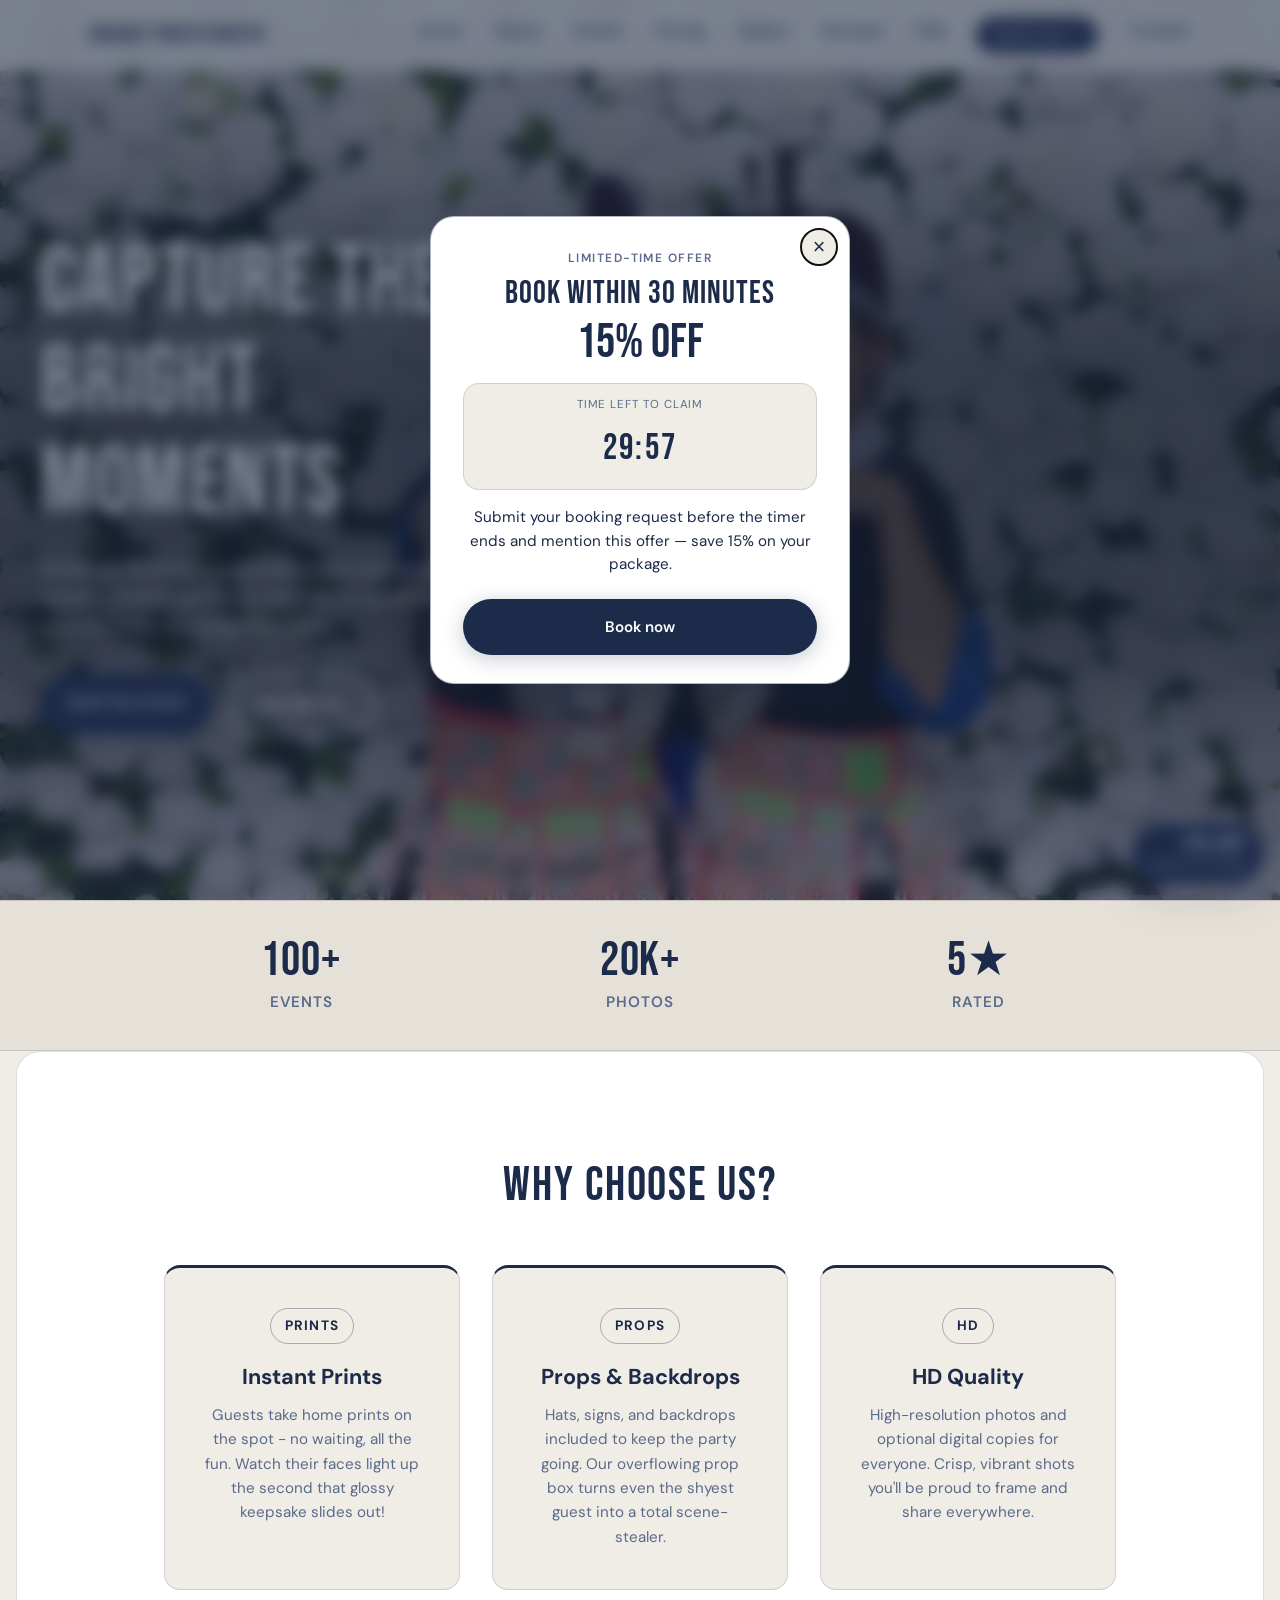
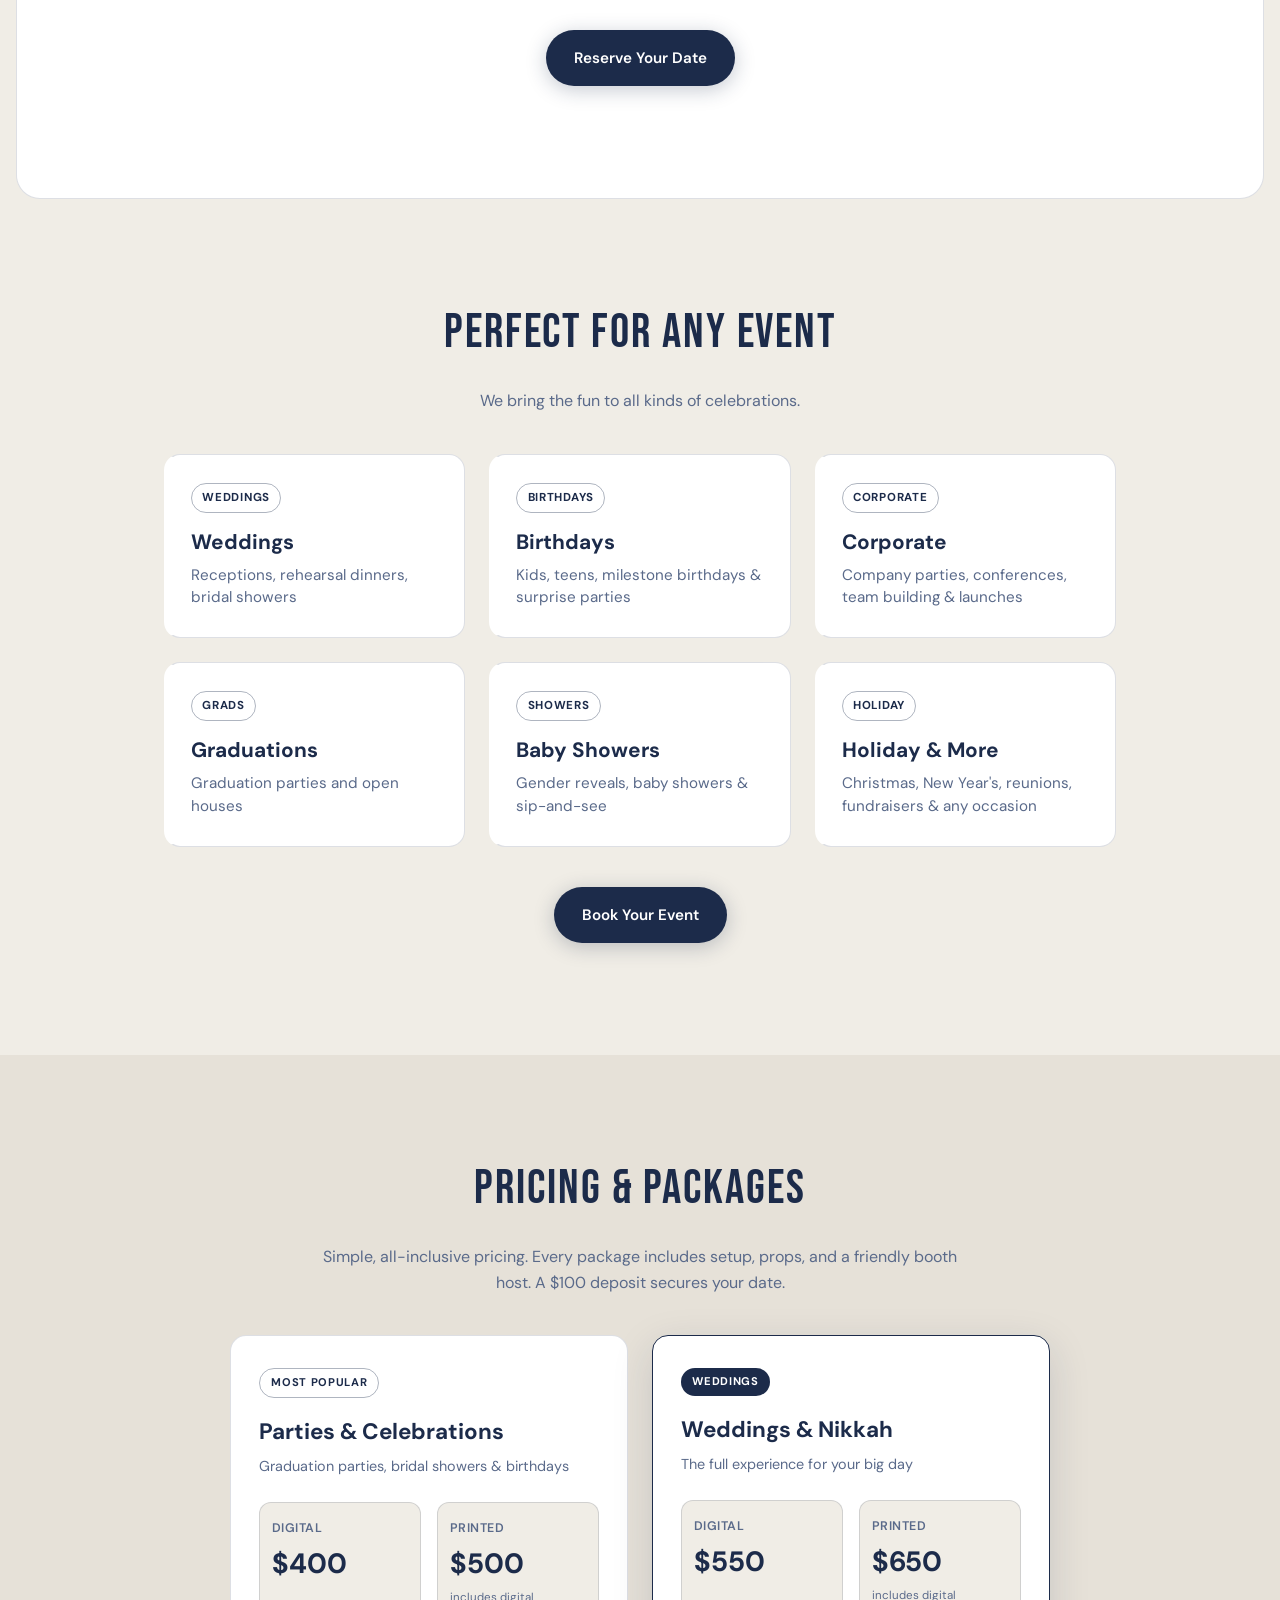
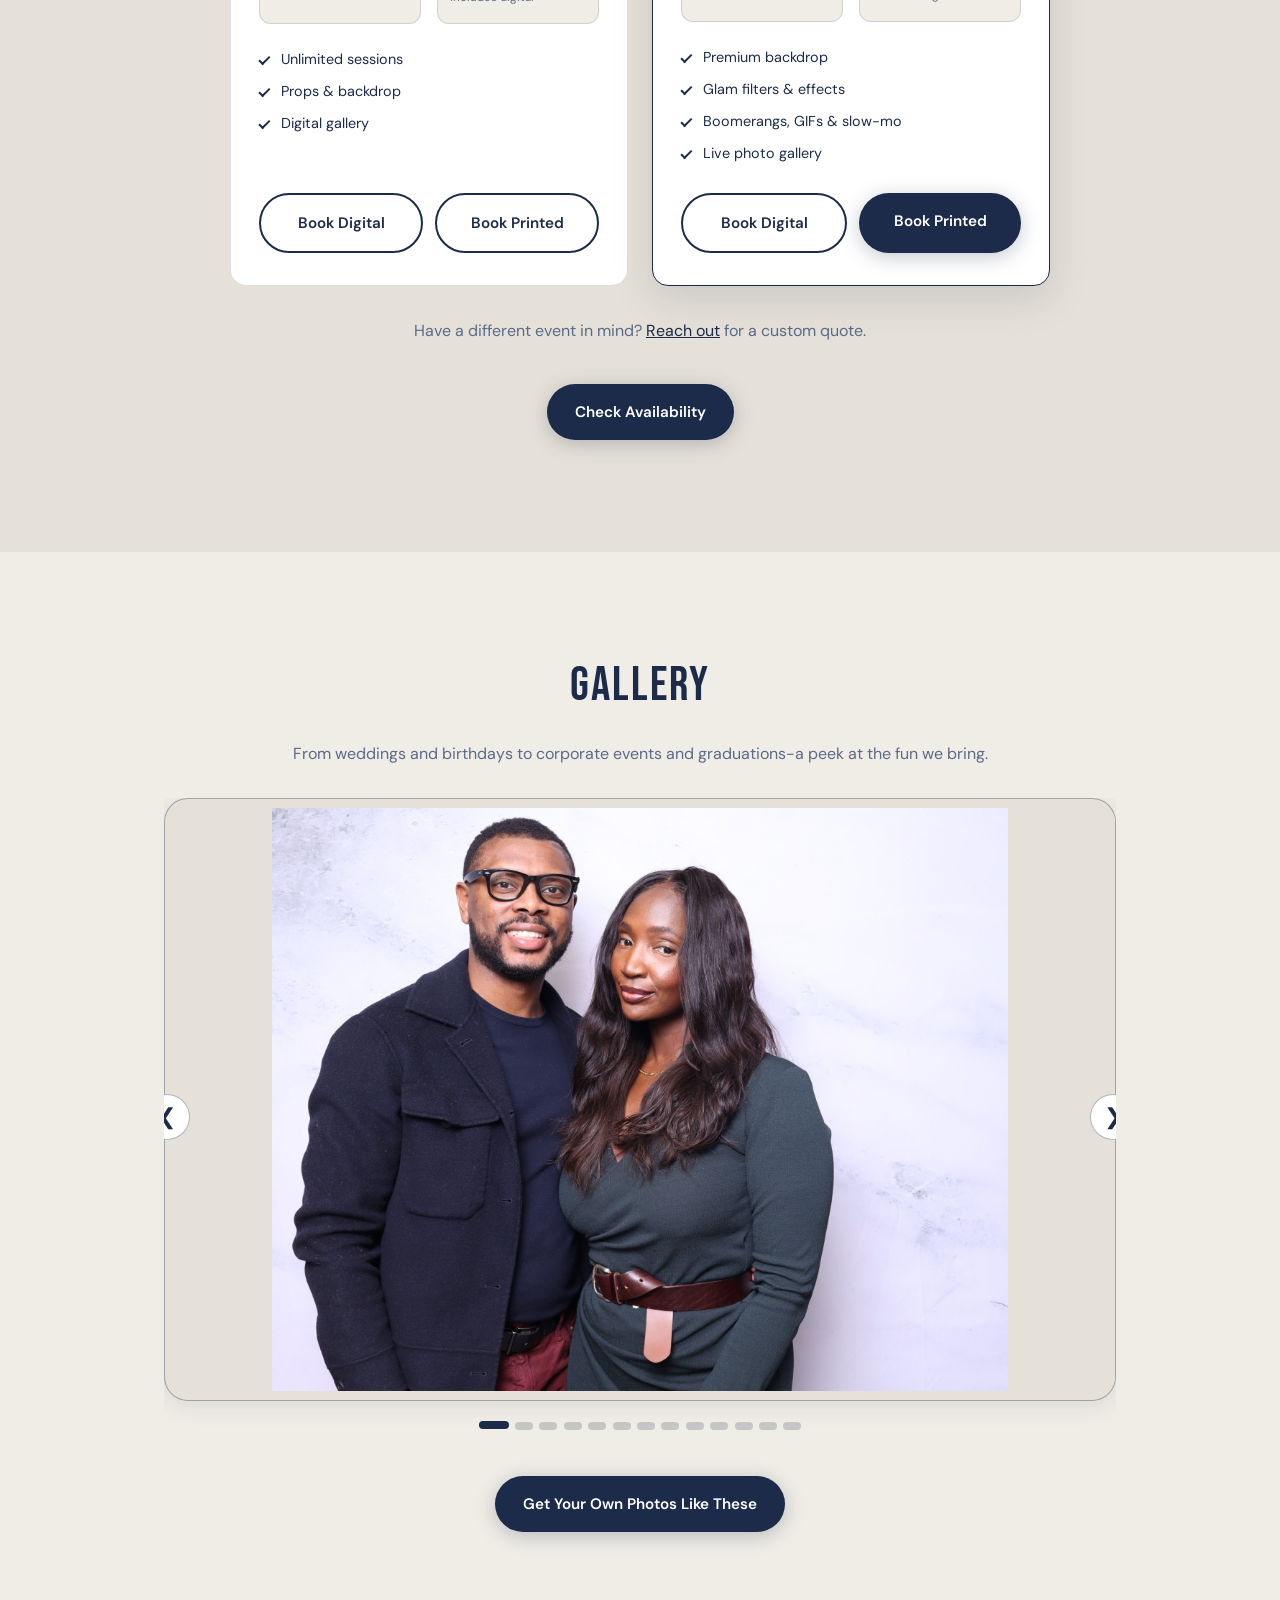
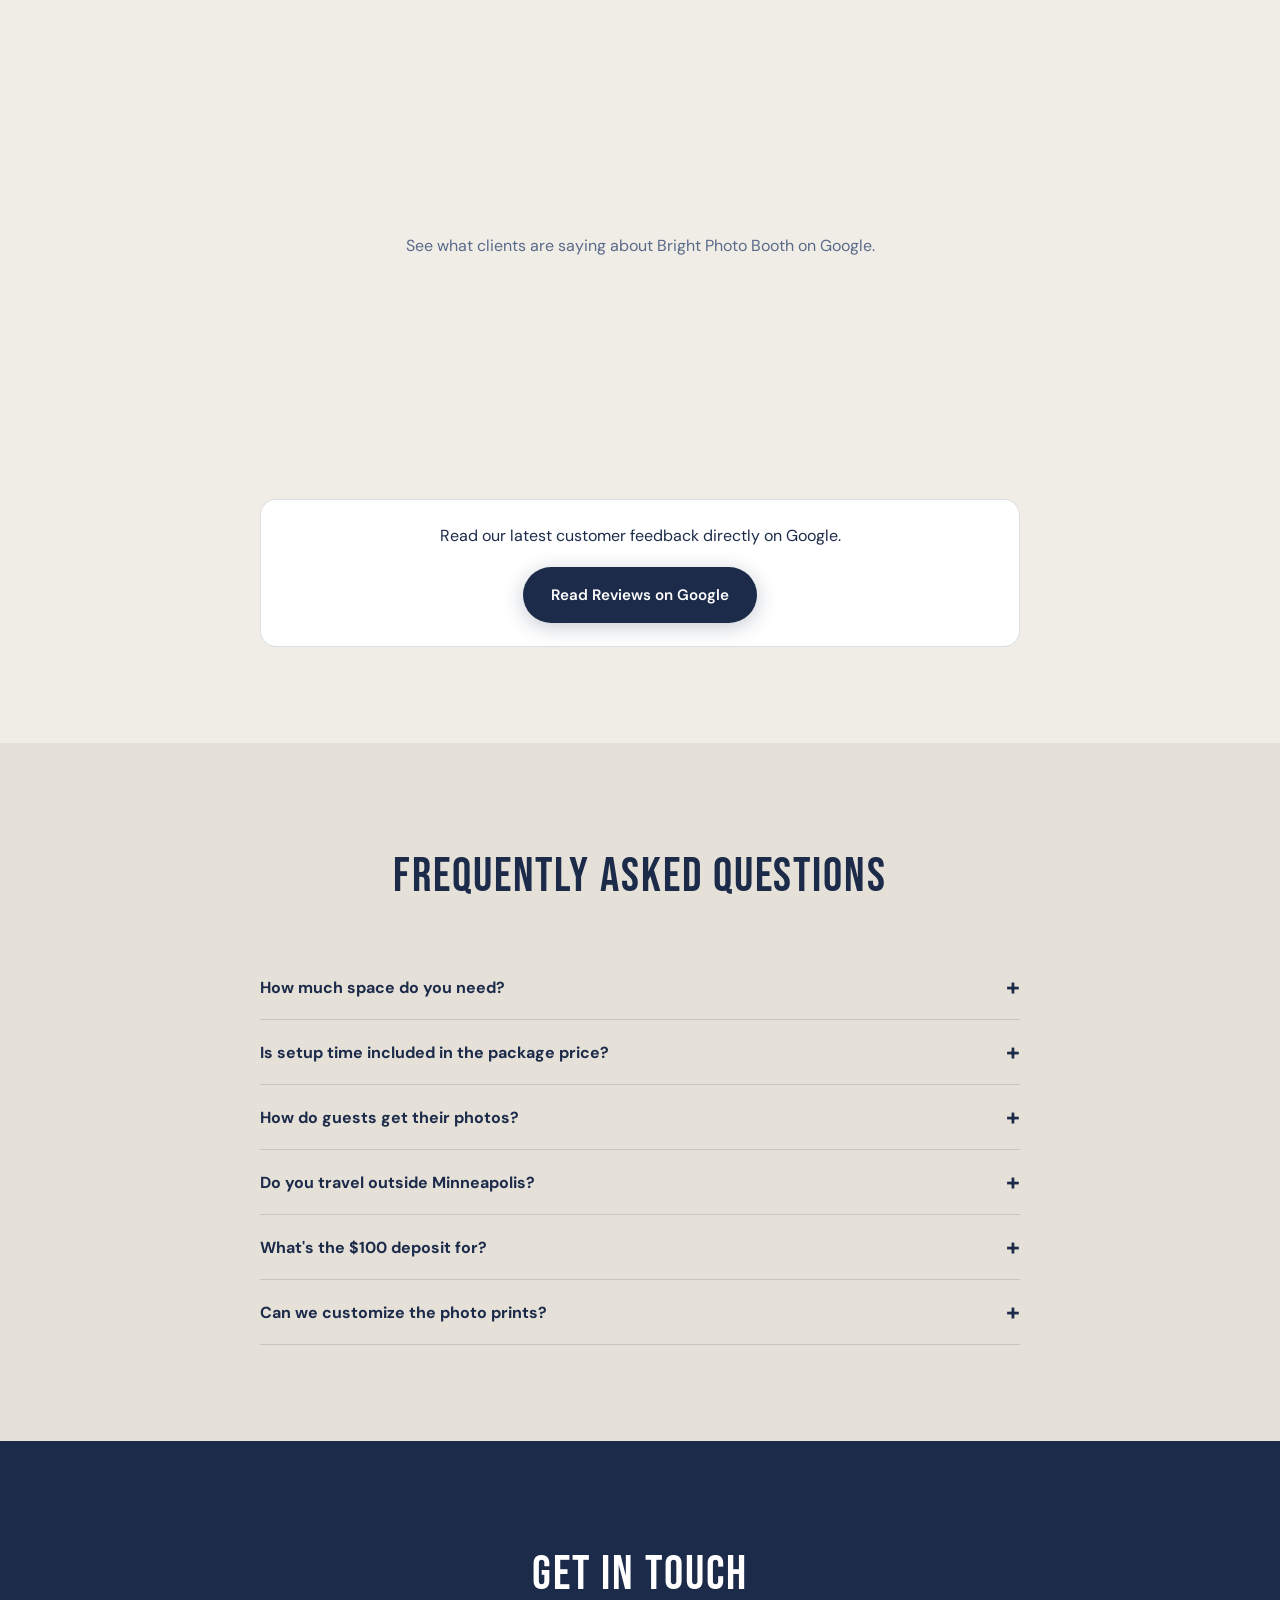
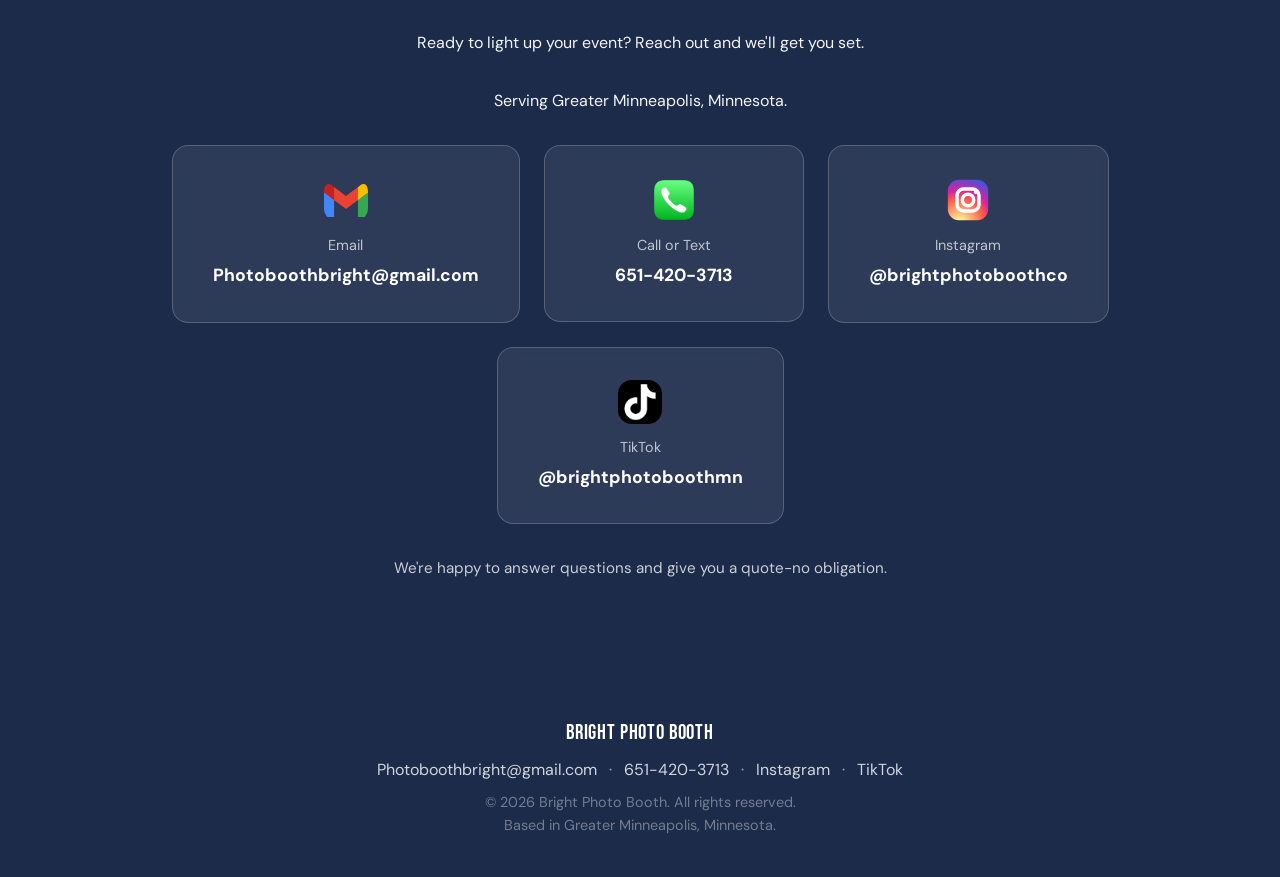
==== commit e000dbf7: "fixed navbar issues on mobile" ====
--- a/index.html
+++ b/index.html
@@ -5,7 +5,7 @@
   <meta name="viewport" content="width=device-width, initial-scale=1.0" />
   <title>Bright Photo Booth | Events & Parties</title>
   <meta name="description" content="Bright Photo Booth offers premium photo booth rentals for weddings, parties, graduations, and corporate events across Greater Minneapolis — unlimited prints, props, and digital galleries." />
-  <meta name="theme-color" content="#0d0d12" />
+  <meta name="theme-color" content="#1C2B4A" />
   <meta property="og:title" content="Bright Photo Booth | Events & Parties" />
   <meta property="og:description" content="Premium photo booth rentals for weddings, parties, and events in Greater Minneapolis — unlimited prints, props, and digital galleries." />
   <meta property="og:type" content="website" />
--- a/styles.css
+++ b/styles.css
@@ -46,7 +46,7 @@
 
 /* Header */
 .header {
-  position: fixed;
+  position: absolute;
   top: 0;
   left: 0;
   right: 0;
@@ -250,6 +250,11 @@
   box-shadow: var(--shadow-lg);
 }
 
+/* Override .nav-links a color so the CTA text stays white */
+.nav-links a.book-dropdown__cta {
+  color: var(--white);
+}
+
 .book-dropdown__divider {
   height: 1px;
   margin: 1.1rem 0;
@@ -577,8 +582,9 @@
 /* Scroll reveal */
 .reveal {
   opacity: 0;
-  transform: translateY(32px);
-  transition: opacity 0.95s ease, transform 0.95s ease;
+  transform: translateY(44px);
+  transition: opacity 1s cubic-bezier(0.16, 1, 0.3, 1),
+    transform 1s cubic-bezier(0.16, 1, 0.3, 1);
 }
 
 .reveal.is-visible {
@@ -1033,6 +1039,8 @@
   border: 1px solid var(--border);
   border-radius: var(--radius);
   padding: 1.6rem;
+  box-sizing: border-box;
+  overflow-x: hidden;
 }
 
 .booking-form label,
@@ -1057,6 +1065,8 @@
   padding: 0.75rem 0.85rem;
   font: inherit;
   margin-bottom: 1.25rem;
+  box-sizing: border-box;
+  max-width: 100%;
 }
 
 .booking-form textarea {
@@ -1750,6 +1760,13 @@
 @media (max-width: 768px) {
   .nav-toggle {
     display: flex;
+    position: relative;
+    z-index: 1001;
+  }
+
+  /* Reduce clutter in the mobile Book now dropdown */
+  .book-dropdown__kicker {
+    display: none;
   }
 
   .nav-links {
@@ -1759,12 +1776,29 @@
     width: 80%;
     max-width: 300px;
     height: 100vh;
-    background: white;
+    background: var(--cream);
     flex-direction: column;
     padding: 5rem 2rem 2rem;
     gap: 1.5rem;
     box-shadow: -10px 0 30px rgba(28, 43, 74, 0.1);
     transition: right var(--transition);
+    overflow-y: auto;
+    z-index: 1000;
+  }
+
+  .nav-links a {
+    color: var(--text);
+  }
+
+  .book-dropdown__panel {
+    margin-top: 0.5rem;
+  }
+
+  .book-dropdown__surface {
+    background: var(--white);
+    border: 1px solid var(--border-strong);
+    border-radius: var(--radius-lg);
+    box-shadow: var(--shadow);
   }
 
   .nav-links.active {
@@ -1795,8 +1829,4 @@
     width: 100%;
     justify-content: center;
   }
-
-  .book-dropdown__panel {
-    margin-top: 0.5rem;
-  }
-}
+}
